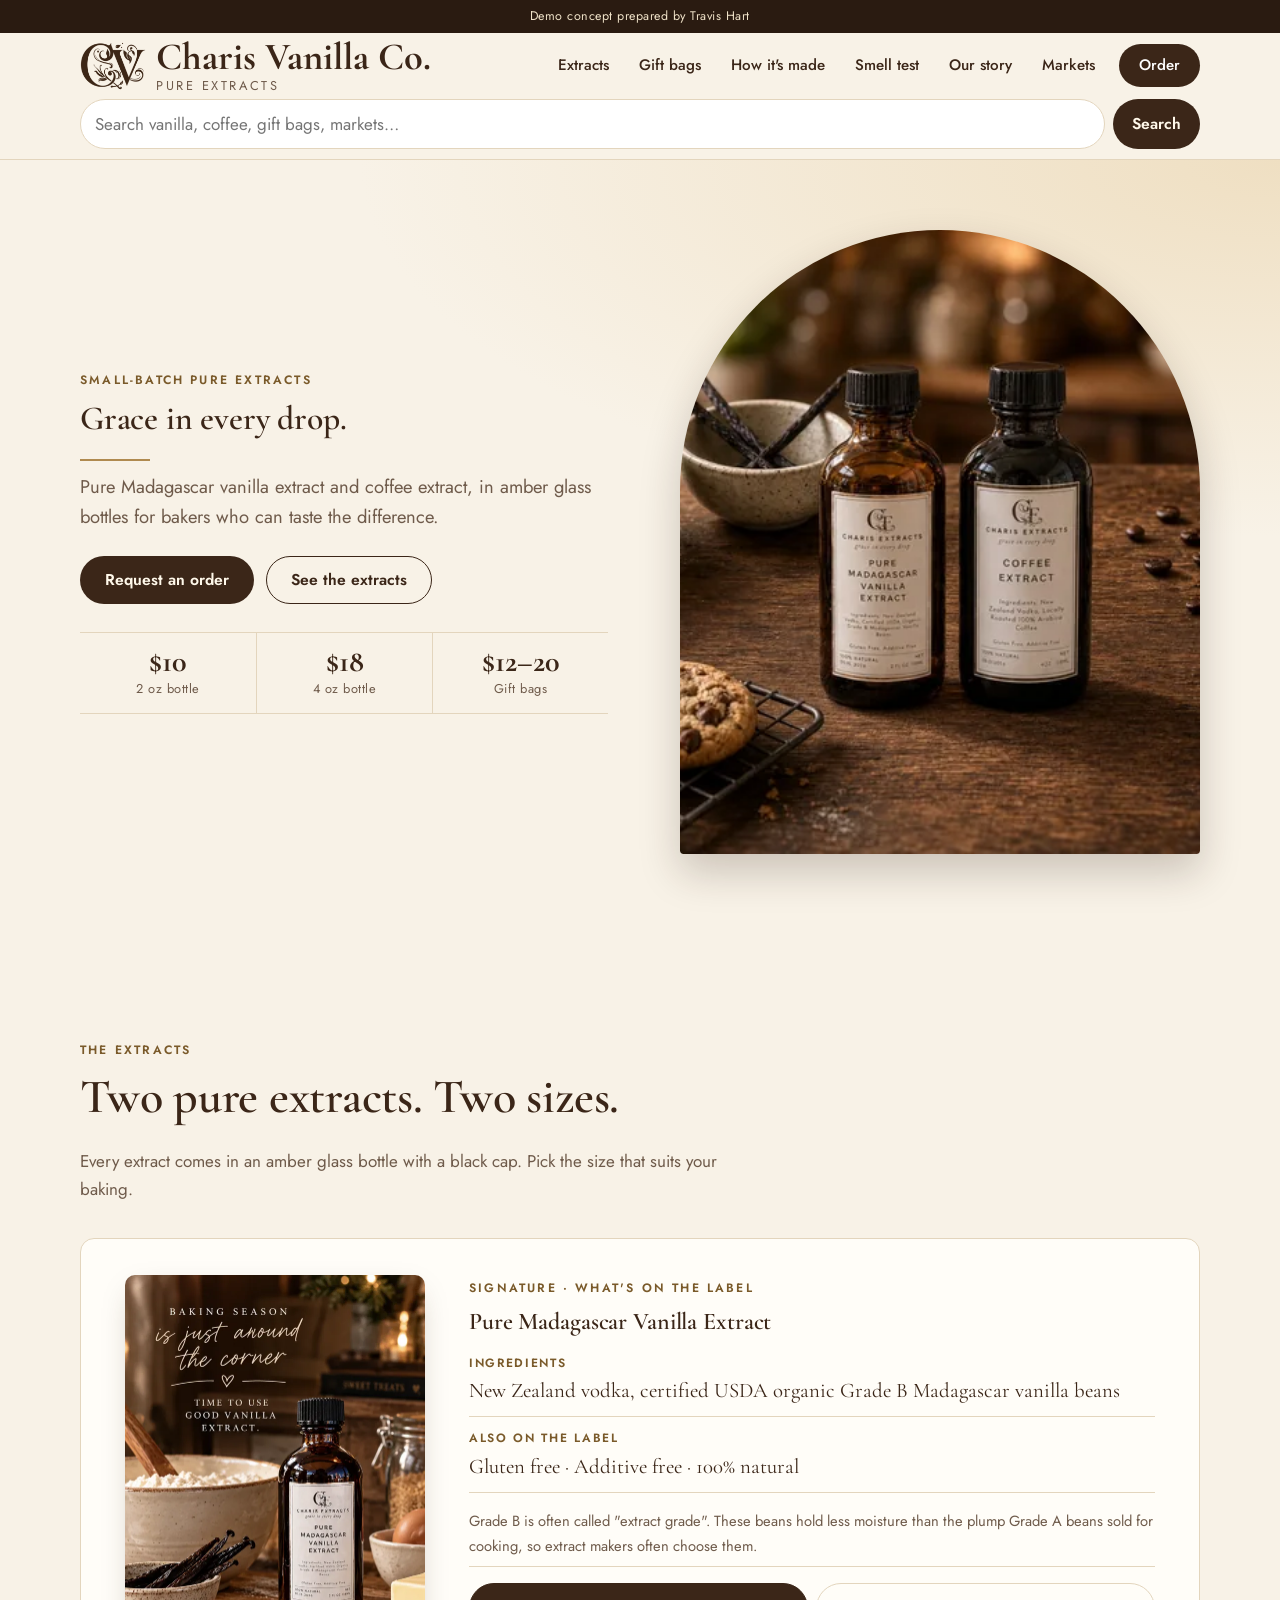
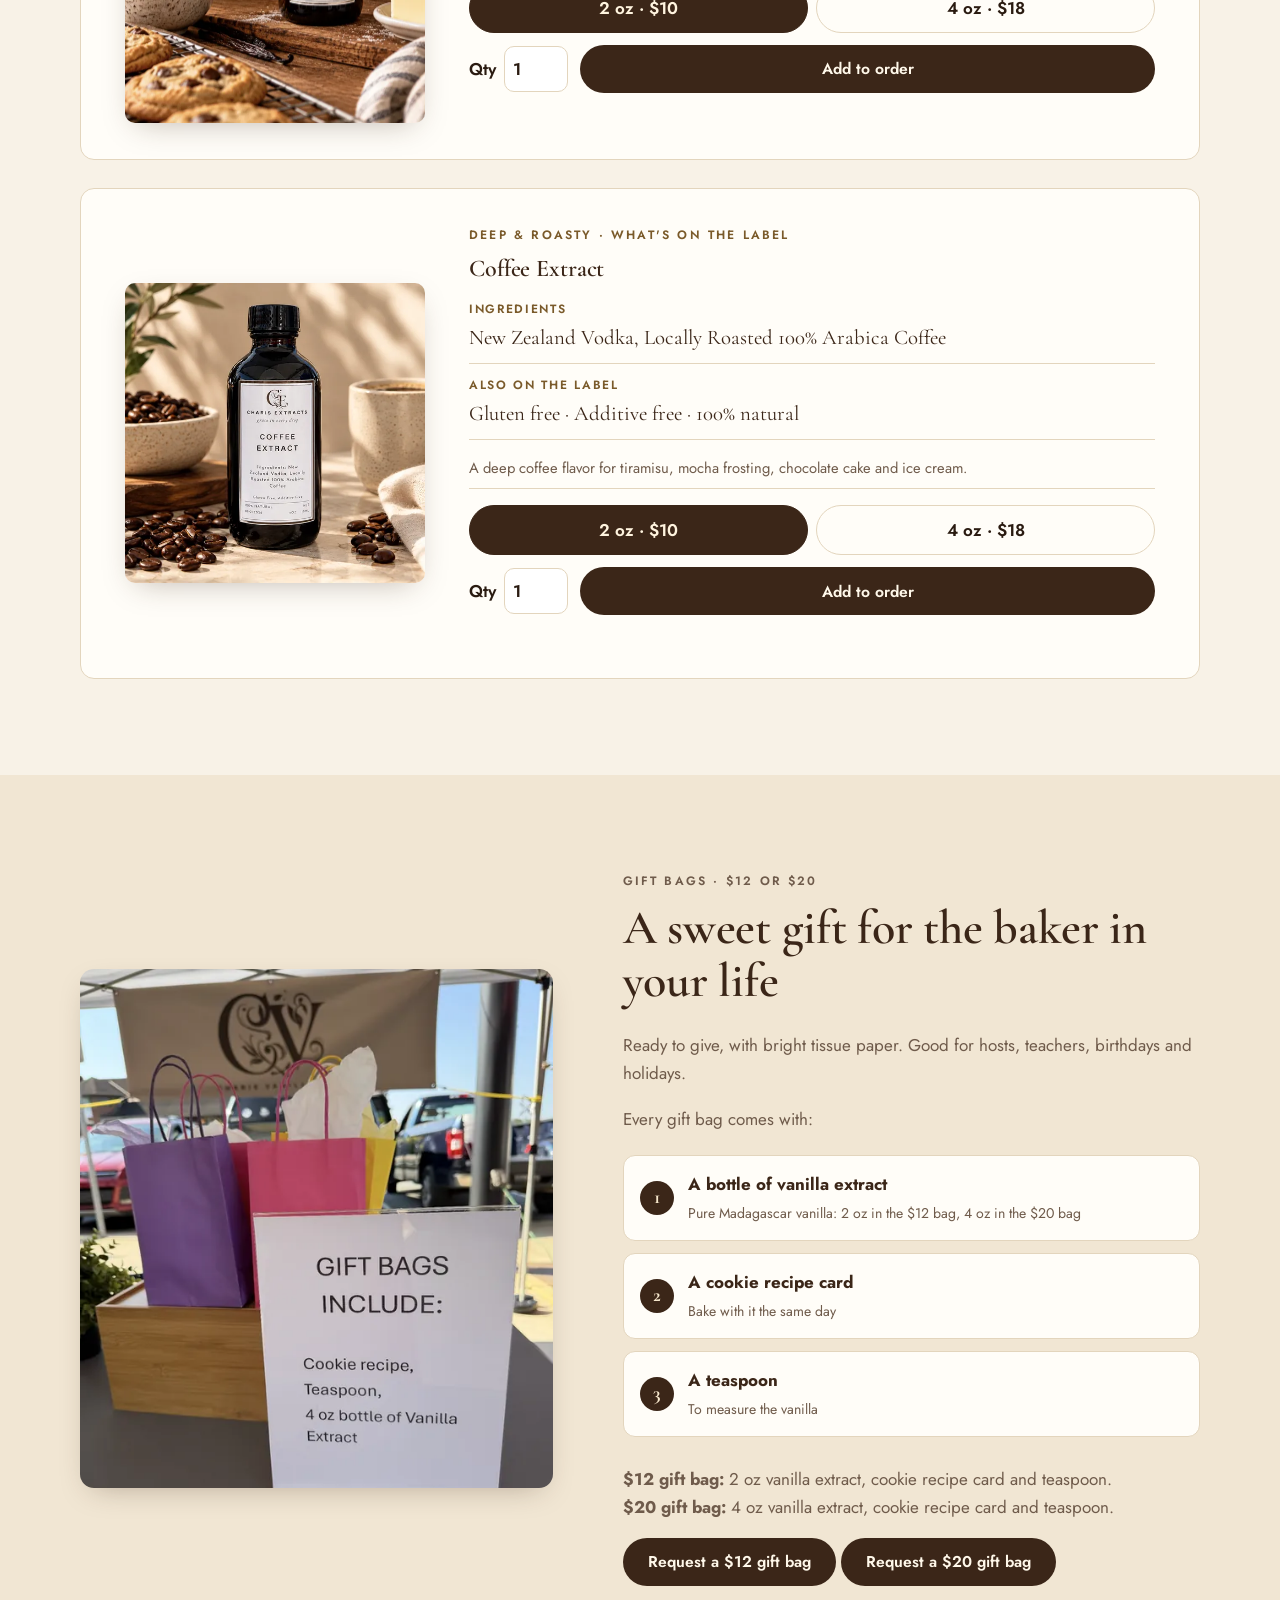
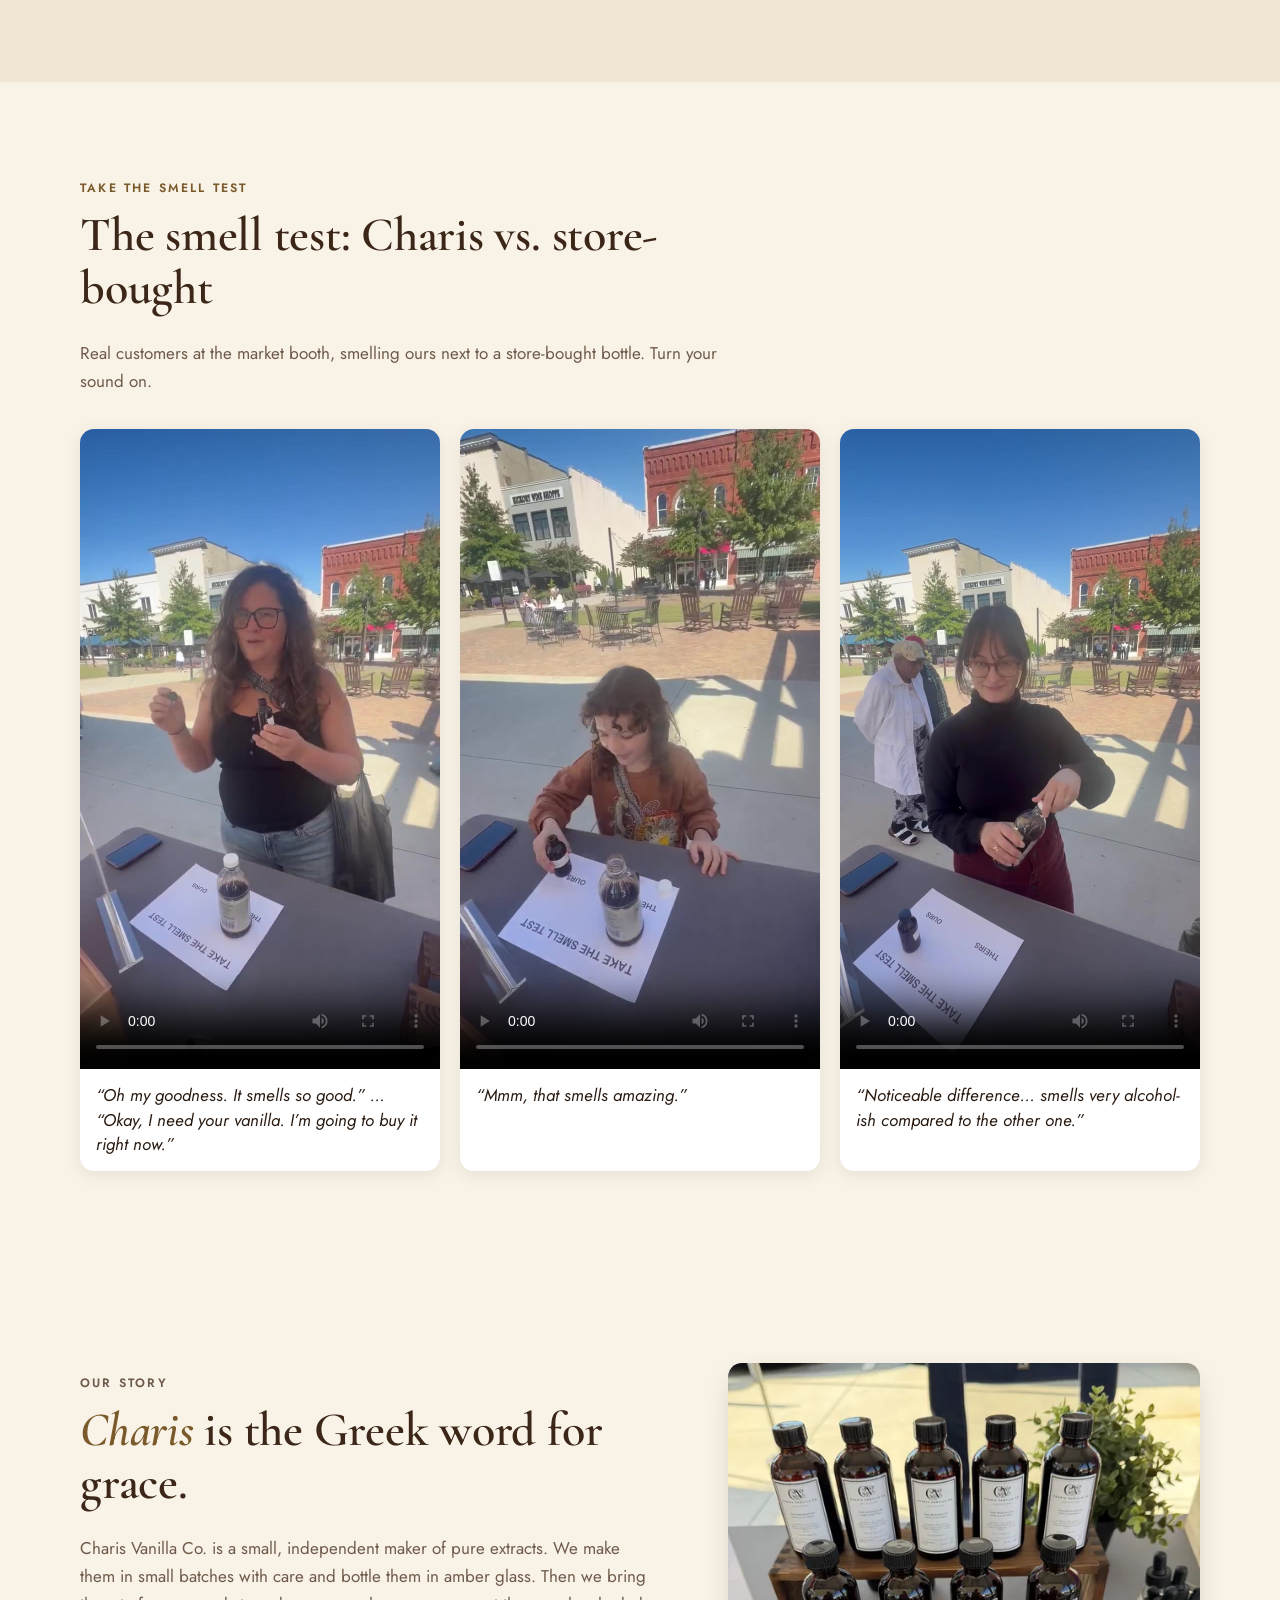
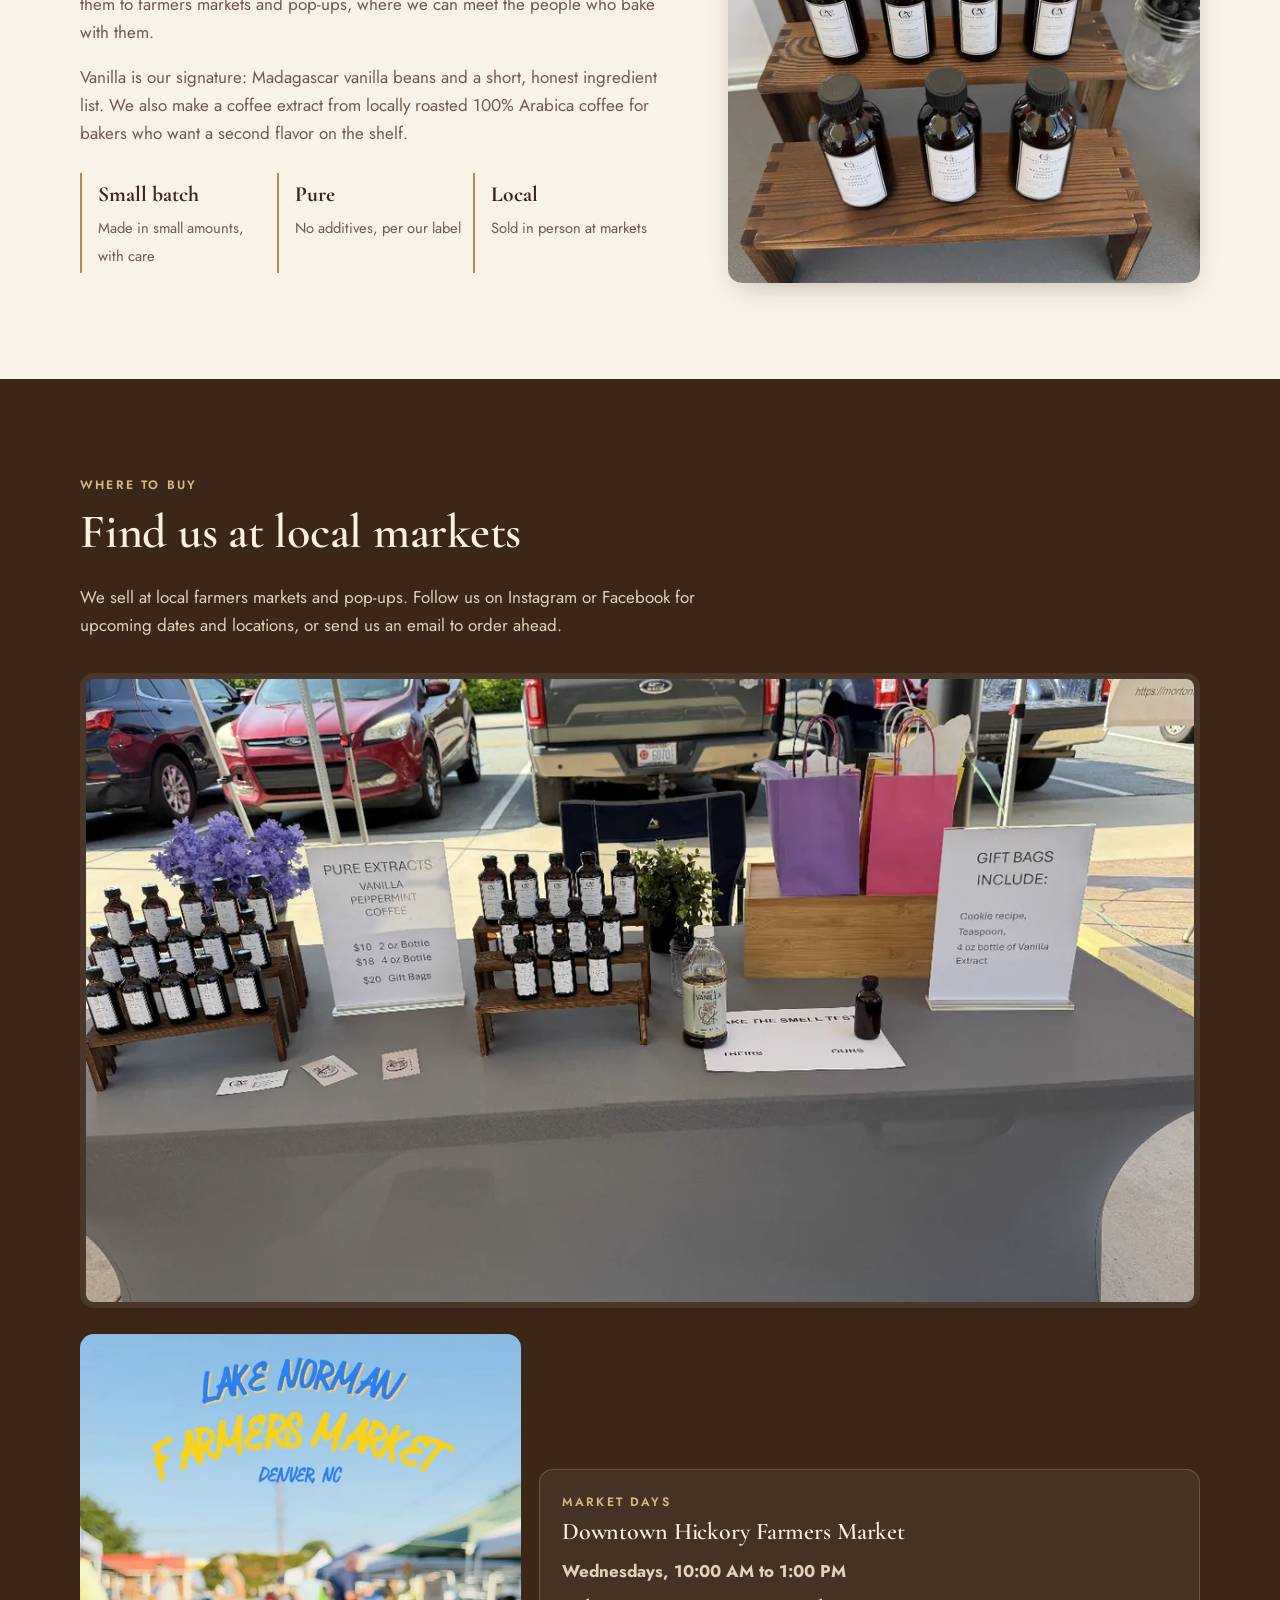
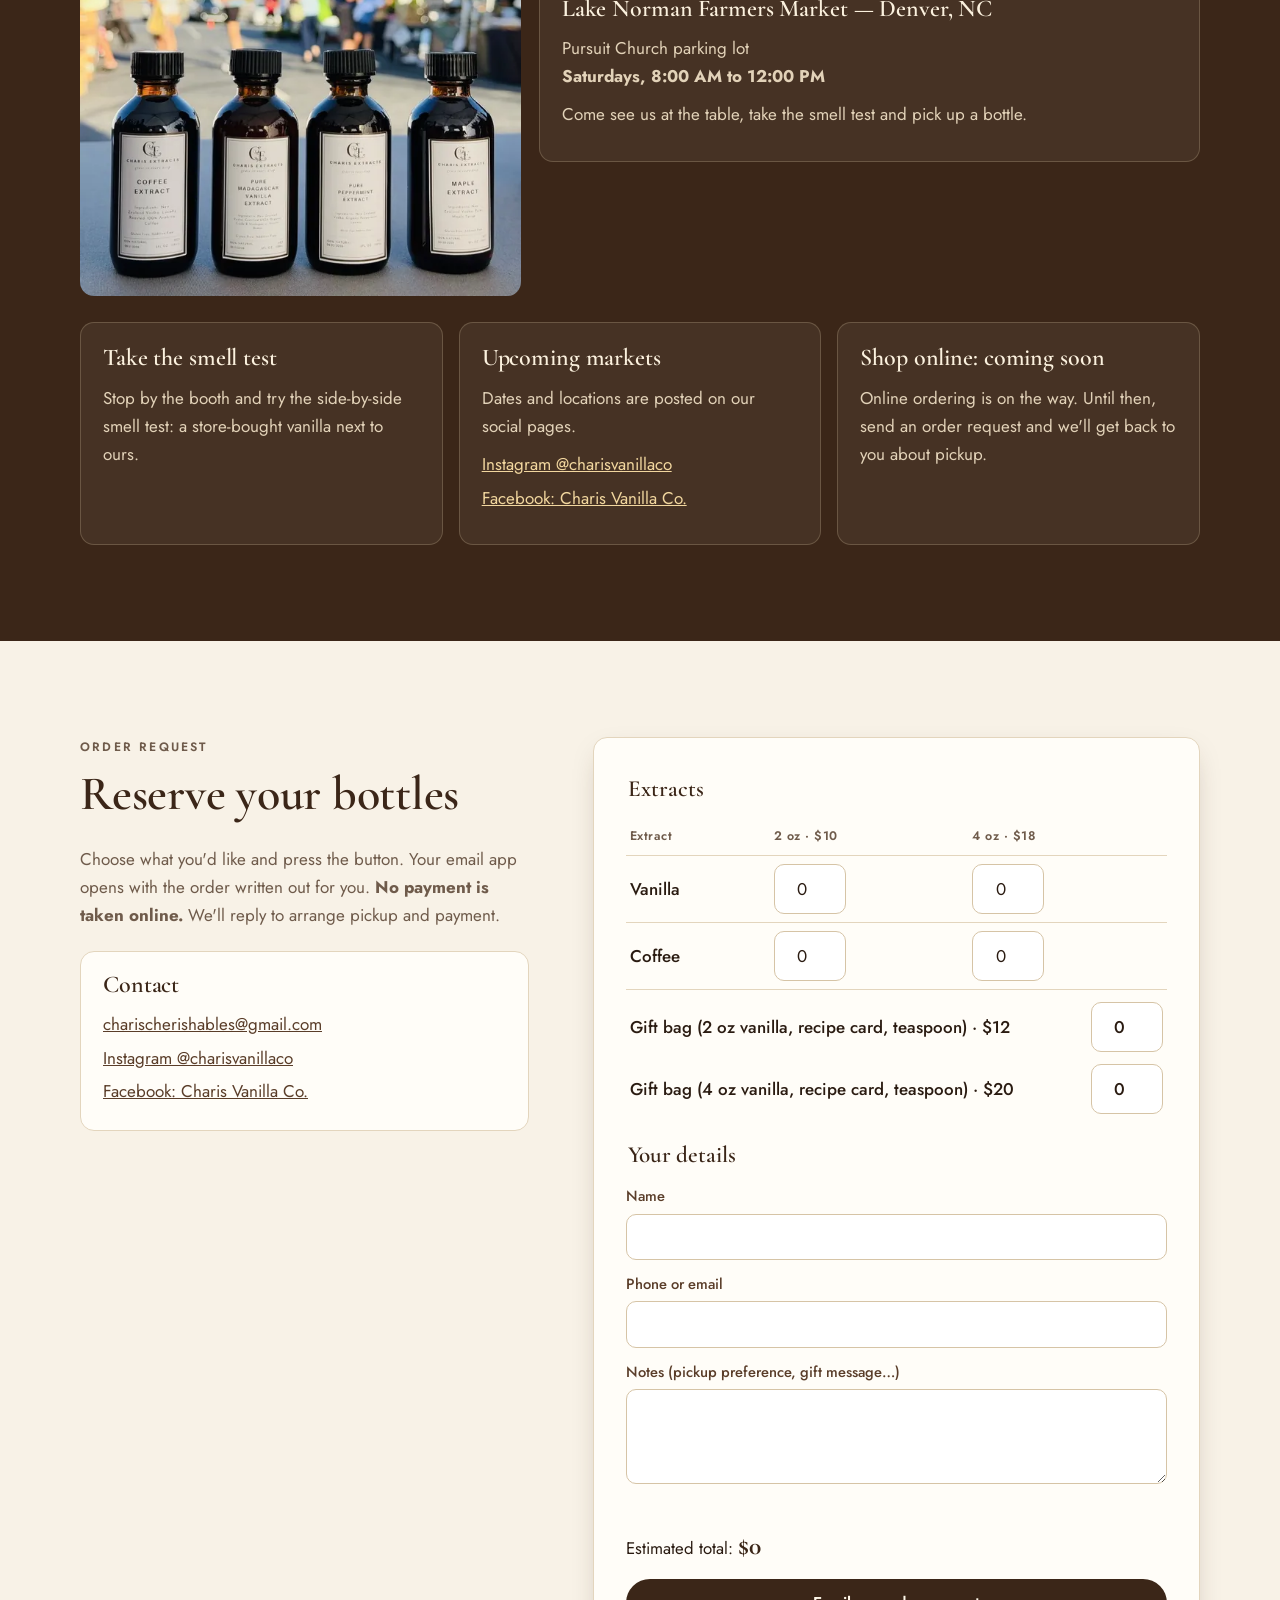
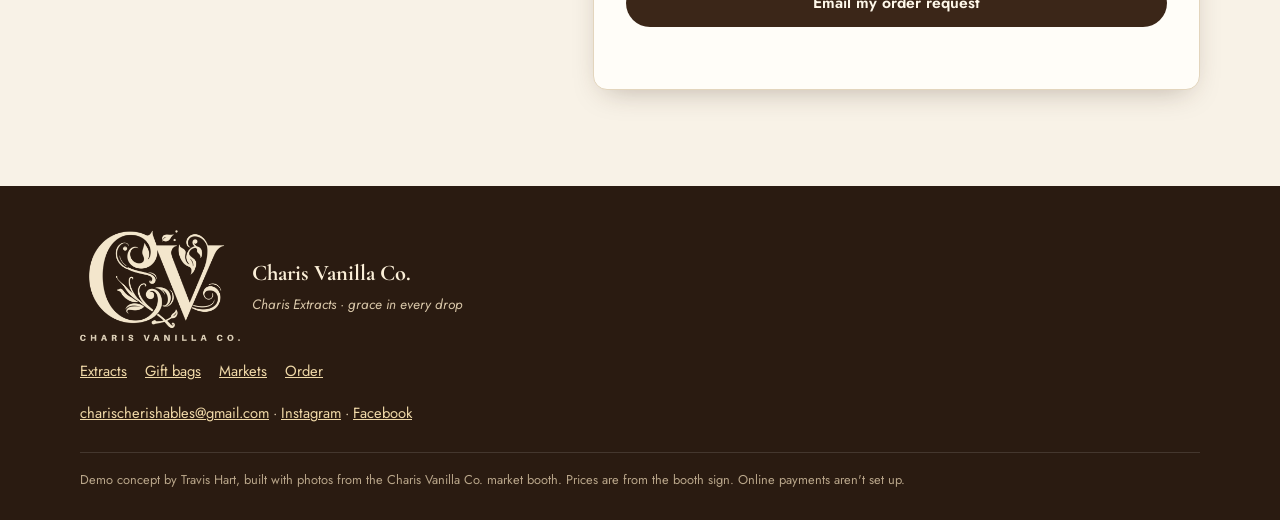
==== charis-vanilla-co/index.html @ f96407a3 "Publish charis-vanilla-co" ====
<!doctype html>
<html lang="en">
<head>
<meta charset="utf-8">
<meta name="viewport" content="width=device-width, initial-scale=1">
<title>Charis Vanilla Co. | Pure Madagascar Vanilla &amp; Coffee Extracts</title>
<meta name="description" content="Small-batch pure extracts from Charis Vanilla Co.: Madagascar vanilla and coffee. 2 oz and 4 oz amber bottles and $12 and $20 gift bags, sold at local farmers markets and pop-ups.">
<meta name="robots" content="noindex, nofollow"><!-- demo concept: keep out of search engines -->
<meta name="theme-color" content="#3b2618">
<link rel="icon" href="favicon.png" type="image/png">
<link rel="apple-touch-icon" href="apple-touch-icon.png">
<meta property="og:type" content="website">
<meta property="og:title" content="Charis Vanilla Co. | Pure Vanilla &amp; Coffee Extracts">
<meta property="og:description" content="Small-batch pure Madagascar vanilla and coffee extracts. Grace in every drop.">
<meta property="og:image" content="https://travizhart.github.io/site-previews/charis-vanilla-co/img/og-v4.jpg">
<meta property="og:image:width" content="1200"><meta property="og:image:height" content="675">
<meta name="twitter:card" content="summary_large_image">
<link rel="preconnect" href="https://fonts.googleapis.com">
<link rel="preconnect" href="https://fonts.gstatic.com" crossorigin>
<link href="https://fonts.googleapis.com/css2?family=Cormorant+Garamond:ital,wght@0,500;0,600;0,700;1,500&family=Jost:wght@400;500;600&display=swap" rel="stylesheet">
<link rel="preload" as="image" href="img/hero-sm-v5.webp" imagesrcset="img/hero-sm-v5.webp 800w, img/hero-v5.webp 1600w" imagesizes="(min-width: 900px) 50vw, 100vw">
<link rel="stylesheet" href="styles.css?v=9">
<script type="application/ld+json">
{"@context":"https://schema.org","@type":"Store","name":"Charis Vanilla Co.","slogan":"Grace in every drop","email":"charischerishables@gmail.com",
 "sameAs":["https://www.instagram.com/charisvanillaco/"],
 "makesOffer":[
  {"@type":"Offer","name":"Pure extract, 2 oz bottle","price":"10.00","priceCurrency":"USD"},
  {"@type":"Offer","name":"Pure extract, 4 oz bottle","price":"18.00","priceCurrency":"USD"},
  {"@type":"Offer","name":"Gift bag","price":"20.00","priceCurrency":"USD"}]}
</script>
</head>
<body>
<a class="skip" href="#main">Skip to content</a>
<aside class="demo-banner" aria-label="Demo notice">Demo concept prepared by Travis Hart</aside>

<header class="site-header" id="top">
  <div class="wrap header-inner">
    <a class="brand" href="#top" aria-label="Charis Vanilla Co., home">
      <img class="brand-mark" src="img/monogram.png" alt="" width="44" height="44">
      <span class="brand-text"><strong>Charis Vanilla Co.</strong><small>Pure extracts</small></span>
    </a>
    <nav class="nav" aria-label="Main">
      <button class="nav-toggle" aria-expanded="false" aria-controls="nav-list"><span class="sr-only">Menu</span><span class="bars" aria-hidden="true"></span></button>
      <ul id="nav-list">
        <li><a href="#extracts">Extracts</a></li>
        <li><a href="#gifts">Gift bags</a></li>
        <li><a href="how-its-made/">How it's made</a></li>
        <li><a href="#smell-test">Smell test</a></li>
        <li><a href="#story">Our story</a></li>
        <li><a href="#markets">Markets</a></li>
        <li><a class="nav-cta" href="#order">Order</a></li>
      </ul>
    </nav>
  </div>
  <div class="wrap site-search">
    <form role="search" id="site-search" autocomplete="off">
      <label for="q" class="sr-only">Search the site</label>
      <input id="q" type="search" placeholder="Search vanilla, coffee, gift bags, markets…" enterkeyhint="search">
      <button type="submit" class="btn btn-primary">Search</button>
    </form>
    <p id="search-msg" class="search-msg" role="status" aria-live="polite"></p>
  </div>
</header>

<main id="main">
<section class="hero">
  <div class="wrap hero-grid">
    <div class="hero-copy">
      <p class="eyebrow">Small-batch pure extracts</p>
      <h1>Grace in every&nbsp;drop.</h1>
      <p class="lead">Pure Madagascar vanilla extract and coffee extract, in amber glass bottles for bakers who can taste the difference.</p>
      <div class="hero-ctas">
        <a class="btn btn-primary" href="#order">Request an order</a>
        <a class="btn btn-ghost" href="#extracts">See the extracts</a>
      </div>
      <ul class="hero-points" aria-label="At a glance">
        <li><strong>$10</strong><span>2 oz bottle</span></li>
        <li><strong>$18</strong><span>4 oz bottle</span></li>
        <li><strong>$12–20</strong><span>Gift bags</span></li>
      </ul>
    </div>
    <figure class="hero-media">
      <img src="img/hero-sm-v5.webp" srcset="img/hero-sm-v5.webp 800w, img/hero-v5.webp 1600w" sizes="(min-width: 900px) 50vw, 100vw" width="1600" height="900" fetchpriority="high" alt="Charis Extracts Pure Madagascar Vanilla Extract and Coffee Extract bottles side by side on a rustic baking table with flour, vanilla beans, cookies, coffee beans and a cup of coffee">
    </figure>
  </div>
</section>

<section class="section" id="extracts">
  <div class="wrap">
    <header class="section-head">
      <p class="eyebrow">The extracts</p>
      <h2>Two pure extracts. Two sizes.</h2>
      <p>Every extract comes in an amber glass bottle with a black cap. Pick the size that suits your baking.</p>
    </header>
    <div class="pcards">
    <article class="label-panel pcard" id="vanilla">
      <figure class="label-img"><img src="img/vanilla-baking-sm-v3.webp" srcset="img/vanilla-baking-sm-v3.webp 600w, img/vanilla-baking-v3.webp 1000w" sizes="(min-width:760px) 300px, 100vw" width="1000" height="1494" loading="lazy" alt="Charis Extracts Pure Madagascar Vanilla Extract bottle in a baking scene with vanilla beans, flour and cookies"></figure>
      <div class="label-copy">
        <p class="eyebrow">Signature · what's on the label</p>
        <h3>Pure Madagascar Vanilla Extract</h3>
        <dl class="label-facts">
          <div><dt>Ingredients</dt><dd>New Zealand vodka, certified USDA organic Grade&nbsp;B Madagascar vanilla beans</dd></div>
          <div><dt>Also on the label</dt><dd>Gluten free · Additive free · 100% natural</dd></div>
        </dl>
        <p class="fine">Grade B is often called "extract grade". These beans hold less moisture than the plump Grade A beans sold for cooking, so extract makers often choose them.</p>
        <div class="buy" data-product="vanilla">
          <div class="size-pick" role="radiogroup" aria-label="Pure Madagascar Vanilla Extract size">
            <label><input type="radio" name="size-vanilla" value="2" checked><span>2 oz · $10</span></label>
            <label><input type="radio" name="size-vanilla" value="4"><span>4 oz · $18</span></label>
          </div>
          <label class="qty">Qty <input type="number" min="1" max="50" value="1" inputmode="numeric" aria-label="Pure Madagascar Vanilla Extract quantity"></label>
          <button type="button" class="btn btn-primary add-order">Add to order</button>
          <p class="buy-msg" role="status"></p>
        </div>
      </div>
    </article>
    <article class="label-panel pcard" id="coffee">
      <figure class="label-img"><img src="img/coffee-beans-sm-v3.webp" srcset="img/coffee-beans-sm-v3.webp 560w, img/coffee-beans-v3.webp 900w" sizes="(min-width:760px) 300px, 100vw" width="900" height="900" loading="lazy" alt="Charis Extracts Coffee Extract bottle surrounded by roasted coffee beans"></figure>
      <div class="label-copy">
        <p class="eyebrow">Deep &amp; roasty · what's on the label</p>
        <h3>Coffee Extract</h3>
        <dl class="label-facts">
          <div><dt>Ingredients</dt><dd>New Zealand Vodka, Locally Roasted 100% Arabica Coffee</dd></div>
          <div><dt>Also on the label</dt><dd>Gluten free · Additive free · 100% natural</dd></div>
        </dl>
        <p class="fine">A deep coffee flavor for tiramisu, mocha frosting, chocolate cake and ice cream.</p>
        <div class="buy" data-product="coffee">
          <div class="size-pick" role="radiogroup" aria-label="Coffee Extract size">
            <label><input type="radio" name="size-coffee" value="2" checked><span>2 oz · $10</span></label>
            <label><input type="radio" name="size-coffee" value="4"><span>4 oz · $18</span></label>
          </div>
          <label class="qty">Qty <input type="number" min="1" max="50" value="1" inputmode="numeric" aria-label="Coffee Extract quantity"></label>
          <button type="button" class="btn btn-primary add-order">Add to order</button>
          <p class="buy-msg" role="status"></p>
        </div>
      </div>
    </article>
    </div>
  </div>
</section>

<section class="section section-alt" id="gifts">
  <div class="wrap gift-grid">
    <figure class="gift-media">
      <img src="img/gift-sm.webp" srcset="img/gift-sm.webp 560w, img/gift.webp 900w" sizes="(min-width: 900px) 40vw, 100vw" width="900" height="1095" loading="lazy" alt="Purple, pink and yellow gift bags with tissue paper next to a sign listing what each gift bag includes">
    </figure>
    <div class="gift-copy">
      <p class="eyebrow">Gift bags · $12 or $20</p>
      <h2>A sweet gift for the baker in your life</h2>
      <p>Ready to give, with bright tissue paper. Good for hosts, teachers, birthdays and holidays.</p>
      <p>Every gift bag comes with:</p>
      <ul class="gift-list">
        <li><span class="num">1</span><div><strong>A bottle of vanilla extract</strong><small>Pure Madagascar vanilla: 2 oz in the $12 bag, 4 oz in the $20 bag</small></div></li>
        <li><span class="num">2</span><div><strong>A cookie recipe card</strong><small>Bake with it the same day</small></div></li>
        <li><span class="num">3</span><div><strong>A teaspoon</strong><small>To measure the vanilla</small></div></li>
      </ul>
      <p><strong>$12 gift bag:</strong> 2 oz vanilla extract, cookie recipe card and teaspoon.<br><strong>$20 gift bag:</strong> 4 oz vanilla extract, cookie recipe card and teaspoon.</p>
      <a class="btn btn-primary" href="#order" data-preset="gift12">Request a $12 gift bag</a> <a class="btn btn-primary" href="#order" data-preset="gift">Request a $20 gift bag</a>
    </div>
  </div>
</section>



<section class="section" id="smell-test">
  <div class="wrap">
    <header class="section-head">
    <p class="eyebrow">Take the smell test</p>
    <h2>The smell test: Charis vs. store-bought</h2>
    <p>Real customers at the market booth, smelling ours next to a store-bought bottle. Turn your sound on.</p>
    </header>
    <div class="vid-grid">
      <figure class="vid-card"><video controls playsinline preload="metadata" poster="video/smell-test-1.jpg" width="720" height="1280"><source src="video/smell-test-1-v7.mp4" type="video/mp4"></video>
        <figcaption>&ldquo;Oh my goodness. It smells so good.&rdquo; &hellip; &ldquo;Okay, I need your vanilla. I&rsquo;m going to buy it right now.&rdquo;</figcaption></figure>
      <figure class="vid-card"><video controls playsinline preload="metadata" poster="video/smell-test-2.jpg" width="720" height="1280"><source src="video/smell-test-2-v7.mp4" type="video/mp4"></video>
        <figcaption>&ldquo;Mmm, that smells amazing.&rdquo;</figcaption></figure>
      <figure class="vid-card"><video controls playsinline preload="metadata" poster="video/smell-test-3-v8.jpg" width="720" height="1280"><source src="video/smell-test-3-v8.mp4" type="video/mp4"></video>
        <figcaption>&ldquo;Noticeable difference&hellip; smells very alcohol-ish compared to the other one.&rdquo;</figcaption></figure>
    </div>
  </div>
</section>

<section class="section" id="story">
  <div class="wrap story-grid">
    <div class="story-copy">
      <p class="eyebrow">Our story</p>
      <h2><em>Charis</em> is the Greek word for grace.</h2>
      <p>Charis Vanilla Co. is a small, independent maker of pure extracts. We make them in small batches with care and bottle them in amber glass. Then we bring them to farmers markets and pop-ups, where we can meet the people who bake with them.</p>
      <p>Vanilla is our signature: Madagascar vanilla beans and a short, honest ingredient list. We also make a coffee extract from locally roasted 100% Arabica coffee for bakers who want a second flavor on the shelf.</p>
      <ul class="values">
        <li><strong>Small batch</strong><span>Made in small amounts, with care</span></li>
        <li><strong>Pure</strong><span>No additives, per our label</span></li>
        <li><strong>Local</strong><span>Sold in person at markets</span></li>
      </ul>
    </div>
    <figure class="story-media">
      <img src="img/tier-sm.webp" srcset="img/tier-sm.webp 560w, img/tier.webp 900w" sizes="(min-width: 900px) 40vw, 100vw" width="900" height="1199" loading="lazy" alt="Three wooden tiers of amber Charis extract bottles with black caps beside a small green plant">
    </figure>
  </div>
</section>

<section class="section section-dark" id="markets">
  <div class="wrap">
    <header class="section-head">
      <p class="eyebrow">Where to buy</p>
      <h2>Find us at local markets</h2>
      <p>We sell at local farmers markets and pop-ups. Follow us on Instagram or Facebook for upcoming dates and locations, or send us an email to order ahead.</p>
    </header>
    <figure class="booth">
      <img src="img/booth-sm.webp" srcset="img/booth-sm.webp 800w, img/booth.webp 1200w" sizes="(min-width: 1100px) 1040px, 100vw" width="1200" height="900" loading="lazy" alt="The Charis Vanilla Co. market booth: tiered extract bottles, a price sign, colorful gift bags and the CV banner">
    </figure>
    <div class="market-feature">
      <figure><img src="img/lake-norman-sm.webp" srcset="img/lake-norman-sm.webp 600w, img/lake-norman.webp 1000w" sizes="(min-width:760px) 40vw, 100vw" width="1000" height="1274" loading="lazy" alt="Four Charis Extracts bottles on a table at the Lake Norman Farmers Market in Denver, NC"></figure>
      <div class="mcard"><p class="eyebrow">Market days</p>
        <h3>Downtown Hickory Farmers Market</h3>
        <p><strong>Wednesdays, 10:00 AM to 1:00 PM</strong></p>
        <h3>Lake Norman Farmers Market &mdash; Denver, NC</h3>
        <p>Pursuit Church parking lot<br><strong>Saturdays, 8:00 AM to 12:00 PM</strong></p>
        <p>Come see us at the table, take the smell test and pick up a bottle.</p></div>
    </div>
    <div class="market-cards">
      <div class="mcard"><h3>Take the smell test</h3><p>Stop by the booth and try the side-by-side smell test: a store-bought vanilla next to ours.</p></div>
      <div class="mcard"><h3>Upcoming markets</h3><p>Dates and locations are posted on our social pages.</p>
        <p class="socials"><a href="https://www.instagram.com/charisvanillaco/" target="_blank" rel="noopener">Instagram @charisvanillaco</a><a href="https://www.facebook.com/search/top?q=Charis%20Vanilla%20Co." target="_blank" rel="noopener">Facebook: Charis Vanilla Co.</a></p></div>
      <div class="mcard"><h3>Shop online: coming soon</h3><p>Online ordering is on the way. Until then, send an order request and we'll get back to you about pickup.</p></div>
    </div>
  </div>
</section>

<section class="section" id="order">
  <div class="wrap order-grid">
    <div class="order-copy">
      <p class="eyebrow">Order request</p>
      <h2>Reserve your bottles</h2>
      <p>Choose what you'd like and press the button. Your email app opens with the order written out for you. <strong>No payment is taken online.</strong> We'll reply to arrange pickup and payment.</p>
      <div class="contact-card">
        <h3>Contact</h3>
        <p><a href="mailto:charischerishables@gmail.com">charischerishables@gmail.com</a></p>
        <p><a href="https://www.instagram.com/charisvanillaco/" target="_blank" rel="noopener">Instagram @charisvanillaco</a></p>
        <p><a href="https://www.facebook.com/search/top?q=Charis%20Vanilla%20Co." target="_blank" rel="noopener">Facebook: Charis Vanilla Co.</a></p>
      </div>
    </div>
    <form class="order-form" id="order-form" novalidate>
      <fieldset>
        <legend>Extracts</legend>
        <table class="qty-table">
          <thead><tr><th scope="col">Extract</th><th scope="col">2 oz · $10</th><th scope="col">4 oz · $18</th></tr></thead>
          <tbody>
            <tr><th scope="row">Vanilla</th><td><input type="number" min="0" max="50" value="0" inputmode="numeric" data-price="10" data-item="Vanilla extract, 2 oz" data-key="vanilla-2" aria-label="Vanilla 2 oz quantity"></td><td><input type="number" min="0" max="50" value="0" inputmode="numeric" data-price="18" data-item="Vanilla extract, 4 oz" data-key="vanilla-4" aria-label="Vanilla 4 oz quantity"></td></tr>
            <tr><th scope="row">Coffee</th><td><input type="number" min="0" max="50" value="0" inputmode="numeric" data-price="10" data-item="Coffee extract, 2 oz" data-key="coffee-2" aria-label="Coffee 2 oz quantity"></td><td><input type="number" min="0" max="50" value="0" inputmode="numeric" data-price="18" data-item="Coffee extract, 4 oz" data-key="coffee-4" aria-label="Coffee 4 oz quantity"></td></tr>
          </tbody>
        </table>
        <label class="gift-row">Gift bag (2 oz vanilla, recipe card, teaspoon) · $12 <input id="gift12-qty" type="number" min="0" max="50" value="0" inputmode="numeric" data-price="12" data-item="Gift bag (2 oz vanilla, cookie recipe card, teaspoon)"></label>
        <label class="gift-row">Gift bag (4 oz vanilla, recipe card, teaspoon) · $20 <input id="gift-qty" type="number" min="0" max="50" value="0" inputmode="numeric" data-price="20" data-item="Gift bag (4 oz vanilla, cookie recipe card, teaspoon)"></label>
      </fieldset>
      <fieldset class="you">
        <legend>Your details</legend>
        <label>Name<input name="name" autocomplete="name" required></label>
        <label>Phone or email<input name="reach" autocomplete="email" required></label>
        <label>Notes (pickup preference, gift message…)<textarea name="notes" rows="3"></textarea></label>
      </fieldset>
      <div class="order-foot">
        <p class="total" aria-live="polite">Estimated total: <strong id="total">$0</strong></p>
        <button class="btn btn-primary" type="submit">Email my order request</button>
        <p class="form-msg" id="form-msg" role="status"></p>
      </div>
    </form>
  </div>
</section>
</main>

<footer class="site-footer">
  <div class="wrap footer-inner">
    <div class="foot-brand"><img src="img/logo-light.png" alt="Charis Vanilla Co. logo" width="160" height="111" style="width:160px;height:auto"><div><strong>Charis Vanilla Co.</strong><span>Charis Extracts · grace in every drop</span></div></div>
    <nav aria-label="Footer"><a href="#extracts">Extracts</a><a href="#gifts">Gift bags</a><a href="#markets">Markets</a><a href="#order">Order</a></nav>
    <p class="foot-contact"><a href="mailto:charischerishables@gmail.com">charischerishables@gmail.com</a> · <a href="https://www.instagram.com/charisvanillaco/" target="_blank" rel="noopener">Instagram</a> · <a href="https://www.facebook.com/search/top?q=Charis%20Vanilla%20Co." target="_blank" rel="noopener">Facebook</a></p>
    <p class="demo-note">Demo concept by Travis Hart, built with photos from the Charis Vanilla Co. market booth. Prices are from the booth sign. Online payments aren't set up.</p>
  </div>
</footer>
<script src="app.js?v=6" defer></script>
</body>
</html>
---- charis-vanilla-co/styles.css ----
:root{
 --cream:#f8f2e7;--cream-2:#f1e6d3;--paper:#fffdf8;--vanilla:#e8d6b3;--gold:#b08a4f;--gold-2:#7a5a2a;
 --brown:#3b2618;--brown-2:#5a3d29;--ink:#2a1b11;--muted:#6f5b4b;--line:#e3d5bd;
 --serif:"Cormorant Garamond",Georgia,"Times New Roman",serif;--sans:"Jost",system-ui,-apple-system,"Segoe UI",sans-serif;
 --r:14px;--shadow:0 10px 30px -12px rgba(59,38,24,.35)
}
*{box-sizing:border-box}
html{scroll-behavior:smooth;scroll-padding-top:72px}
body{margin:0;background:var(--cream);color:var(--ink);font:400 1.0625rem/1.65 var(--sans);-webkit-font-smoothing:antialiased}
img{max-width:100%;height:auto;display:block}
a{color:var(--brown-2)}
h1,h2,h3{font-family:var(--serif);font-weight:600;color:var(--brown);line-height:1.1;margin:0 0 .5em;letter-spacing:-.005em}
h1{font-size:clamp(2.7rem,9vw,4.6rem)}
h2{font-size:clamp(2rem,6vw,3rem)}
h3{font-size:1.5rem}
p{margin:0 0 1em}
.wrap{width:min(1120px,100% - 40px);margin-inline:auto}
.sr-only{position:absolute;width:1px;height:1px;overflow:hidden;clip:rect(0 0 0 0);white-space:nowrap}
.skip{position:absolute;left:-999px;top:8px;background:var(--brown);color:#fff;padding:8px 14px;z-index:100;border-radius:8px}
.skip:focus{left:8px}
.demo-banner{background:var(--ink);color:#efe2c8;text-align:center;font-size:.78rem;padding:6px 12px;letter-spacing:.04em}
.eyebrow{font-family:var(--sans);text-transform:uppercase;letter-spacing:.18em;font-size:.76rem;font-weight:600;color:var(--gold-2);margin:0 0 .9em}

/* header */
.site-header{position:sticky;top:0;z-index:50;background:rgba(248,242,231,.94);backdrop-filter:blur(8px);border-bottom:1px solid var(--line)}
.header-inner{display:flex;align-items:center;min-height:66px;gap:12px}
.brand{display:flex;align-items:center;gap:10px;text-decoration:none;margin-right:auto}
.brand-mark{width:40px;height:40px}
.brand-text{display:flex;flex-direction:column;line-height:1}
.brand-text strong{font-family:var(--serif);font-size:1.4rem;color:var(--brown);font-weight:700}
.brand-text small{font-size:.68rem;letter-spacing:.2em;text-transform:uppercase;color:var(--muted);margin-top:3px}
.nav-toggle{width:44px;height:44px;border:1px solid var(--line);background:var(--paper);border-radius:10px;display:grid;place-items:center;cursor:pointer}
.bars,.bars::before,.bars::after{display:block;width:20px;height:2px;background:var(--brown);border-radius:2px;position:relative;transition:.2s}
.bars::before,.bars::after{content:"";position:absolute;left:0}
.bars::before{top:-6px}.bars::after{top:6px}
.nav-toggle[aria-expanded="true"] .bars{background:transparent}
.nav-toggle[aria-expanded="true"] .bars::before{top:0;transform:rotate(45deg)}
.nav-toggle[aria-expanded="true"] .bars::after{top:0;transform:rotate(-45deg)}
#nav-list{list-style:none;margin:0;padding:10px 20px 20px;position:absolute;left:0;right:0;top:100%;background:var(--cream);border-bottom:1px solid var(--line);display:none;box-shadow:0 16px 24px -16px rgba(0,0,0,.25)}
#nav-list.open{display:block}
#nav-list a{display:block;padding:12px 4px;text-decoration:none;color:var(--brown);font-weight:500;border-bottom:1px solid var(--line)}
#nav-list li:last-child a{border:0}
.nav-cta{margin-top:8px;text-align:center;background:var(--brown);color:#fff!important;border-radius:999px}
@media (min-width:860px){
 .nav-toggle{display:none}
 #nav-list{display:flex!important;position:static;padding:0;gap:6px;background:none;border:0;box-shadow:none;align-items:center}
 #nav-list a{border:0;padding:8px 12px;font-size:.95rem}
 .nav-cta{margin:0 0 0 6px;padding:9px 20px!important}
}

/* buttons */
.btn{display:inline-flex;align-items:center;justify-content:center;min-height:48px;padding:12px 24px;border-radius:999px;font:600 .98rem/1 var(--sans);text-decoration:none;cursor:pointer;border:1.5px solid transparent;transition:transform .15s,background .15s}
.btn:hover{transform:translateY(-1px)}
.btn-primary{background:var(--brown);color:#fff8ea}
.btn-primary:hover{background:var(--brown-2)}
.btn-ghost{border-color:var(--brown);color:var(--brown);background:transparent}
:focus-visible{outline:3px solid var(--gold);outline-offset:2px}

/* hero */
.hero{padding:34px 0 56px;background:radial-gradient(120% 80% at 100% 0%,#efdfc2 0%,transparent 60%),var(--cream)}
.hero-grid{display:grid;gap:30px}
.hero h1{margin-bottom:.3em}
.hero h1::after{content:"";display:block;width:70px;height:2px;background:var(--gold);margin-top:22px}
.lead{font-size:1.15rem;color:var(--muted);max-width:34em}
.hero-ctas{display:flex;flex-wrap:wrap;gap:12px;margin:24px 0 28px}
.hero-ctas .btn{flex:1 1 180px}
.hero-points{list-style:none;padding:0;margin:0;display:grid;grid-template-columns:repeat(3,1fr);border-top:1px solid var(--line);border-bottom:1px solid var(--line)}
.hero-points li{padding:14px 6px;text-align:center;display:flex;flex-direction:column}
.hero-points li+li{border-left:1px solid var(--line)}
.hero-points strong{font-family:var(--serif);font-size:1.9rem;color:var(--brown);line-height:1}
.hero-points span{font-size:.8rem;color:var(--muted);letter-spacing:.04em}
.hero-media{margin:0;border-radius:200px 200px var(--r) var(--r);overflow:hidden;box-shadow:var(--shadow);aspect-ratio:4/4.6;border:6px solid var(--paper)}
.hero-media img{width:100%;height:100%;object-fit:cover;object-position:50% 60%}
@media (min-width:900px){
 .hero{padding:70px 0 90px}
 .hero-grid{grid-template-columns:1.05fr .95fr;align-items:center;gap:64px}
 .hero-ctas .btn{flex:0 0 auto}
}

/* sections */
.section{padding:64px 0}
.section-alt{background:var(--cream-2)}
.section-dark{background:var(--brown);color:#f3e7d2}
.section-dark h2,.section-dark h3{color:#fbf1de}
.section-dark .eyebrow{color:#d8b77e}
.section-head{max-width:640px;margin-bottom:34px}
.section-head p:last-child{color:var(--muted)}
.section-dark .section-head p:last-child{color:#e2d2b8}
@media (min-width:900px){.section{padding:96px 0}}

/* products */
.products{display:grid;gap:18px}
.product{background:var(--paper);border:1px solid var(--line);border-radius:var(--r);padding:26px 24px 22px;display:flex;flex-direction:column}
.product p{color:var(--muted);flex:1}
.product-feature{background:linear-gradient(160deg,#4a301e,#2e1d12);color:#ead9bd;border:0;box-shadow:var(--shadow)}
.product-feature h3{color:#fff4df}.product-feature p{color:#dcc8a8}
.tag{display:inline-block;font-size:.7rem;letter-spacing:.16em;text-transform:uppercase;font-weight:600;padding:5px 10px;border-radius:999px;background:var(--vanilla);color:var(--brown);margin-bottom:12px}
.tag-mint{background:#dde8dc;color:#2f4a36}.tag-coffee{background:#e6d3c2;color:#4b2e1d}
.sizes{list-style:none;padding:0;margin:8px 0 0;display:grid;grid-template-columns:1fr 1fr;gap:10px}
.sizes li{border:1px solid var(--line);border-radius:10px;padding:10px 12px;display:flex;justify-content:space-between;align-items:baseline}
.product-feature .sizes li{border-color:rgba(232,214,179,.3)}
.sizes span{font-size:.9rem}
.sizes strong{font-family:var(--serif);font-size:1.5rem;line-height:1}
@media (min-width:760px){.products{grid-template-columns:repeat(3,1fr)}}

.label-panel{margin-top:40px;display:grid;gap:24px;background:var(--paper);border:1px solid var(--line);border-radius:var(--r);padding:24px;align-items:center}
.label-img{margin:0 auto;max-width:220px;border-radius:10px;overflow:hidden;box-shadow:var(--shadow)}
.label-facts{margin:0 0 16px}
.label-facts div{padding:12px 0;border-bottom:1px solid var(--line)}
.label-facts dt{font-size:.75rem;text-transform:uppercase;letter-spacing:.14em;color:var(--gold-2);font-weight:600}
.label-facts dd{margin:4px 0 0;font-family:var(--serif);font-size:1.3rem;color:var(--brown);line-height:1.3}
.fine{font-size:.92rem;color:var(--muted);margin:0}
@media (min-width:760px){.label-panel{grid-template-columns:240px 1fr;gap:44px;padding:36px 44px}.label-img{max-width:none}}

/* gifts */
.gift-grid,.story-grid{display:grid;gap:34px;align-items:center}
.gift-media,.story-media{margin:0;border-radius:var(--r);overflow:hidden;box-shadow:var(--shadow);aspect-ratio:4/4.4}
.gift-media img,.story-media img{width:100%;height:100%;object-fit:cover}
.gift-media img{object-position:50% 30%}
.gift-copy p{color:var(--muted)}
.gift-list{list-style:none;padding:0;margin:22px 0 28px;display:grid;gap:12px}
.gift-list li{display:flex;gap:14px;align-items:center;background:var(--paper);border:1px solid var(--line);border-radius:12px;padding:14px 16px}
.gift-list .num{flex:none;width:34px;height:34px;border-radius:50%;display:grid;place-items:center;background:var(--brown);color:#f6e7cc;font-family:var(--serif);font-size:1.2rem;font-weight:700}
.gift-list strong{display:block;color:var(--brown)}
.gift-list small{color:var(--muted);font-size:.88rem}
@media (min-width:900px){.gift-grid{grid-template-columns:.9fr 1.1fr;gap:70px}.story-grid{grid-template-columns:1.1fr .9fr;gap:70px}}

/* story */
.story-copy h2 em{color:var(--gold-2)}
.story-copy p{color:var(--muted)}
.values{list-style:none;padding:0;margin:26px 0 0;display:grid;gap:12px}
.values li{border-left:2px solid var(--gold);padding:4px 0 4px 16px}
.values strong{display:block;font-family:var(--serif);font-size:1.35rem;color:var(--brown)}
.values span{font-size:.92rem;color:var(--muted)}
@media (min-width:600px){.values{grid-template-columns:repeat(3,1fr)}}

/* markets */
.booth{margin:0 0 26px;border-radius:var(--r);overflow:hidden;border:6px solid rgba(255,248,234,.08)}
.booth img{width:100%;aspect-ratio:4/3;object-fit:cover}
.market-cards{display:grid;gap:16px}
.mcard{background:rgba(255,248,234,.06);border:1px solid rgba(232,214,179,.22);border-radius:var(--r);padding:22px}
.mcard p{color:#e2d2b8;margin-bottom:.6em}
.socials{display:flex;flex-direction:column;gap:6px}
.socials a,.section-dark a{color:#f2d79f}
@media (min-width:760px){.market-cards{grid-template-columns:repeat(3,1fr)}.booth img{aspect-ratio:16/9}}

/* order */
.order-grid{display:grid;gap:34px}
.order-copy p{color:var(--muted)}
.contact-card{background:var(--paper);border:1px solid var(--line);border-radius:var(--r);padding:20px 22px;margin-top:22px}
.contact-card p{margin:.3em 0;word-break:break-word}
.order-form{background:var(--paper);border:1px solid var(--line);border-radius:var(--r);padding:22px;box-shadow:var(--shadow)}
fieldset{border:0;padding:0;margin:0 0 22px;min-width:0}
legend{font-family:var(--serif);font-size:1.45rem;font-weight:600;color:var(--brown);margin-bottom:10px}
.qty-table{width:100%;border-collapse:collapse}
.qty-table th,.qty-table td{padding:8px 4px;text-align:left;border-bottom:1px solid var(--line)}
.qty-table thead th{font-size:.78rem;font-weight:600;color:var(--muted);letter-spacing:.04em}
.qty-table tbody th{font-weight:500}
input,textarea{font:inherit;color:var(--ink);background:#fff;border:1px solid #d6c4a6;border-radius:10px;padding:10px 12px;width:100%}
.qty-table input,.gift-row input{width:72px;text-align:center}
.gift-row{display:flex;align-items:center;justify-content:space-between;gap:12px;padding:12px 4px 0;font-weight:500}
.you label{display:block;font-size:.92rem;font-weight:500;color:var(--brown-2);margin-bottom:12px}
.you input,.you textarea{margin-top:5px}
.order-foot .btn{width:100%}
.total{font-size:1.05rem;margin-bottom:12px}
.total strong{font-family:var(--serif);font-size:1.6rem;color:var(--brown)}
.form-msg{margin:12px 0 0;font-size:.92rem;color:var(--gold-2);min-height:1.2em}
.form-msg.err{color:#a3341f}
@media (min-width:900px){.order-grid{grid-template-columns:.85fr 1.15fr;gap:64px}.order-form{padding:32px}}

/* footer */
.site-footer{background:var(--ink);color:#d9c7a9;padding:44px 0 30px;font-size:.92rem}
.footer-inner{display:grid;gap:18px}
.foot-brand{display:flex;gap:12px;align-items:center}
.foot-brand strong{display:block;font-family:var(--serif);font-size:1.4rem;color:#fbefd8}
.foot-brand span{font-size:.85rem;font-style:italic}
.site-footer nav{display:flex;flex-wrap:wrap;gap:6px 18px}
.site-footer a{color:#f0d9a8}
.foot-contact{margin:0;word-break:break-word}
.demo-note{margin:8px 0 0;padding-top:16px;border-top:1px solid rgba(255,255,255,.12);font-size:.8rem;color:#b9a68a}
/* process */
.process{list-style:none;padding:0;margin:0;display:grid;gap:18px}
.process li{background:var(--paper);border:1px solid var(--line);border-radius:var(--r);overflow:hidden}
.process li>div{padding:16px 18px;display:grid;gap:4px}
.process li:first-child>div{display:flex;gap:12px;align-items:flex-start}
.process li:first-child>div>*:not(.num){display:block}
.process figure{margin:0}.process img{display:block;width:100%;height:auto;aspect-ratio:4/5;object-fit:cover}
.process .num{width:30px;height:30px;border-radius:50%;display:grid;place-items:center;background:var(--brown);color:#f6e7cc;font-weight:700;flex:none}
.process small{color:inherit;opacity:.8}
@media (min-width:760px){.process{grid-template-columns:repeat(3,1fr)}.process li:first-child{grid-column:1/-1}}
@media (min-width:760px){.products{grid-template-columns:repeat(2,1fr)}}

.vid-grid{display:grid;grid-template-columns:repeat(auto-fit,minmax(220px,1fr));gap:1.25rem;margin-top:1.5rem}
.vid-card{margin:0;background:#fff;border-radius:14px;overflow:hidden;box-shadow:0 4px 18px rgba(0,0,0,.08)}
.vid-card video{display:block;width:100%;height:auto;aspect-ratio:9/16;background:#000;object-fit:cover}
.vid-card figcaption{padding:.9rem 1rem;font-style:italic;line-height:1.45}

.product-img{width:calc(100% + 48px);margin:-26px -24px 18px;aspect-ratio:1/1;object-fit:cover;border-radius:var(--r) var(--r) 0 0;display:block;height:auto}
.product-feature .product-img{object-position:center 60%}
.market-feature{display:grid;gap:18px;margin:0 0 26px;align-items:center}
.market-feature figure{margin:0;border-radius:var(--r);overflow:hidden}
.market-feature img{width:100%;height:auto;display:block}
.hours-todo{background:#fff3b0;color:#3a2a00;padding:.5rem .75rem;border-radius:8px;border:2px dashed #c9a400}
@media (min-width:760px){.market-feature{grid-template-columns:2fr 3fr}}

.pcards{display:grid;gap:28px}
.pcards .label-panel{margin-top:0}
.pcard .label-img{max-width:none;width:100%}
.pcard .label-img img{width:100%;height:auto;display:block;aspect-ratio:1/1;object-fit:cover}
#vanilla .label-img img{object-position:center 62%}
.pcard h3{margin:.2rem 0 .4rem}
.buy{display:flex;flex-wrap:wrap;gap:12px;align-items:center;margin-top:8px;padding-top:16px;border-top:1px solid var(--line)}
.size-pick{display:flex;gap:8px;width:100%}
.size-pick label{flex:1}
.size-pick input{position:absolute;opacity:0}
.size-pick span{display:block;text-align:center;padding:10px 8px;border:1.5px solid var(--line);border-radius:999px;font-weight:600;cursor:pointer}
.size-pick input:checked+span{background:var(--brown);color:#fff4df;border-color:var(--brown)}
.size-pick input:focus-visible+span{outline:2px solid var(--gold-2);outline-offset:2px}
.qty{display:flex;align-items:center;gap:8px;font-weight:600}
.qty input{width:64px;padding:8px;border:1.5px solid var(--line);border-radius:10px;font:inherit}
.add-order{flex:1}
.buy-msg{width:100%;margin:0;font-size:.9rem;color:var(--gold-2);min-height:1em}
tr.flash{background:#fff3b0;transition:background .3s}
@media (min-width:760px){.pcards .label-panel{grid-template-columns:300px 1fr}}
.mcard p.hours-todo,.mcard p.hours-todo strong{color:#3a2a00;opacity:1}
/* v3: show full vanilla/coffee images, no cropping */
.pcard .label-img img{aspect-ratio:auto;height:auto;object-fit:contain;object-position:top}
#vanilla .label-img img{aspect-ratio:1000/1494}
#coffee .label-img img{aspect-ratio:1/1}

/* v4 hero: full 16:9 photo, no arch, no crop */
.hero-media{border-radius:var(--r);aspect-ratio:16/9;overflow:hidden}
.hero-media img{width:100%;height:100%;object-fit:contain}
@media (min-width:900px){.hero-grid{grid-template-columns:.9fr 1.1fr}}
/* v5 hero: tall arch, no border, cover centered on bottles */
.hero-media{border:0;box-shadow:0 18px 40px rgba(46,29,18,.22);border-radius:999px 999px var(--r) var(--r);aspect-ratio:4/4.8;overflow:hidden;margin:0 -8px}
.hero-media img{width:100%;height:100%;object-fit:cover;object-position:52.5% 50%}
@media (min-width:900px){.hero-media{margin:0;max-width:520px;justify-self:end;width:100%}.hero-grid{grid-template-columns:1fr 1fr}}

.site-search{padding-bottom:10px}
.site-search form{display:flex;gap:8px}
.site-search input{flex:1;min-width:0;padding:10px 14px;border:1.5px solid var(--line);border-radius:999px;font:inherit;background:#fff}
.site-search .btn{padding:10px 18px}
.search-msg{margin:6px 4px 0;font-size:.85rem;color:var(--gold-2);min-height:0}
.search-msg:empty{display:none}
.search-hit{outline:3px solid #e2b84a;outline-offset:4px;border-radius:var(--r);transition:outline-color .4s}
section[id],article[id]{scroll-margin-top:150px}
/* v9: bigger brand, smaller hero headline */
.brand-mark{width:56px;height:56px}
.brand-text strong{font-size:1.85rem}
.brand-text small{font-size:.74rem}
.hero h1{font-size:clamp(1.5rem,5.4vw,2.1rem)}
@media (min-width:760px){.brand-mark{width:66px;height:66px}.brand-text strong{font-size:2.4rem}.brand-text small{font-size:.8rem}}
@media (max-width:360px){.brand-mark{width:46px;height:46px}.brand-text strong{font-size:1.5rem}}
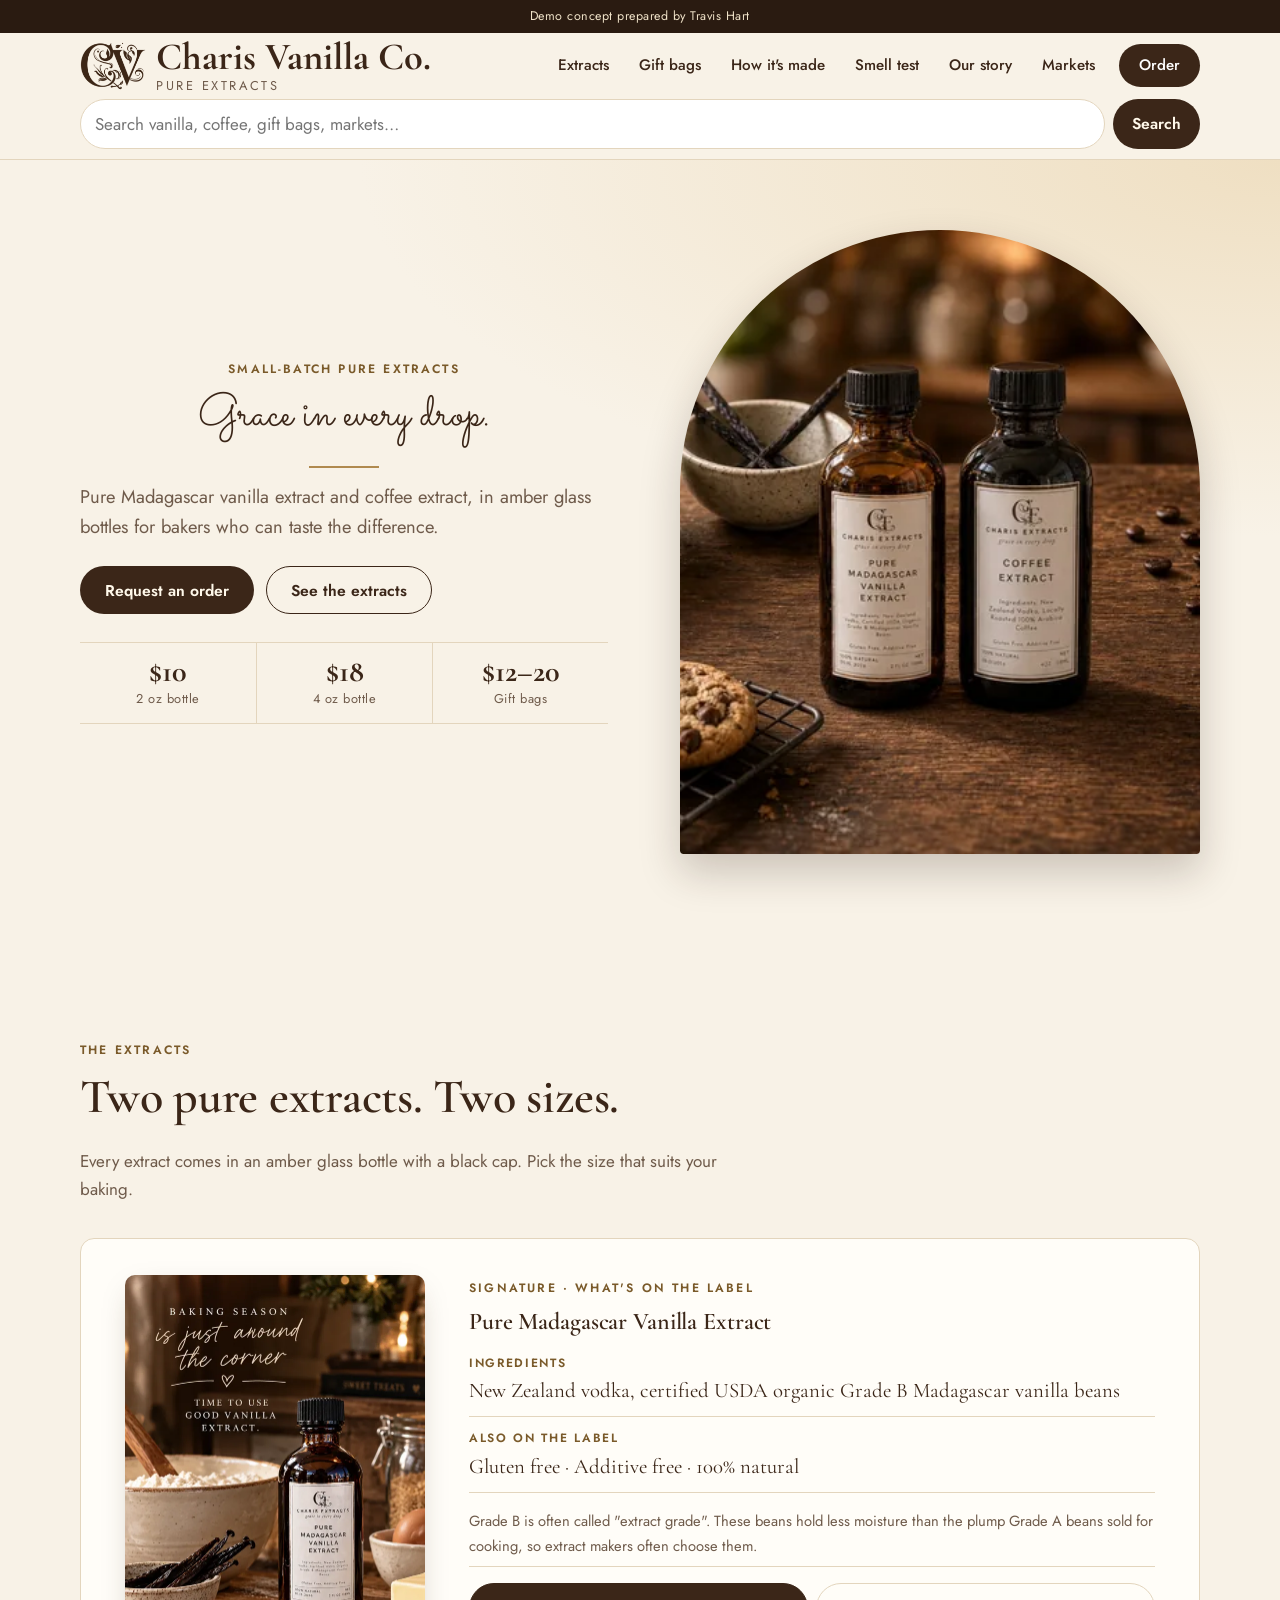
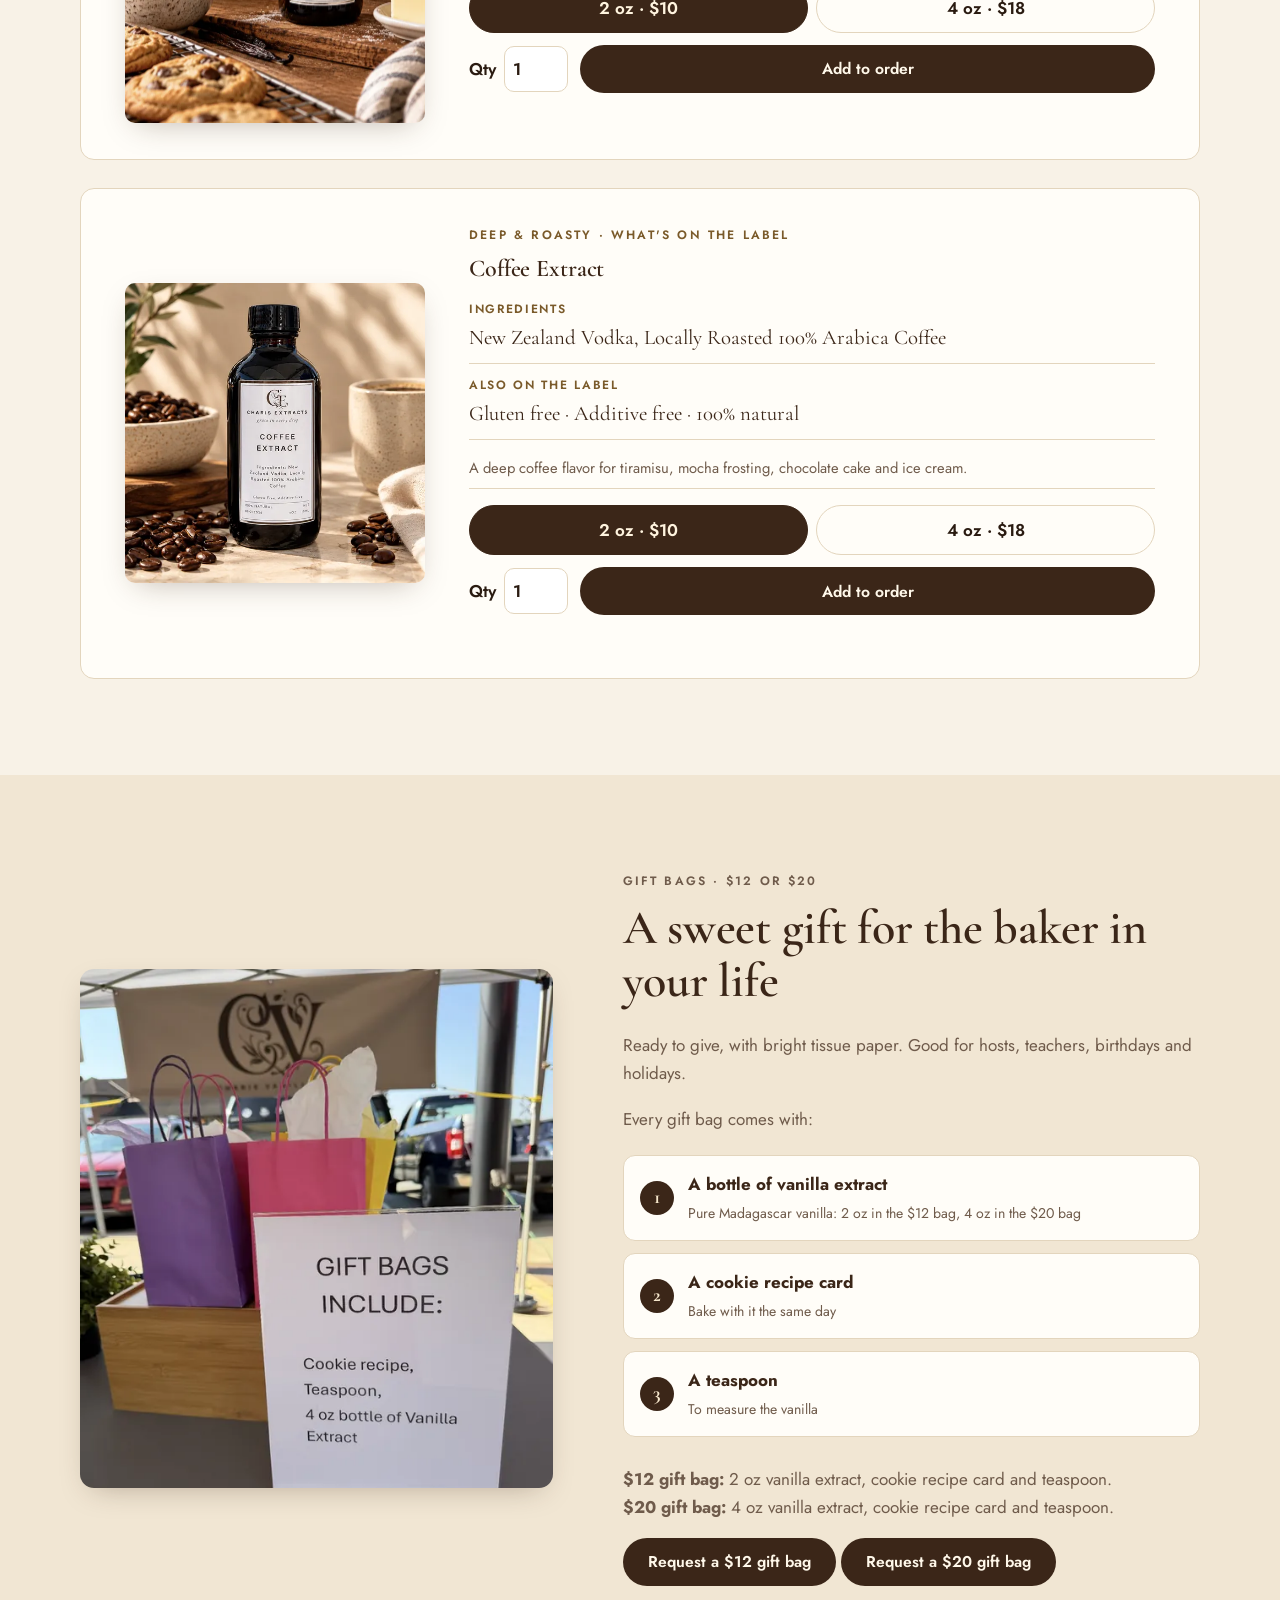
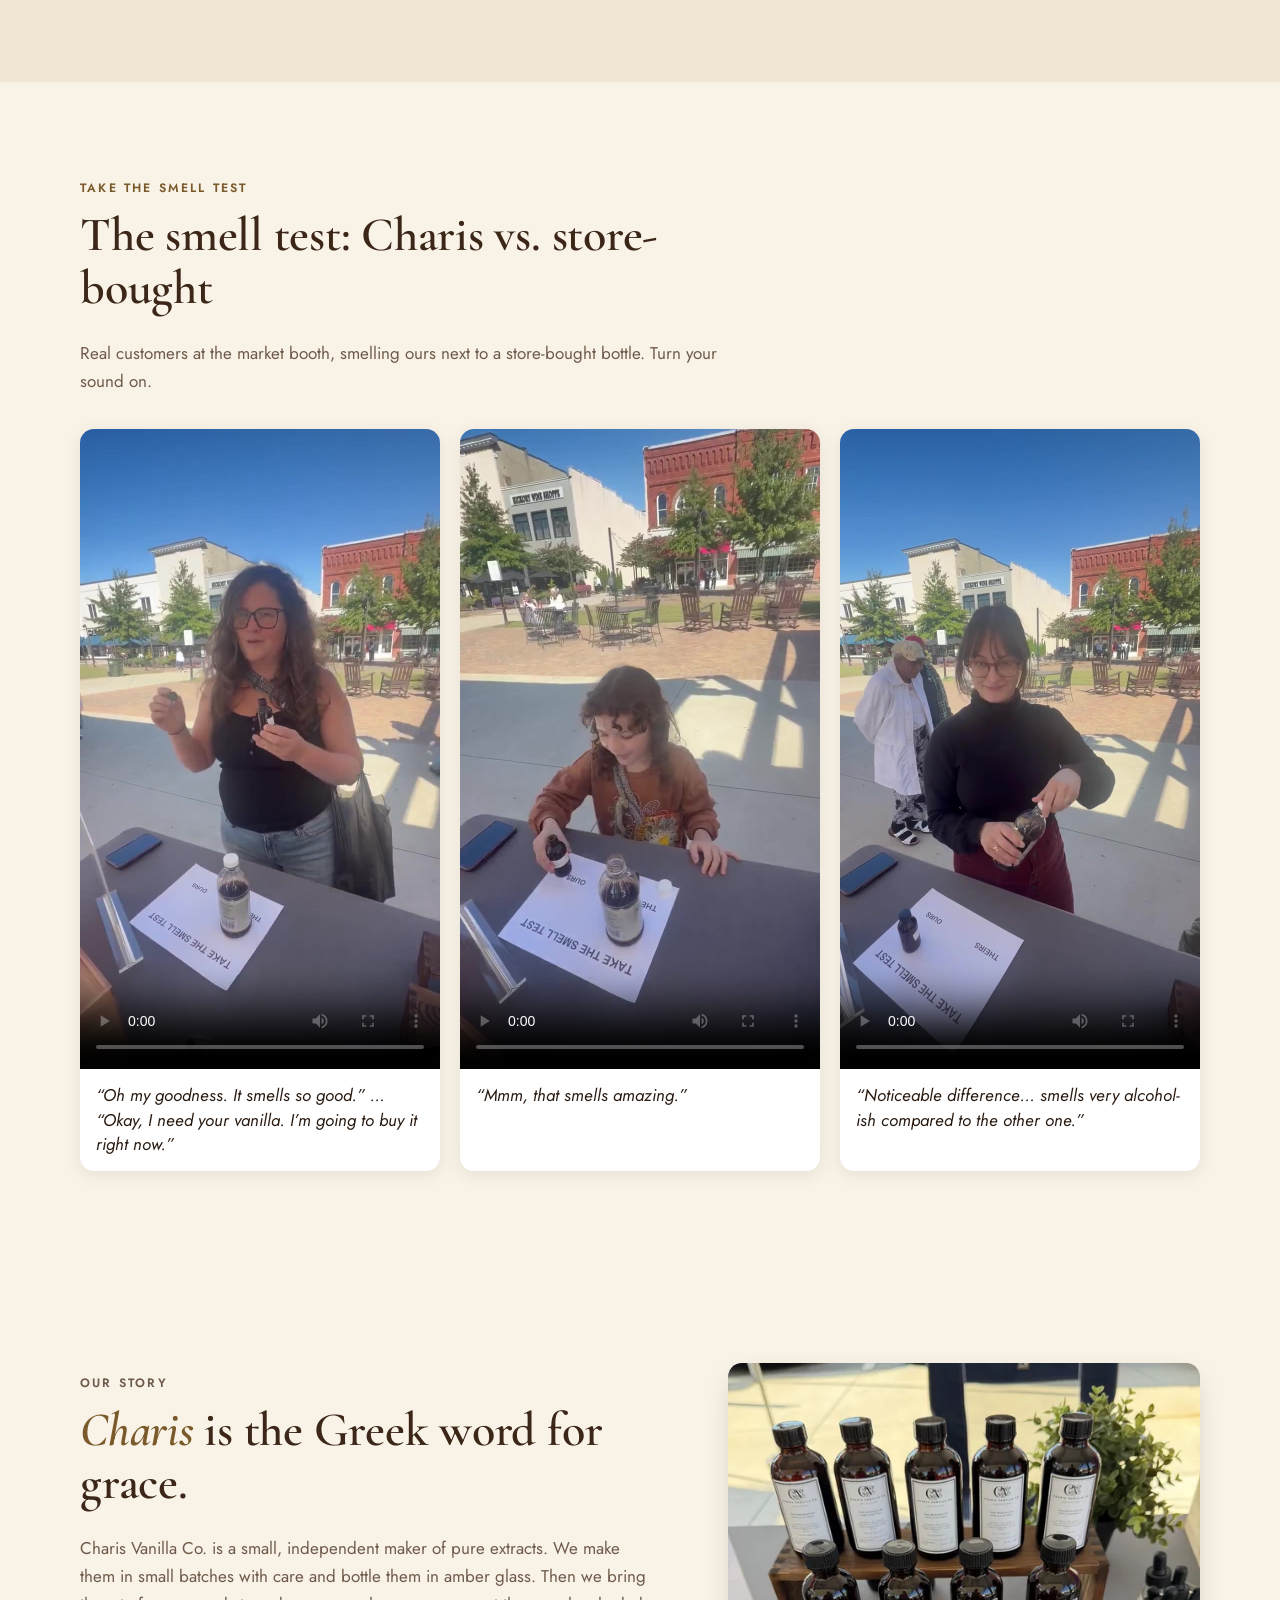
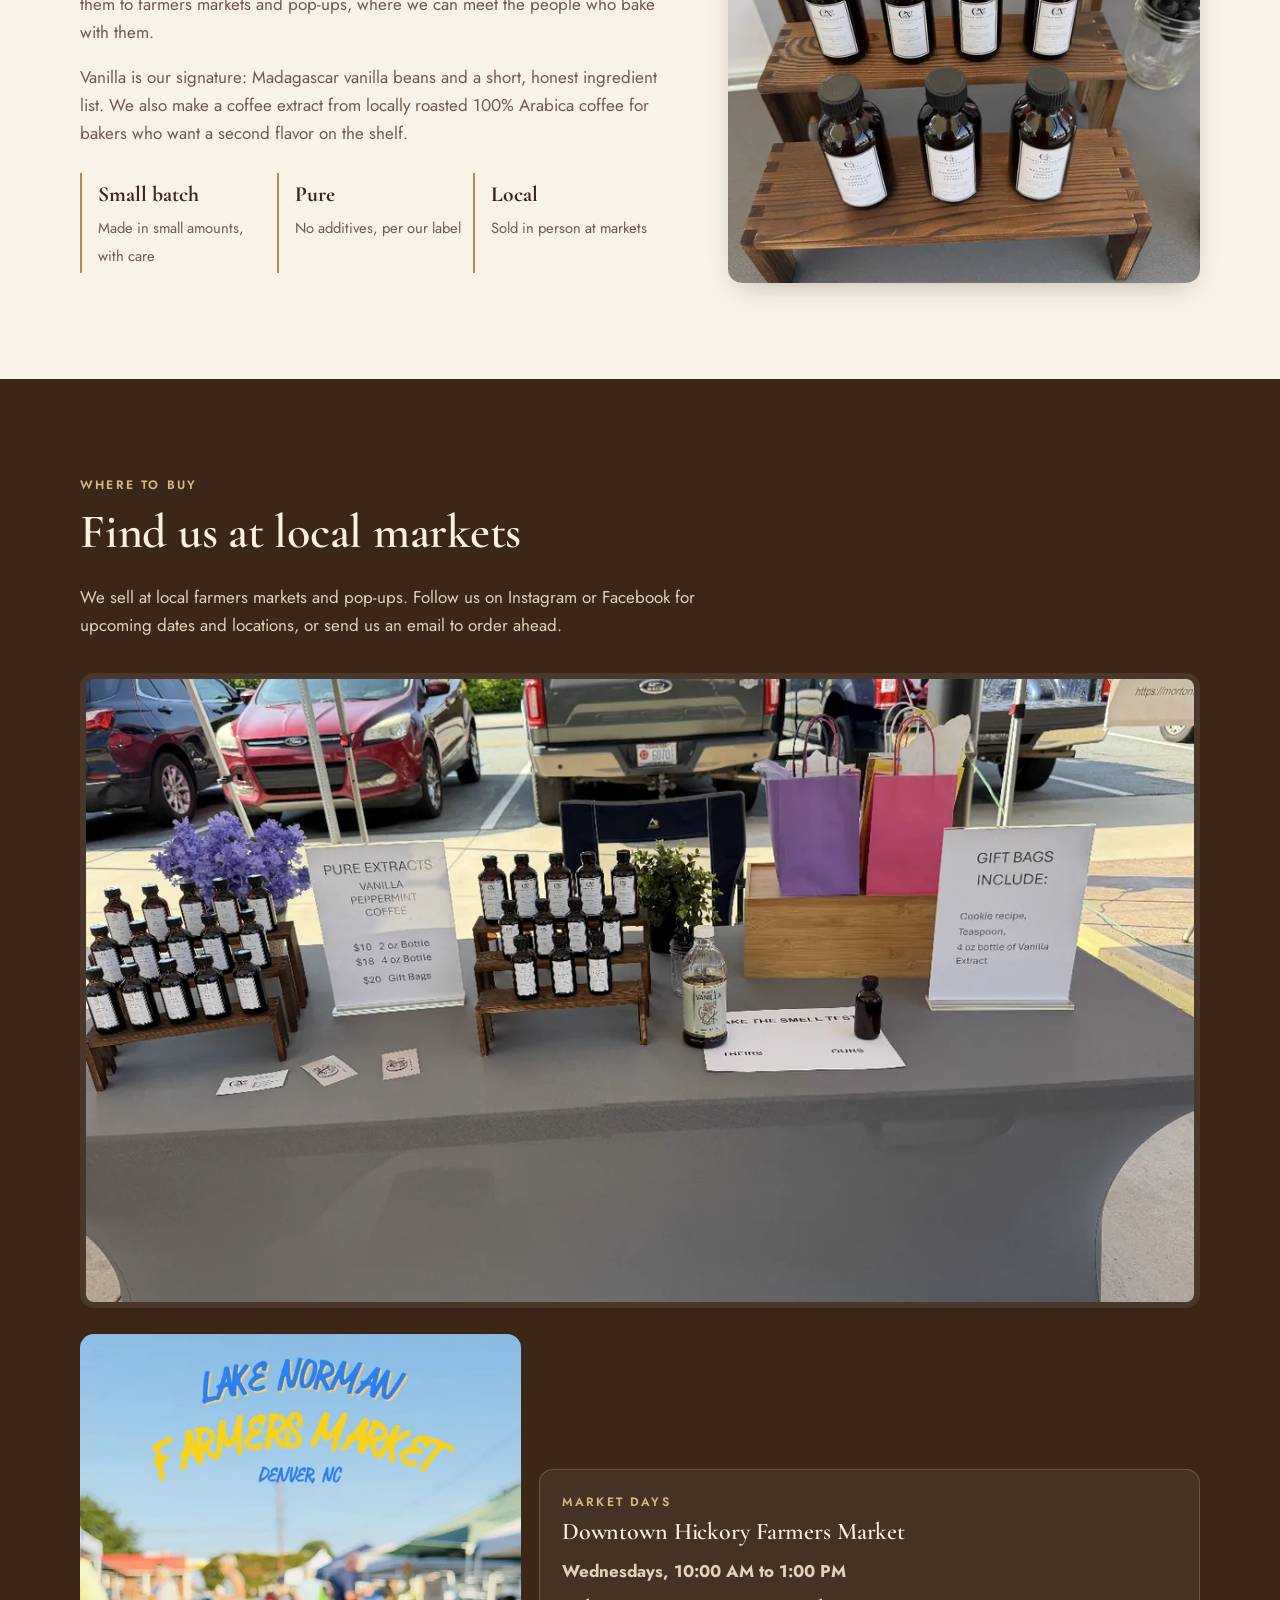
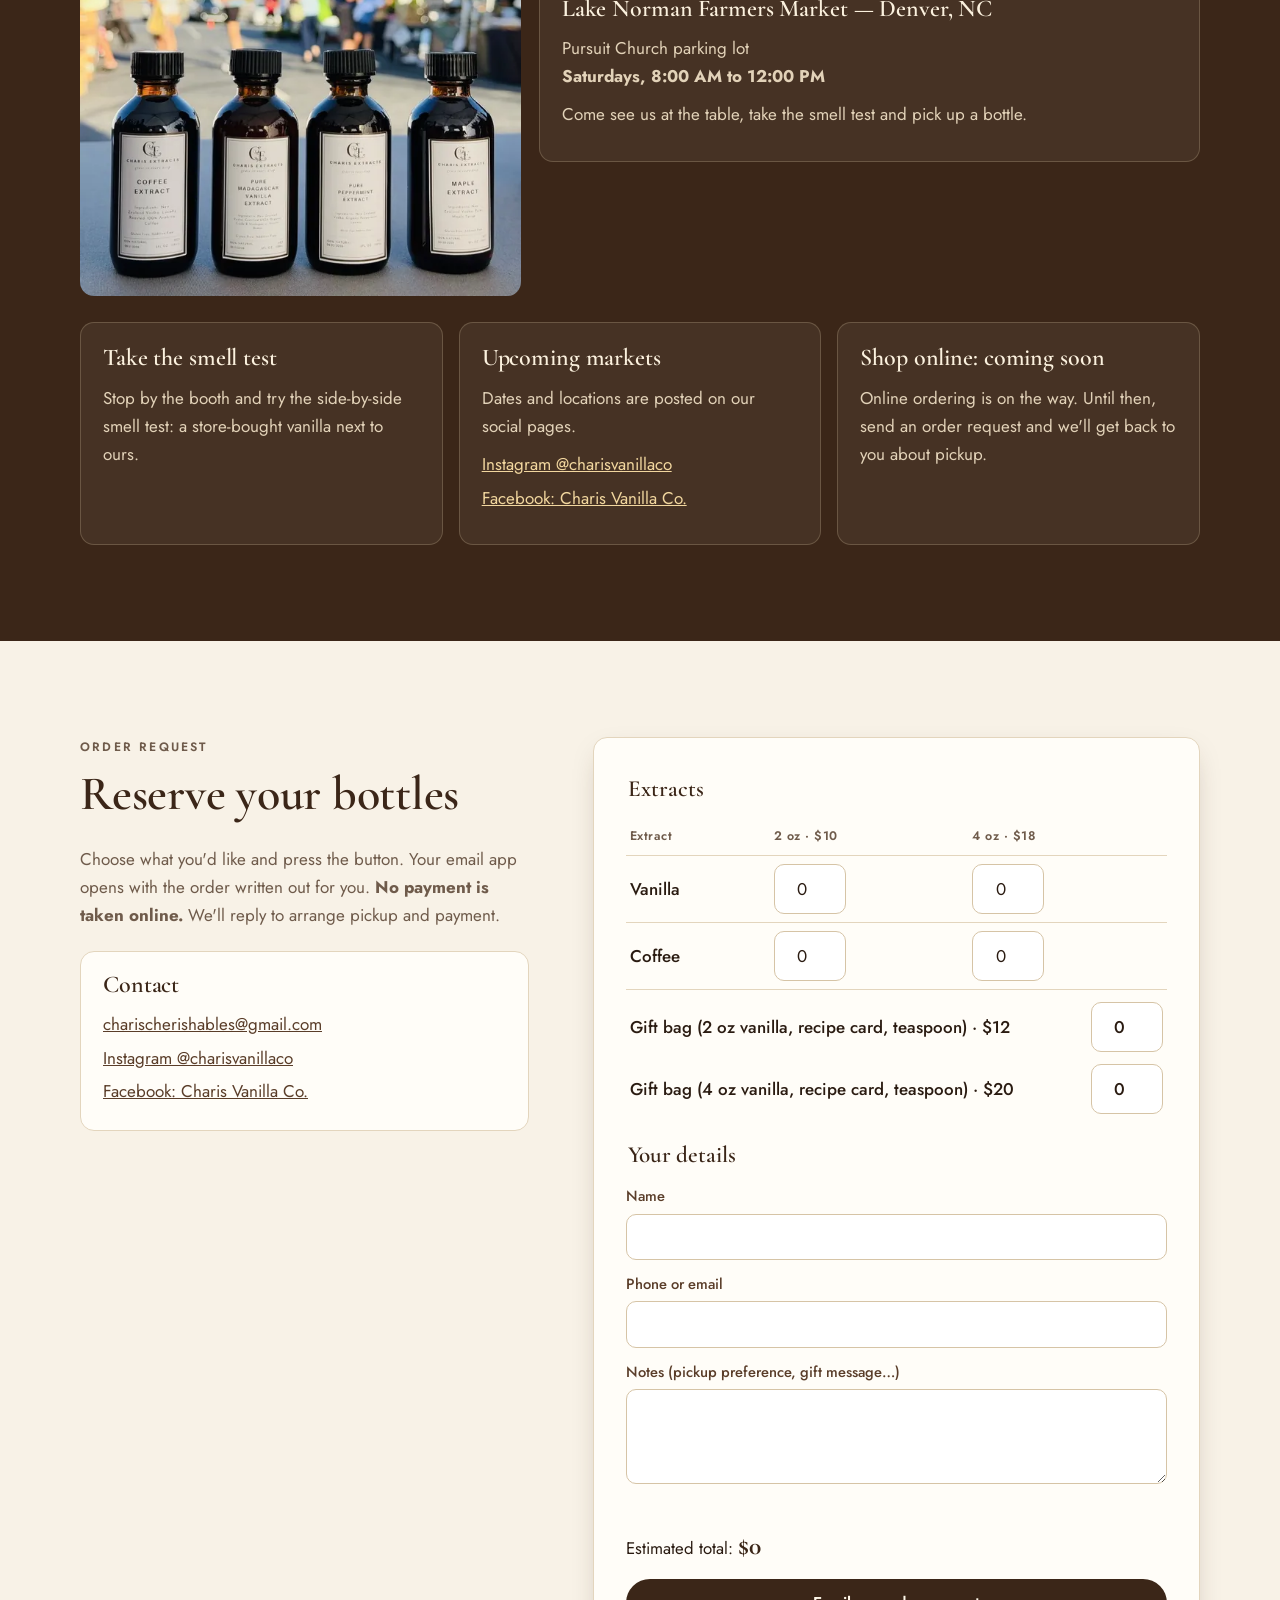
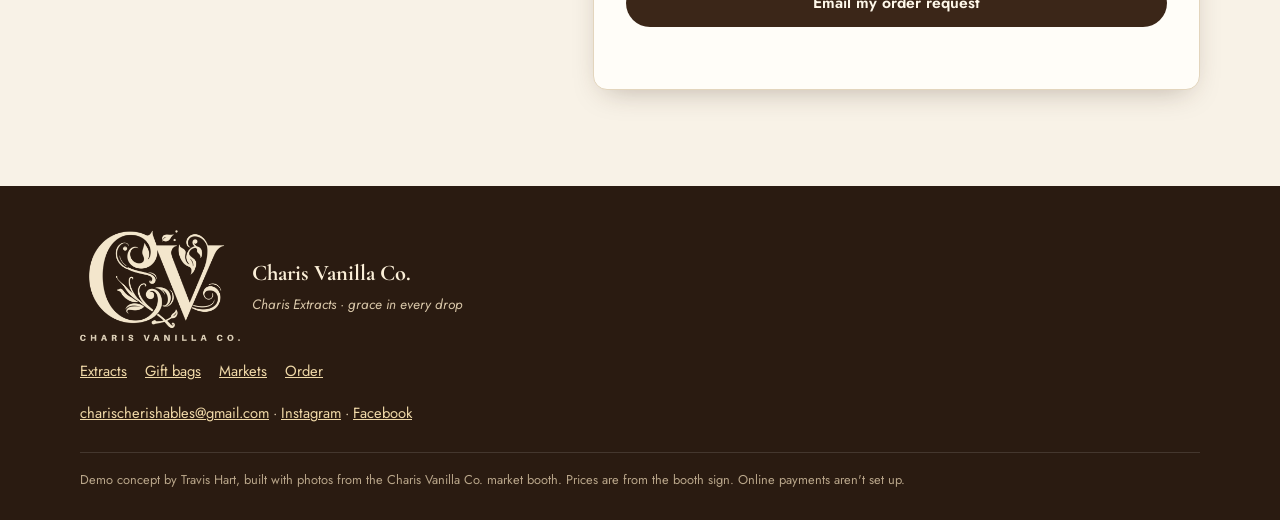
==== commit 1aa37d7d: "Publish charis-vanilla-co" ====
--- a/charis-vanilla-co/index.html
+++ b/charis-vanilla-co/index.html
@@ -17,9 +17,9 @@
 <meta name="twitter:card" content="summary_large_image">
 <link rel="preconnect" href="https://fonts.googleapis.com">
 <link rel="preconnect" href="https://fonts.gstatic.com" crossorigin>
-<link href="https://fonts.googleapis.com/css2?family=Cormorant+Garamond:ital,wght@0,500;0,600;0,700;1,500&family=Jost:wght@400;500;600&display=swap" rel="stylesheet">
+<link href="https://fonts.googleapis.com/css2?family=Cormorant+Garamond:ital,wght@0,500;0,600;0,700;1,500&family=Jost:wght@400;500;600&family=Sacramento&display=swap" rel="stylesheet">
 <link rel="preload" as="image" href="img/hero-sm-v5.webp" imagesrcset="img/hero-sm-v5.webp 800w, img/hero-v5.webp 1600w" imagesizes="(min-width: 900px) 50vw, 100vw">
-<link rel="stylesheet" href="styles.css?v=9">
+<link rel="stylesheet" href="styles.css?v=10">
 <script type="application/ld+json">
 {"@context":"https://schema.org","@type":"Store","name":"Charis Vanilla Co.","slogan":"Grace in every drop","email":"charischerishables@gmail.com",
  "sameAs":["https://www.instagram.com/charisvanillaco/"],
--- a/charis-vanilla-co/styles.css
+++ b/charis-vanilla-co/styles.css
@@ -252,3 +252,7 @@
 .hero h1{font-size:clamp(1.5rem,5.4vw,2.1rem)}
 @media (min-width:760px){.brand-mark{width:66px;height:66px}.brand-text strong{font-size:2.4rem}.brand-text small{font-size:.8rem}}
 @media (max-width:360px){.brand-mark{width:46px;height:46px}.brand-text strong{font-size:1.5rem}}
+/* v10: script hero headline, centered with eyebrow */
+.hero .eyebrow{text-align:center}
+.hero h1{font-family:'Sacramento',cursive;font-weight:400;font-size:clamp(2.3rem,9vw,2.9rem);line-height:1.15;text-align:center;letter-spacing:0}
+.hero h1::after{margin-left:auto;margin-right:auto}
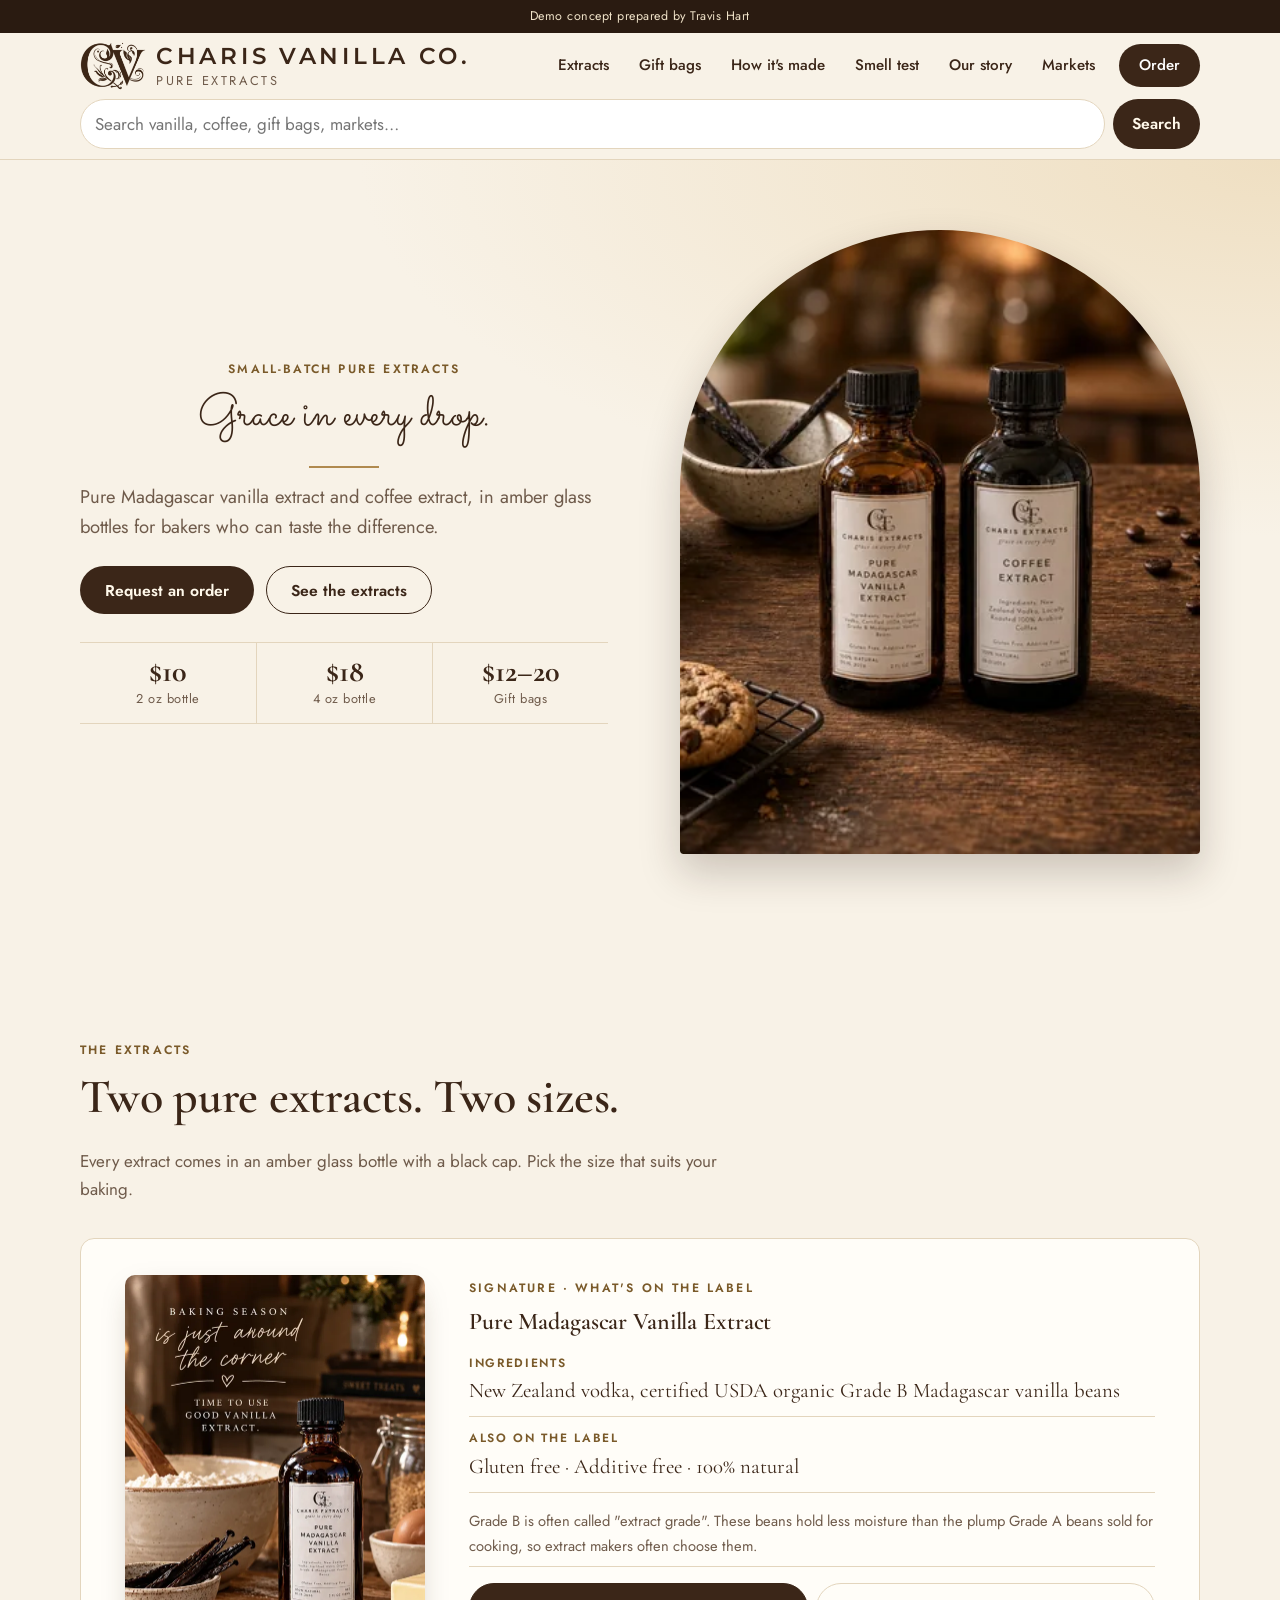
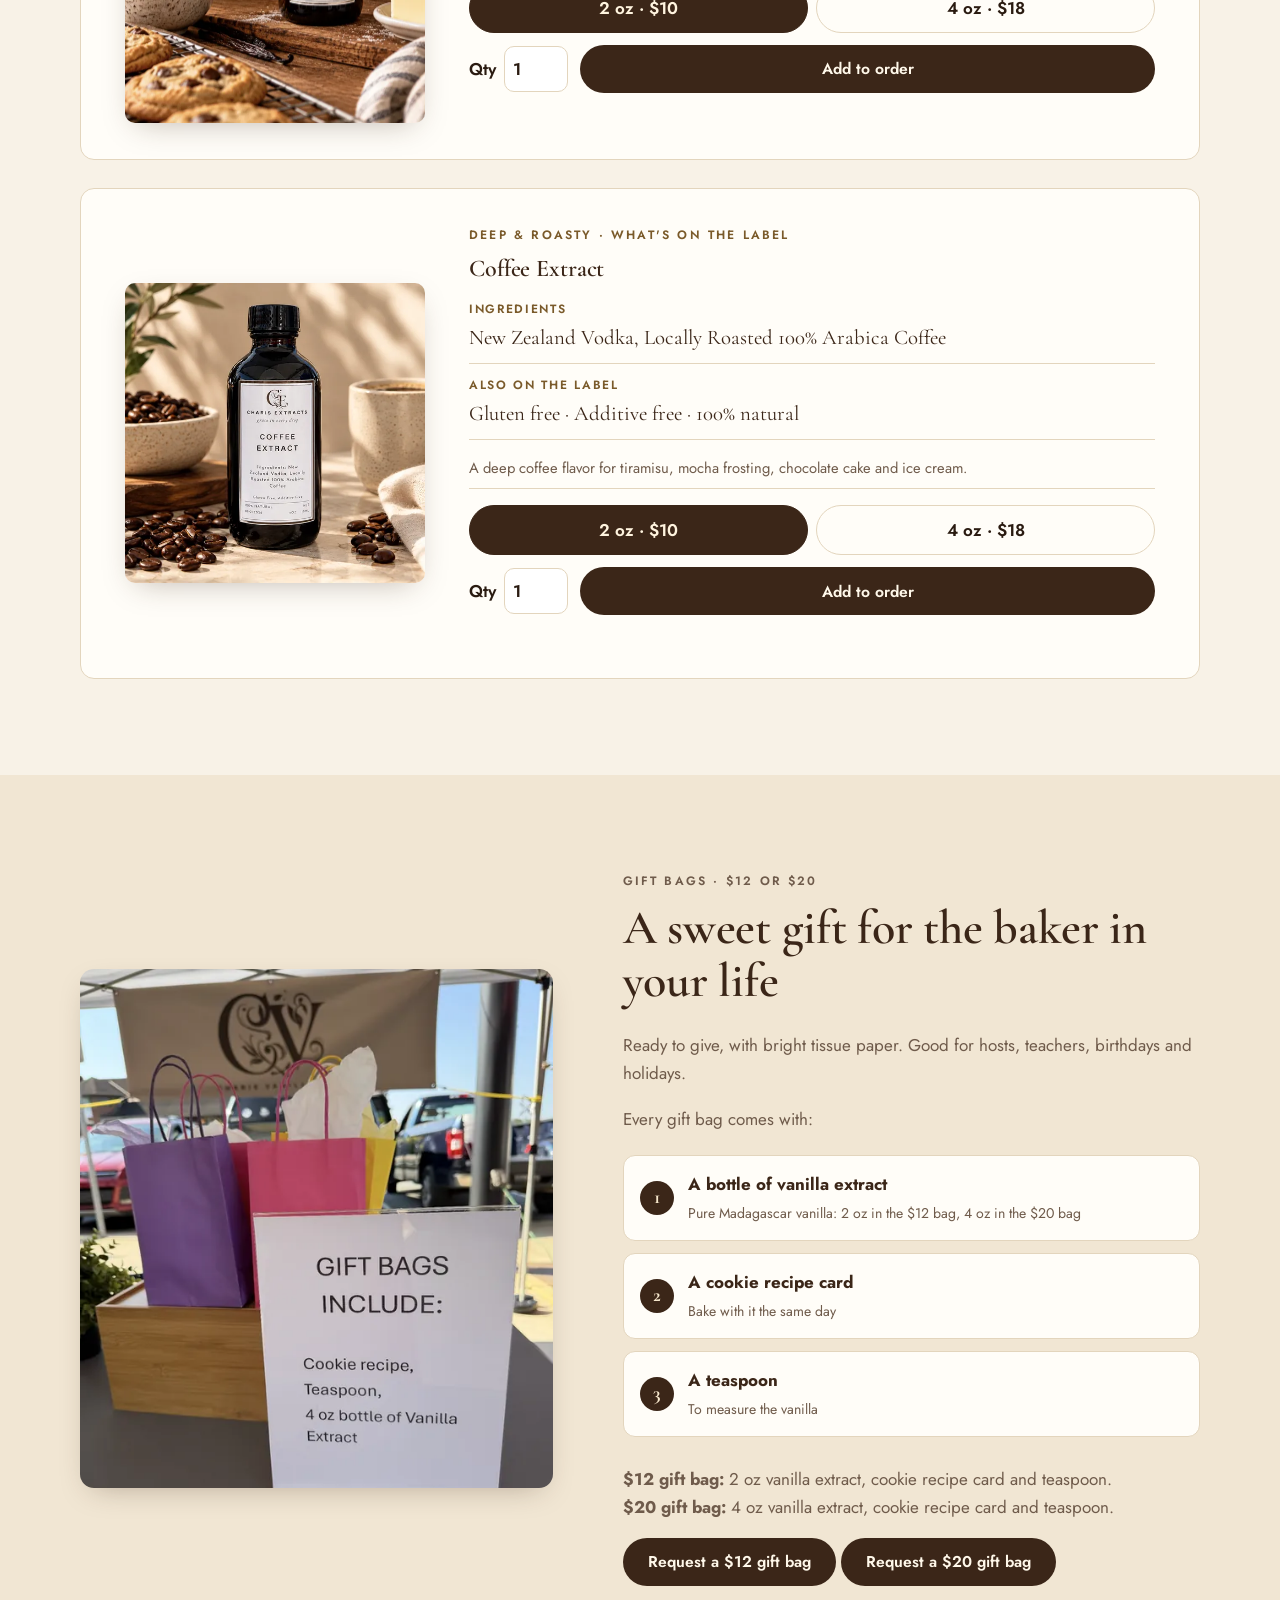
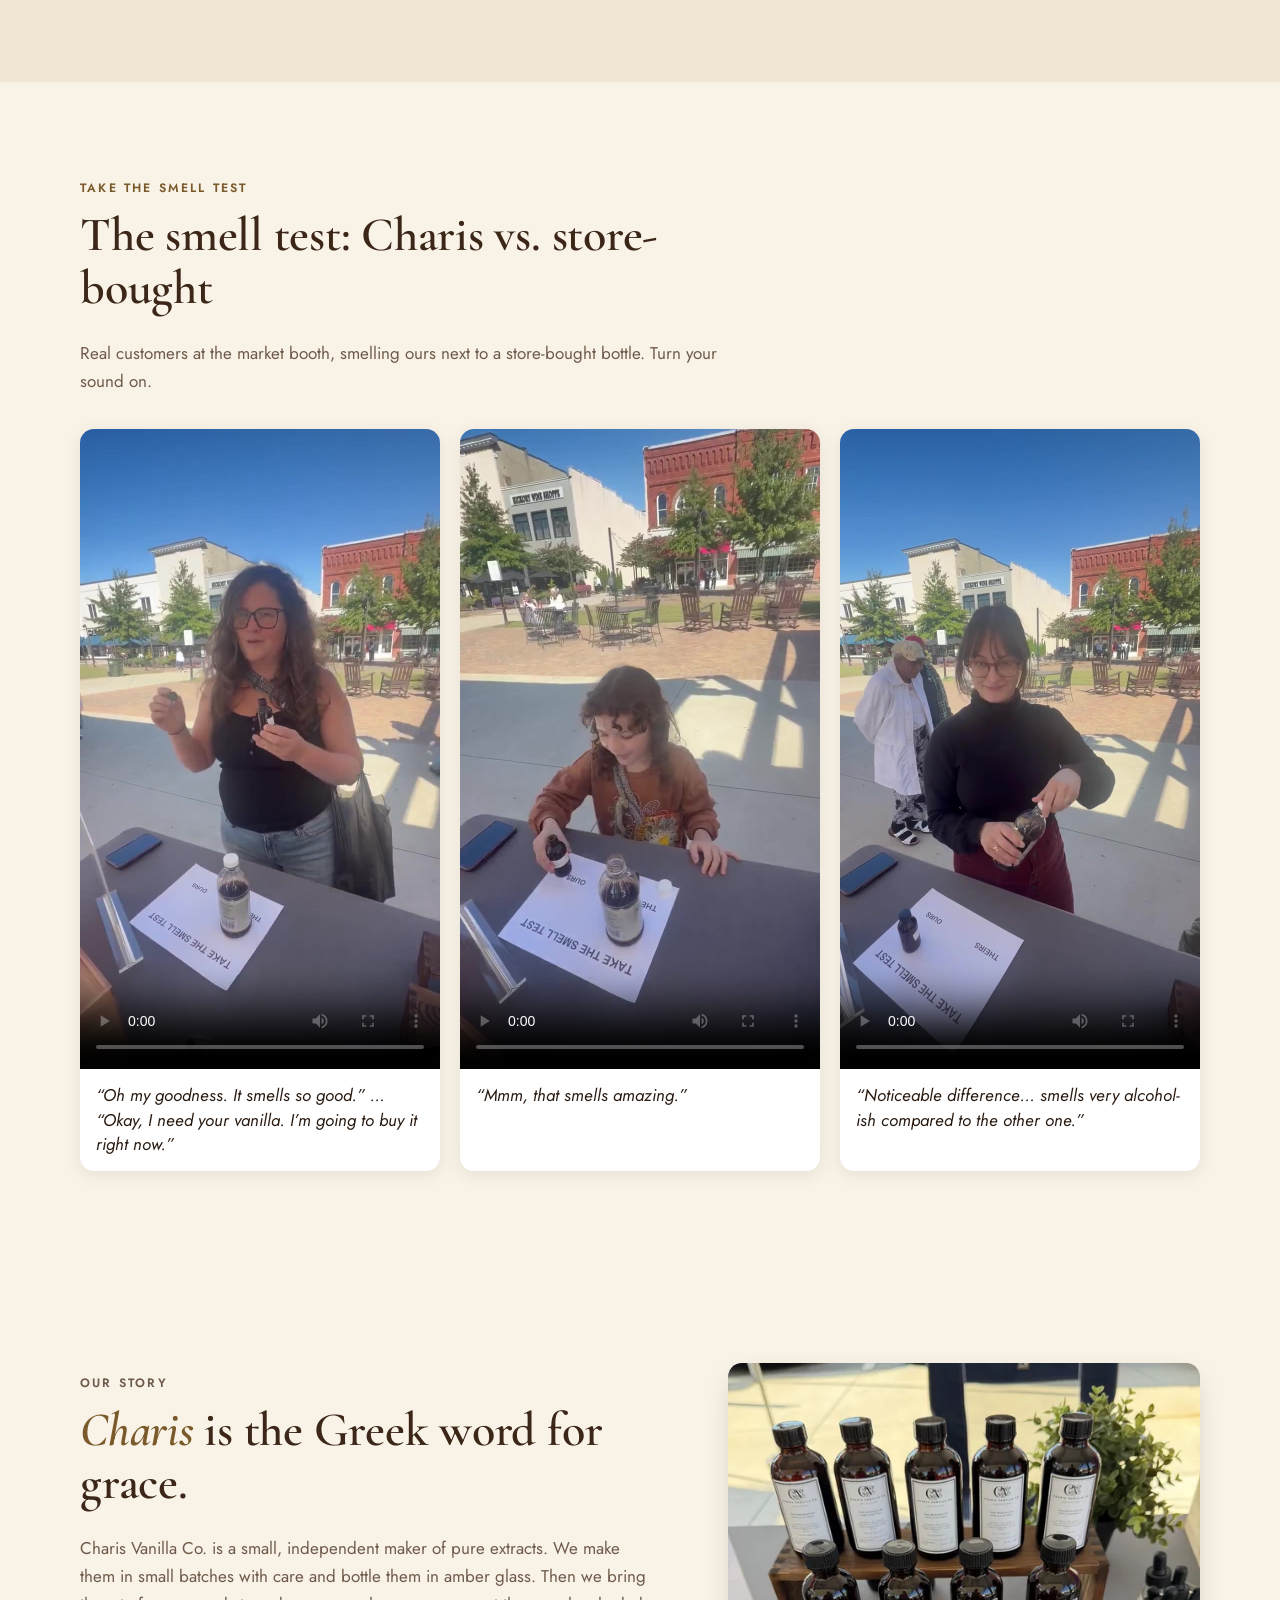
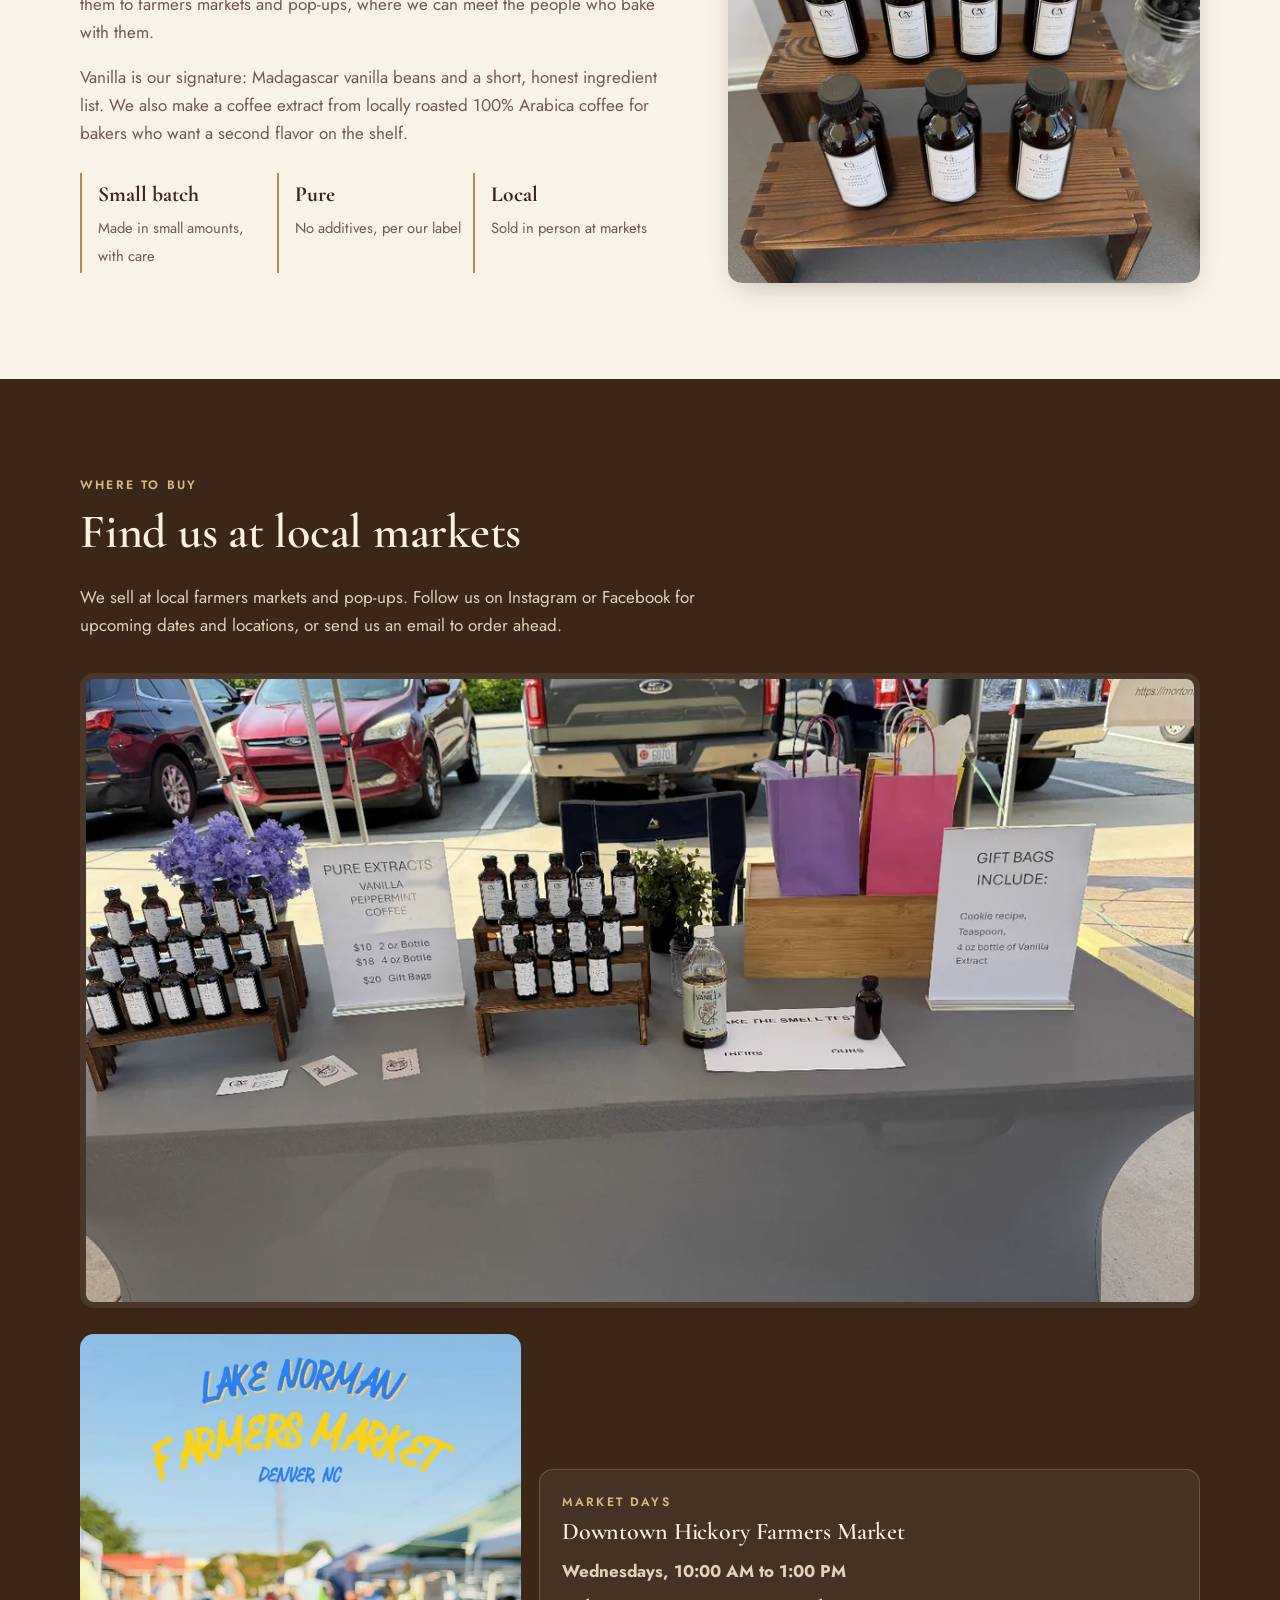
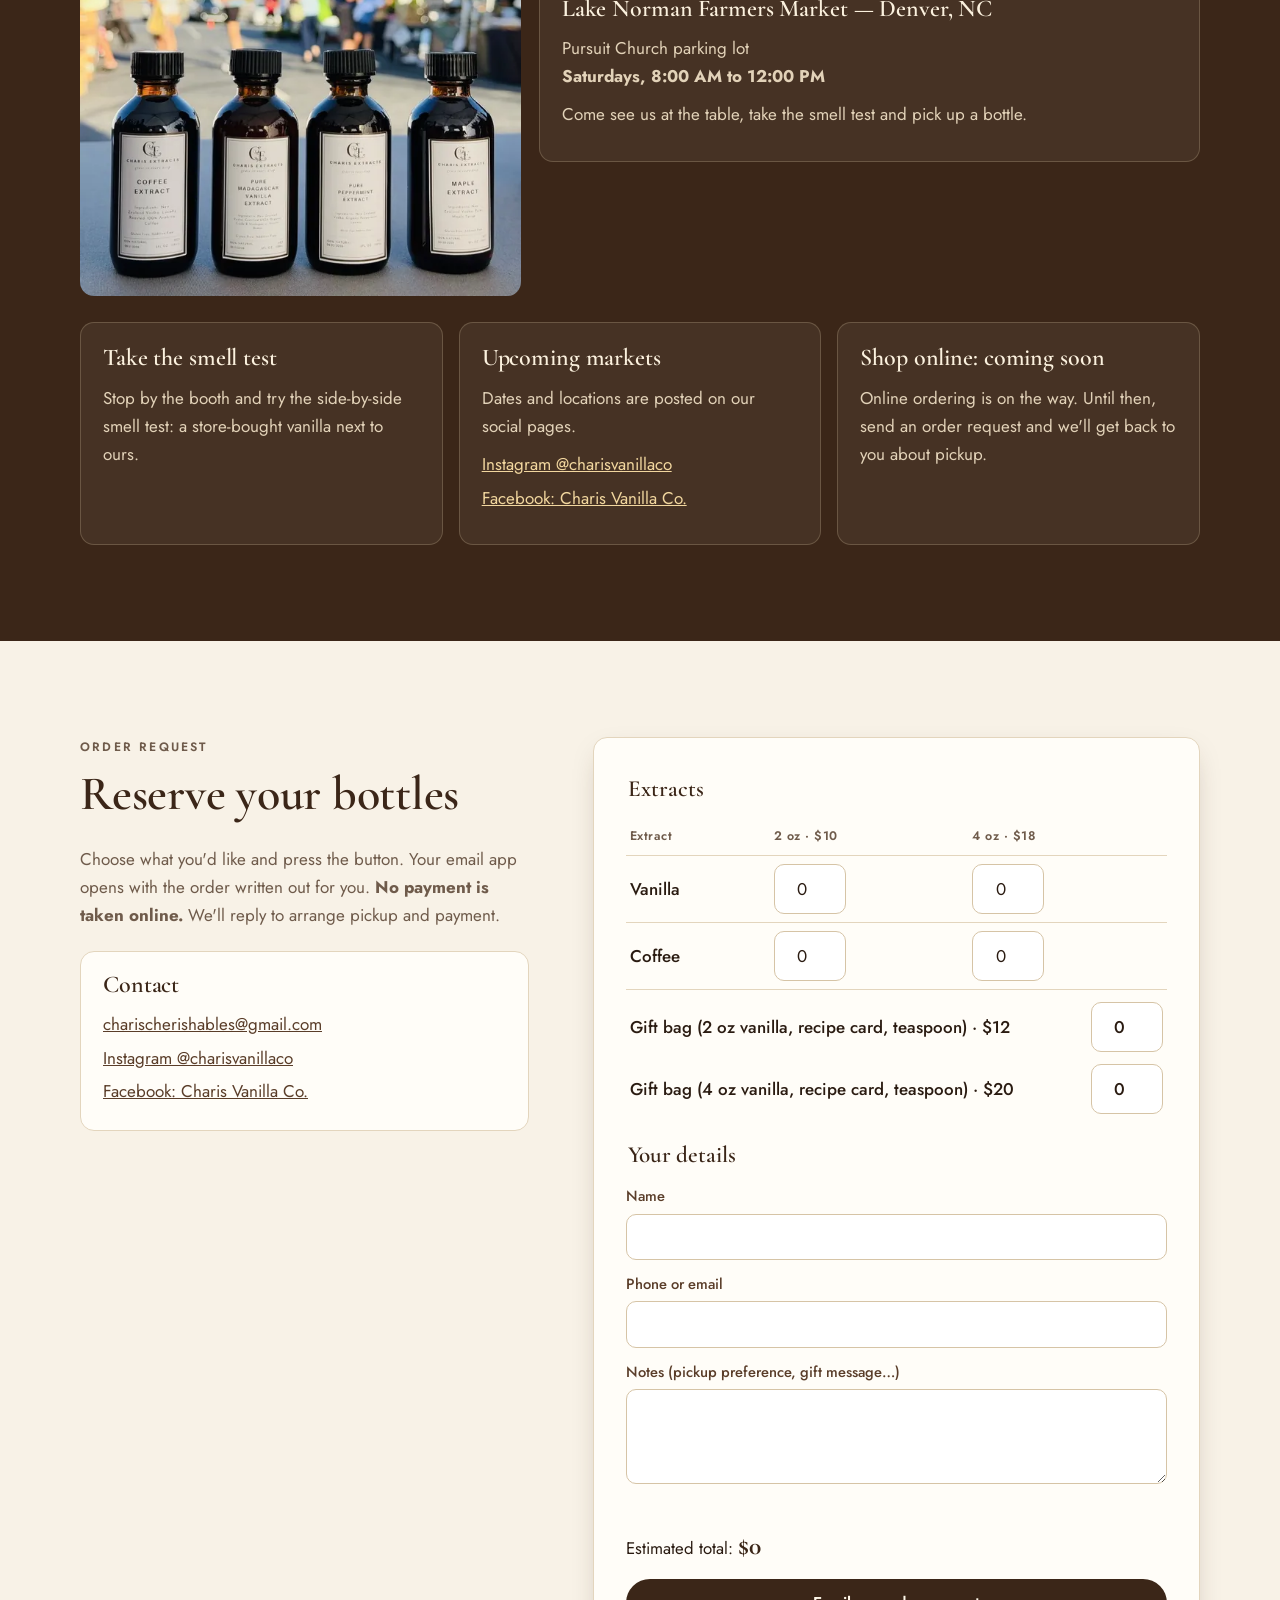
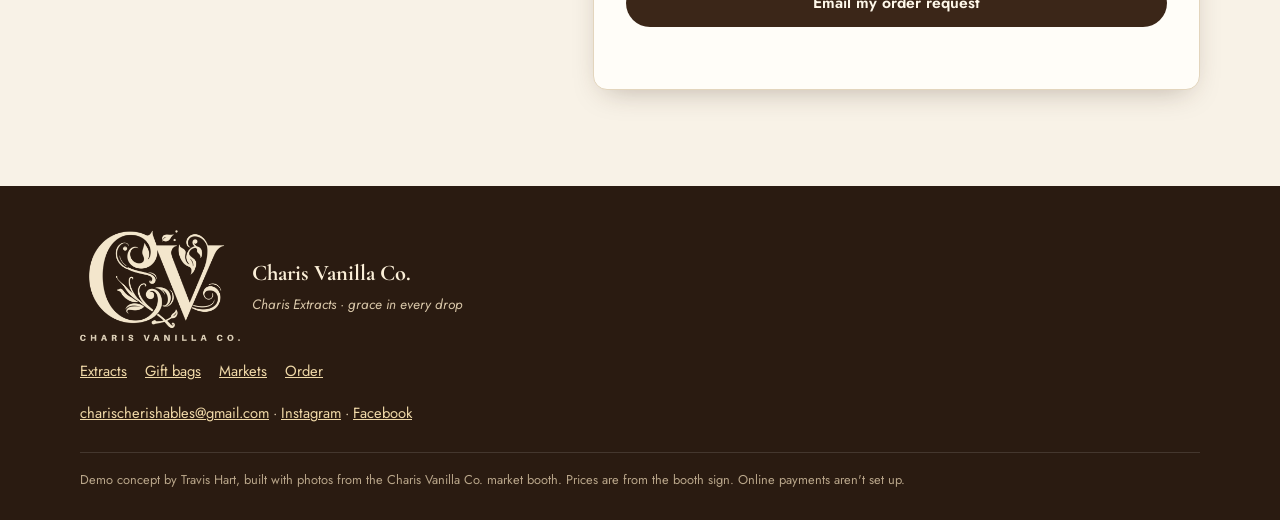
==== commit 7ff0d653: "Publish charis-vanilla-co" ====
--- a/charis-vanilla-co/index.html
+++ b/charis-vanilla-co/index.html
@@ -17,9 +17,9 @@
 <meta name="twitter:card" content="summary_large_image">
 <link rel="preconnect" href="https://fonts.googleapis.com">
 <link rel="preconnect" href="https://fonts.gstatic.com" crossorigin>
-<link href="https://fonts.googleapis.com/css2?family=Cormorant+Garamond:ital,wght@0,500;0,600;0,700;1,500&family=Jost:wght@400;500;600&family=Sacramento&display=swap" rel="stylesheet">
+<link href="https://fonts.googleapis.com/css2?family=Cormorant+Garamond:ital,wght@0,500;0,600;0,700;1,500&family=Jost:wght@400;500;600&family=Montserrat:wght@600&family=Sacramento&display=swap" rel="stylesheet">
 <link rel="preload" as="image" href="img/hero-sm-v5.webp" imagesrcset="img/hero-sm-v5.webp 800w, img/hero-v5.webp 1600w" imagesizes="(min-width: 900px) 50vw, 100vw">
-<link rel="stylesheet" href="styles.css?v=10">
+<link rel="stylesheet" href="styles.css?v=11">
 <script type="application/ld+json">
 {"@context":"https://schema.org","@type":"Store","name":"Charis Vanilla Co.","slogan":"Grace in every drop","email":"charischerishables@gmail.com",
  "sameAs":["https://www.instagram.com/charisvanillaco/"],
--- a/charis-vanilla-co/styles.css
+++ b/charis-vanilla-co/styles.css
@@ -256,3 +256,8 @@
 .hero .eyebrow{text-align:center}
 .hero h1{font-family:'Sacramento',cursive;font-weight:400;font-size:clamp(2.3rem,9vw,2.9rem);line-height:1.15;text-align:center;letter-spacing:0}
 .hero h1::after{margin-left:auto;margin-right:auto}
+/* v11: brand name matches logo wordmark */
+.brand-text strong{font-family:'Montserrat',sans-serif;font-weight:600;text-transform:uppercase;letter-spacing:.14em;font-size:1.02rem;line-height:1.15;white-space:nowrap}
+.brand-text small{margin-top:5px}
+@media (max-width:360px){.brand-text strong{font-size:.88rem;letter-spacing:.1em}}
+@media (min-width:760px){.brand-text strong{font-size:1.45rem;letter-spacing:.16em}}
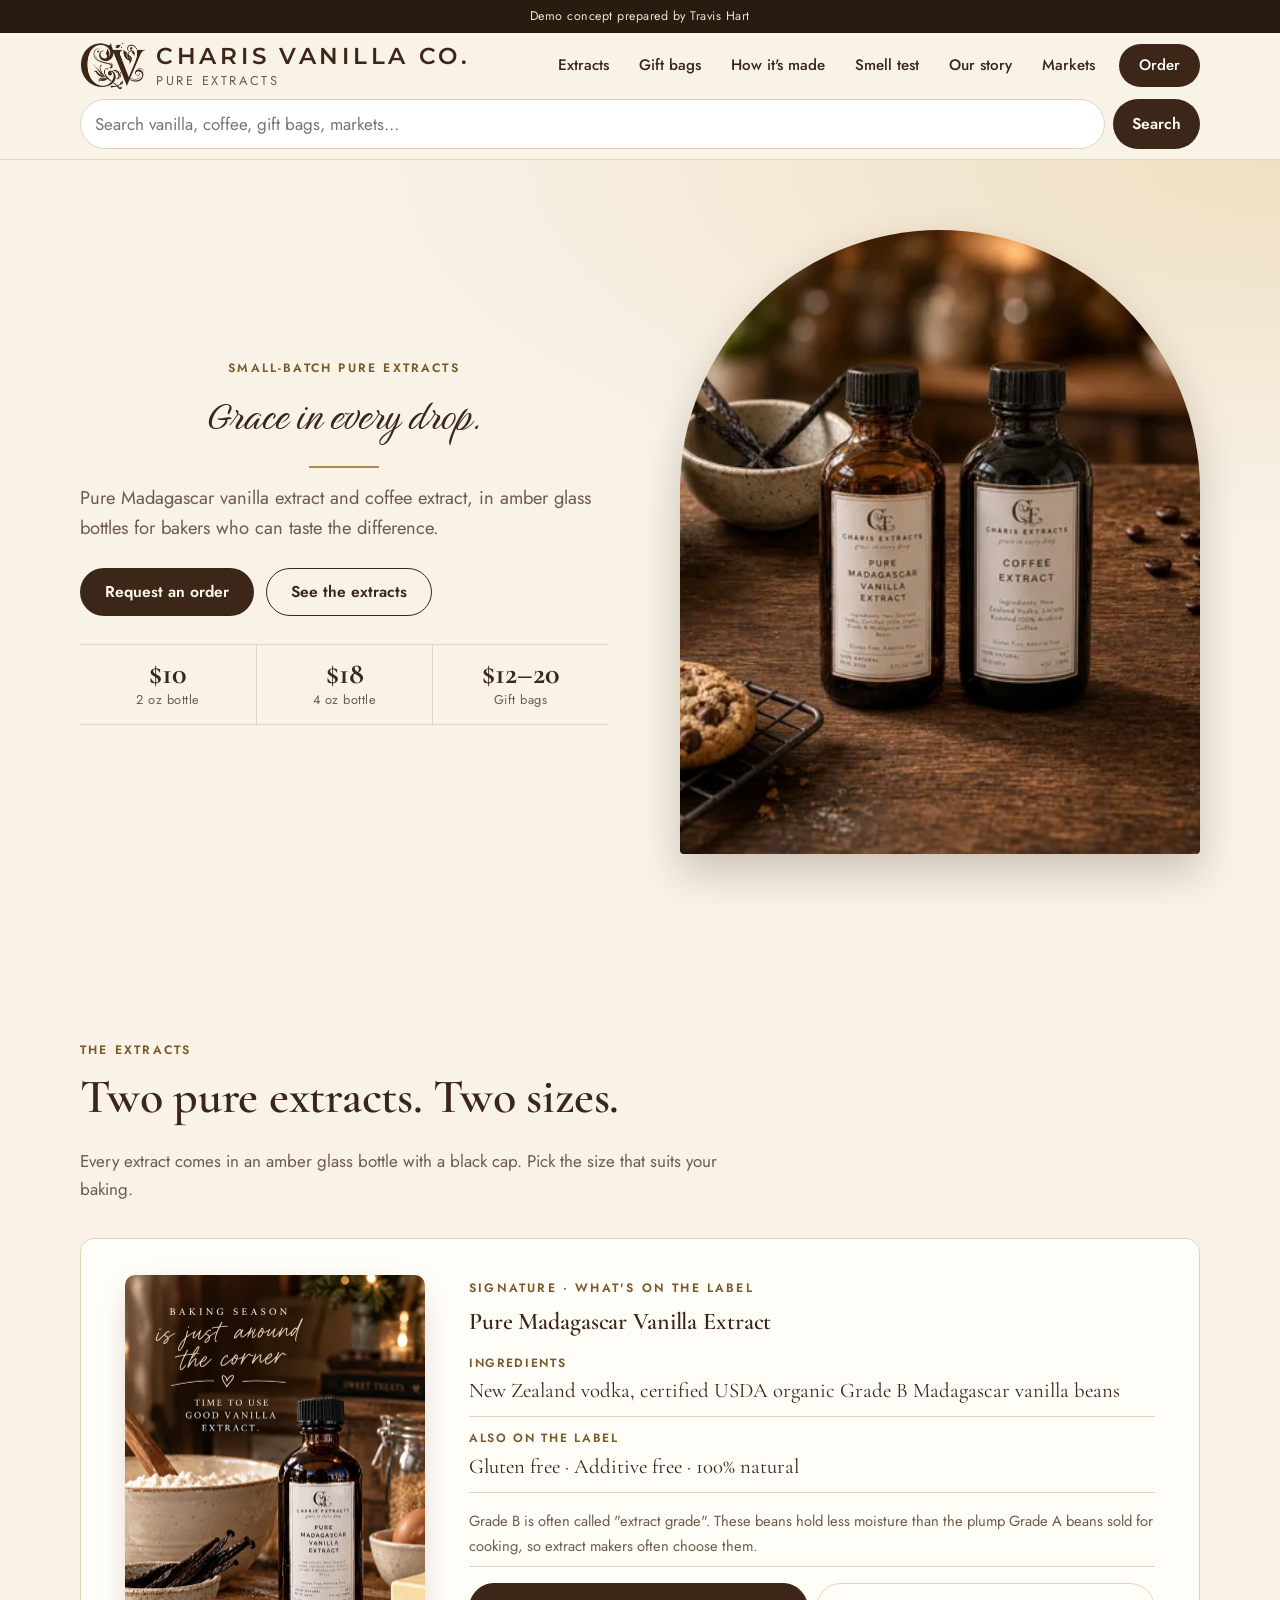
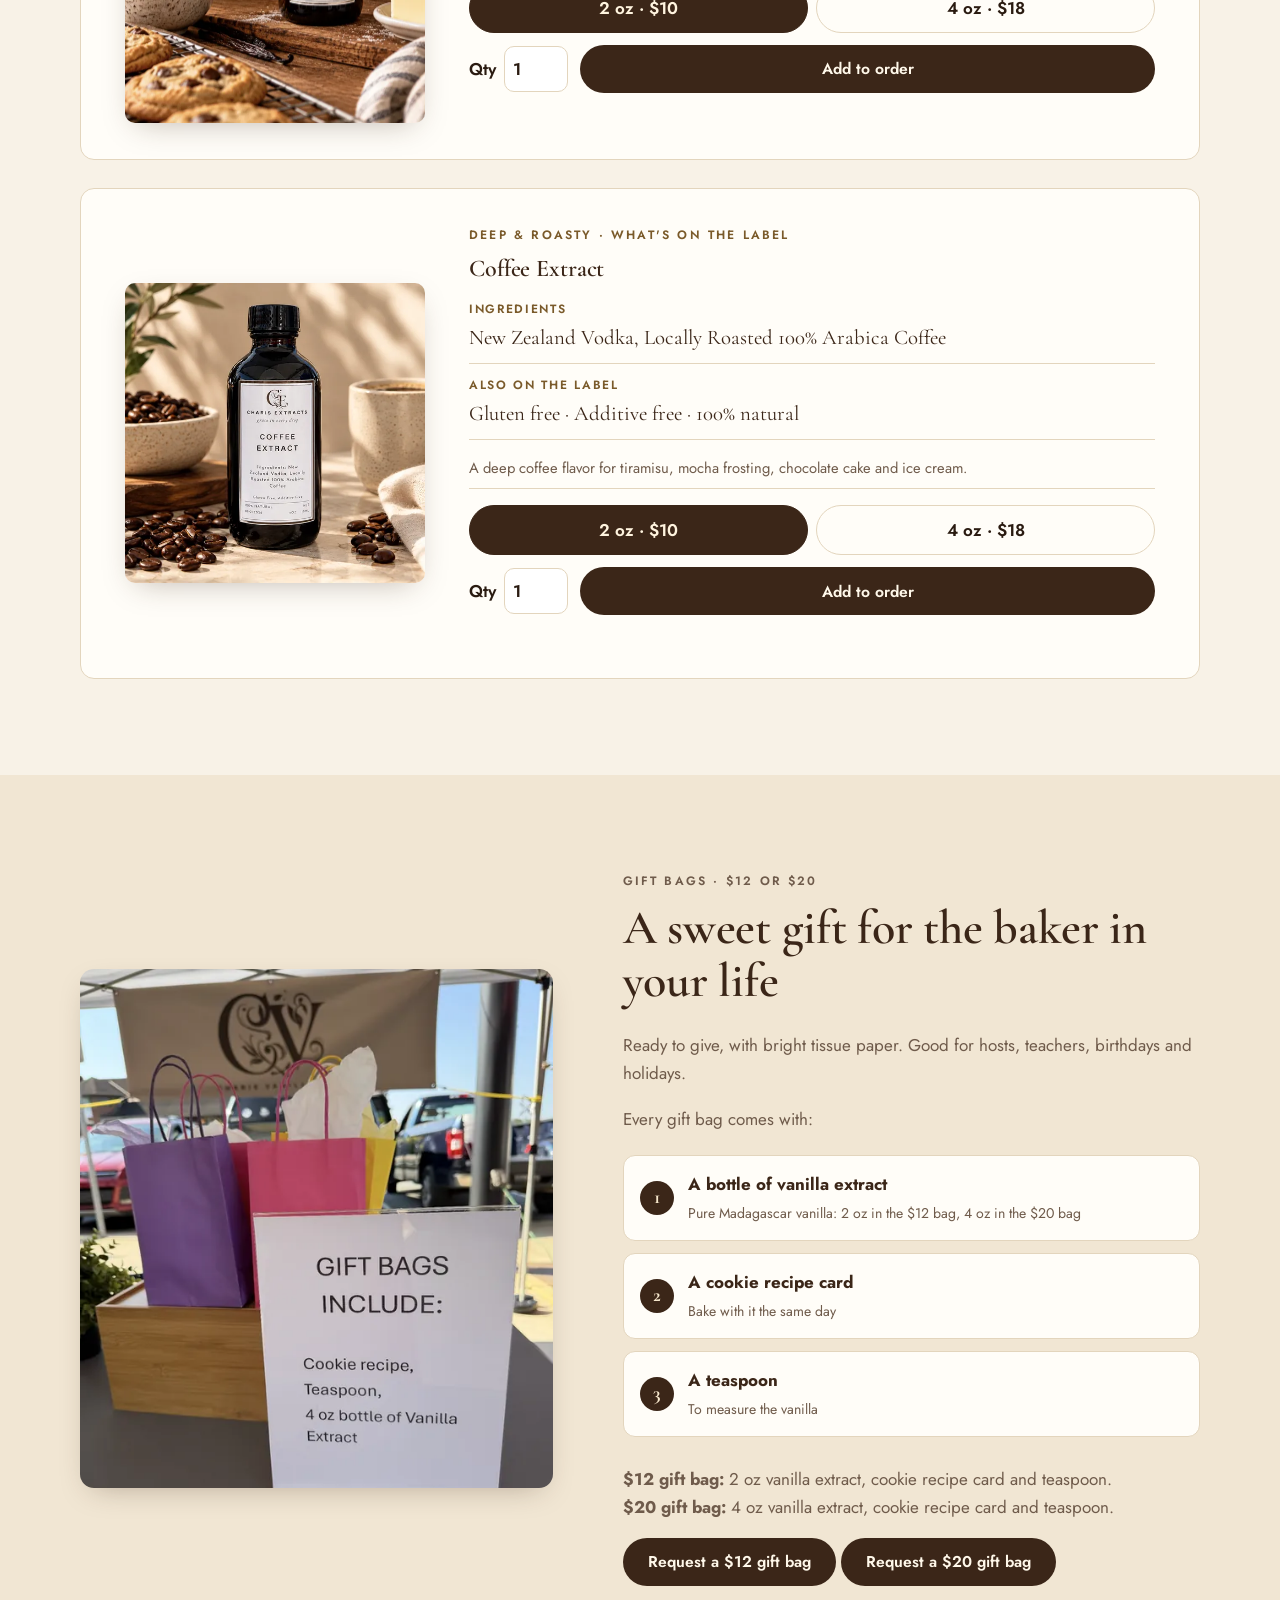
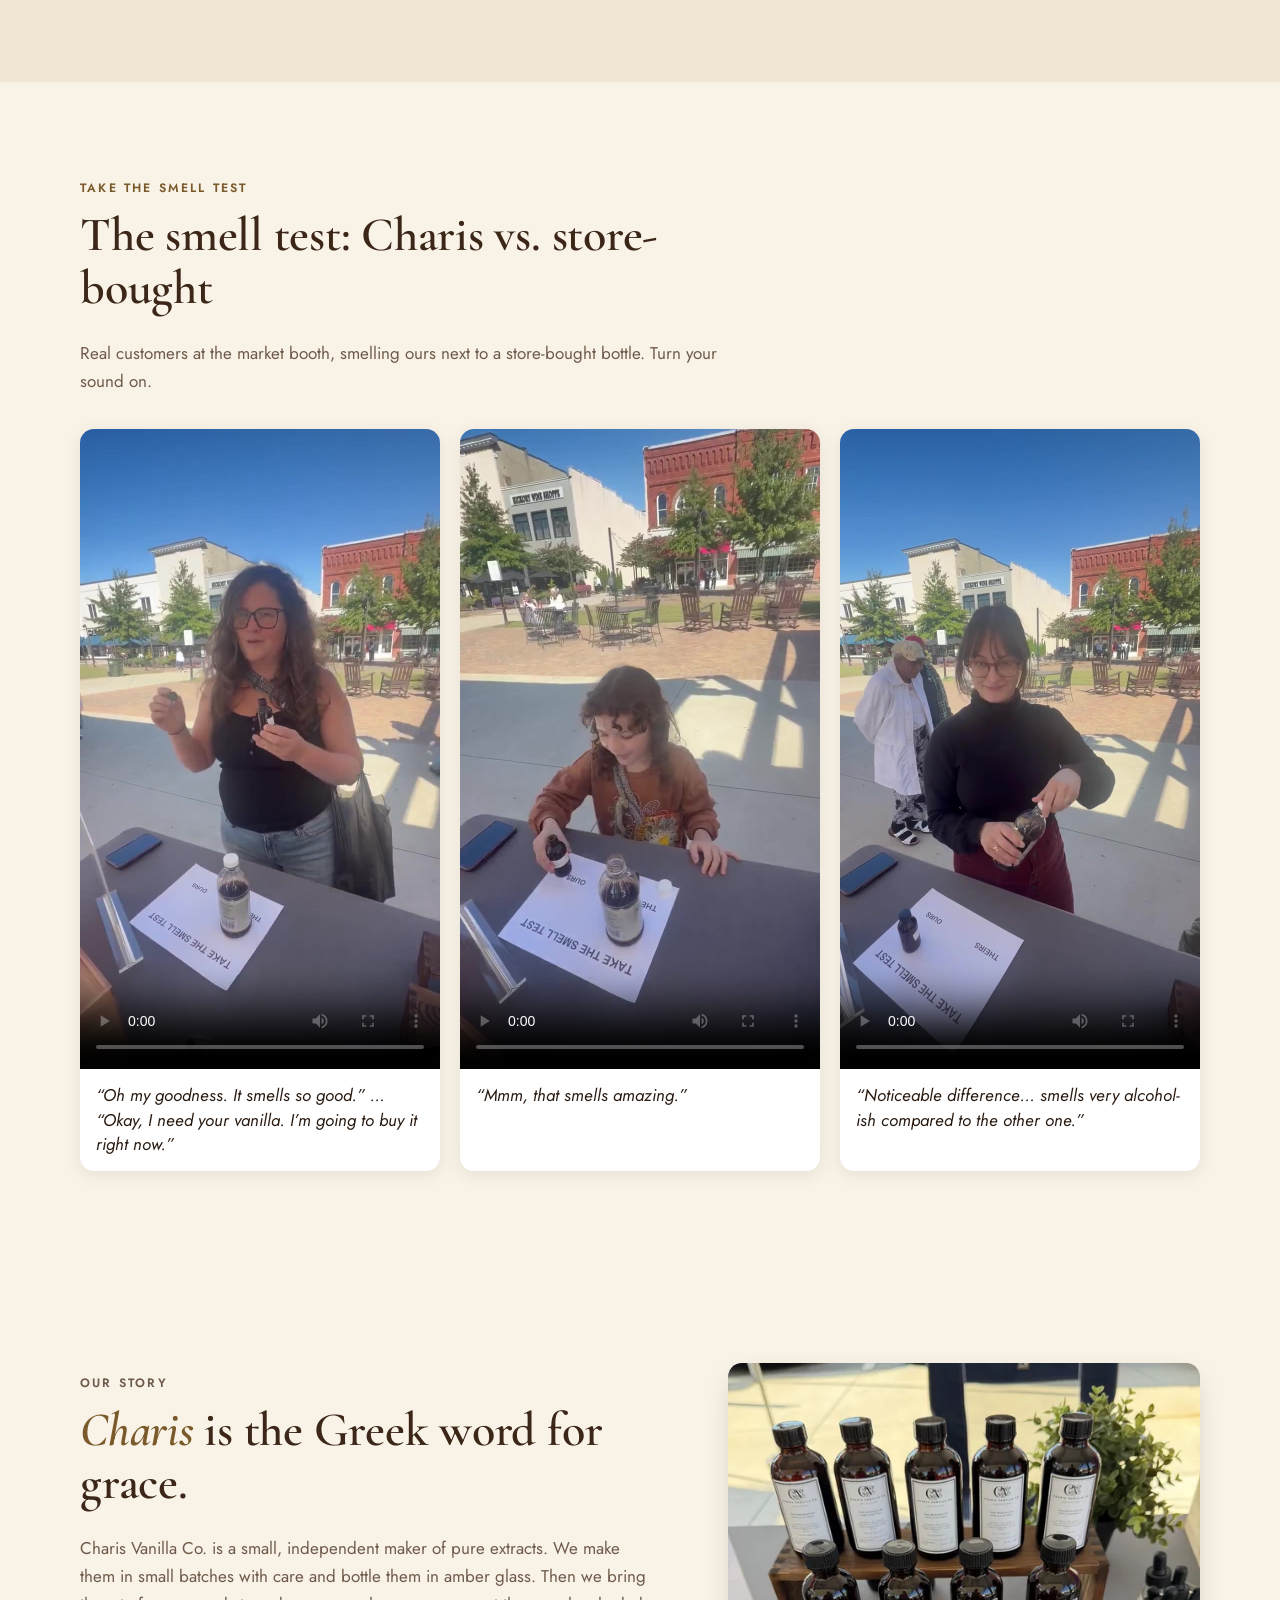
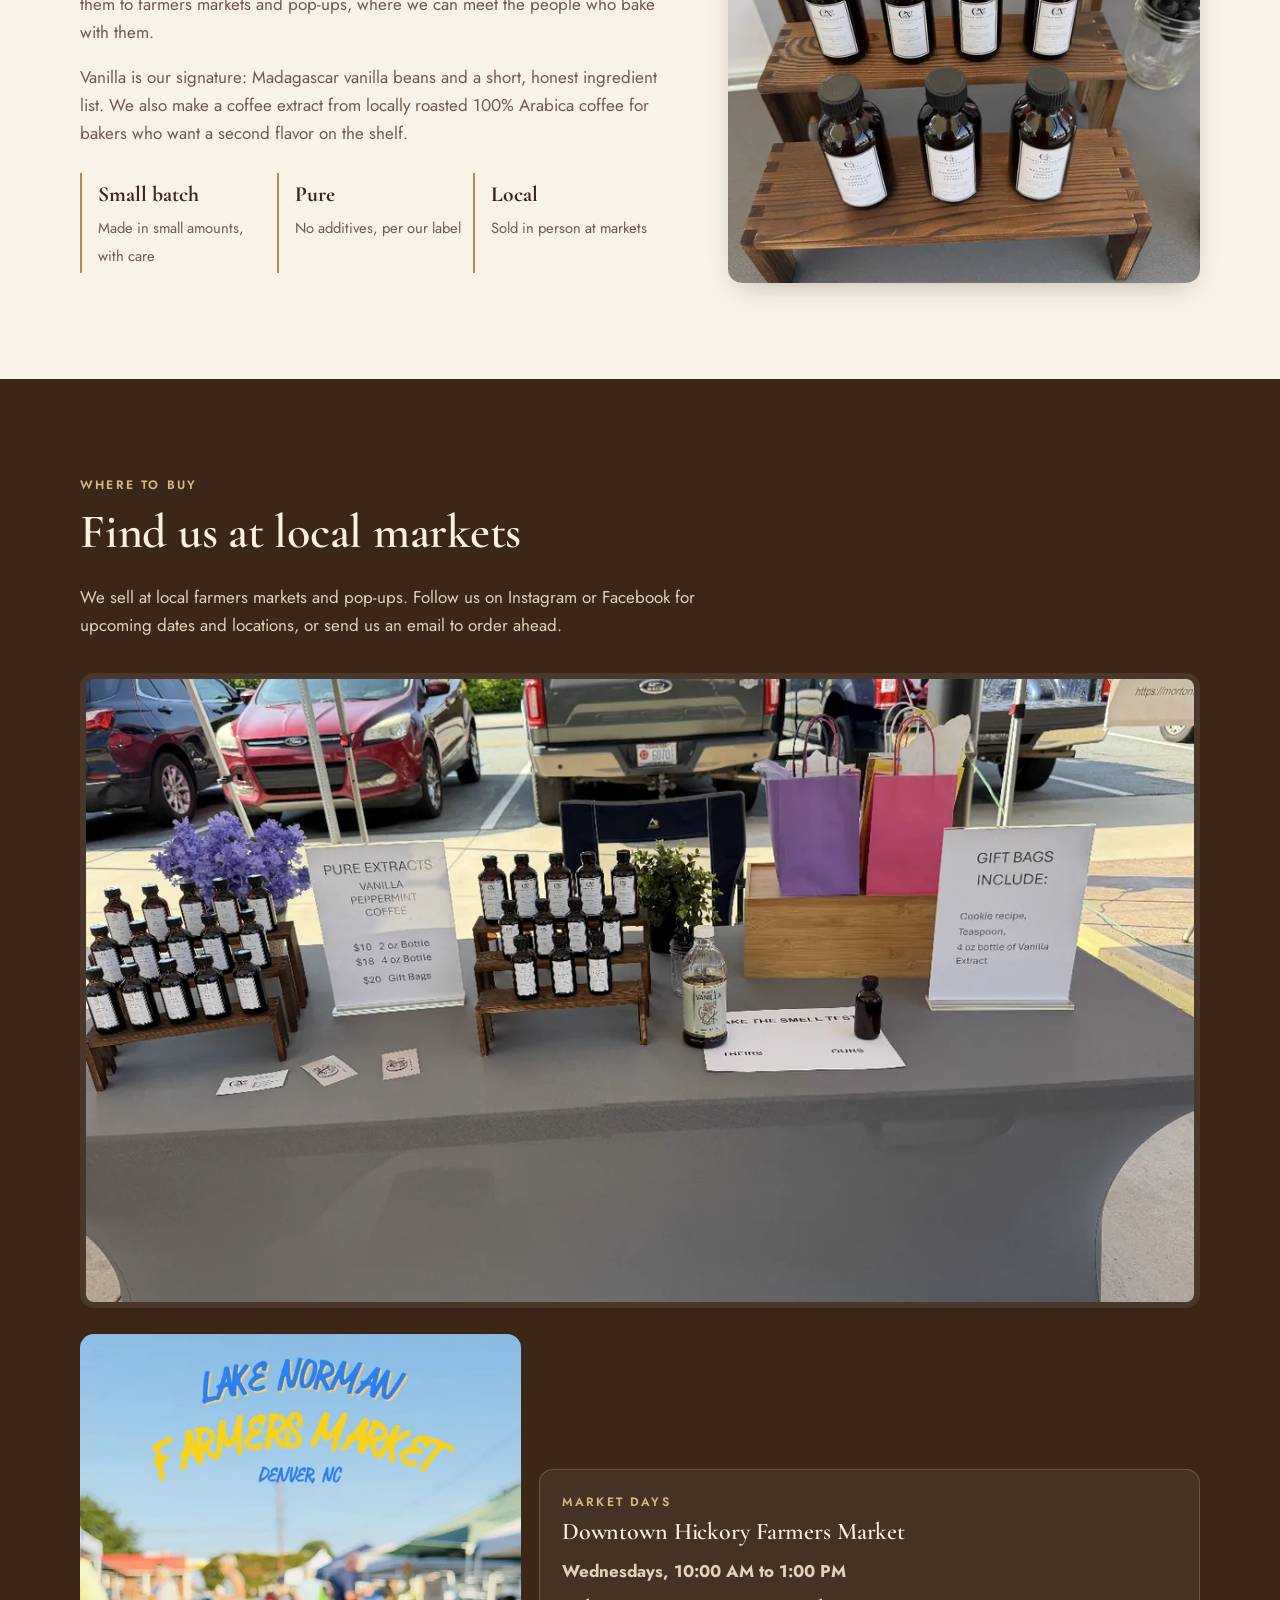
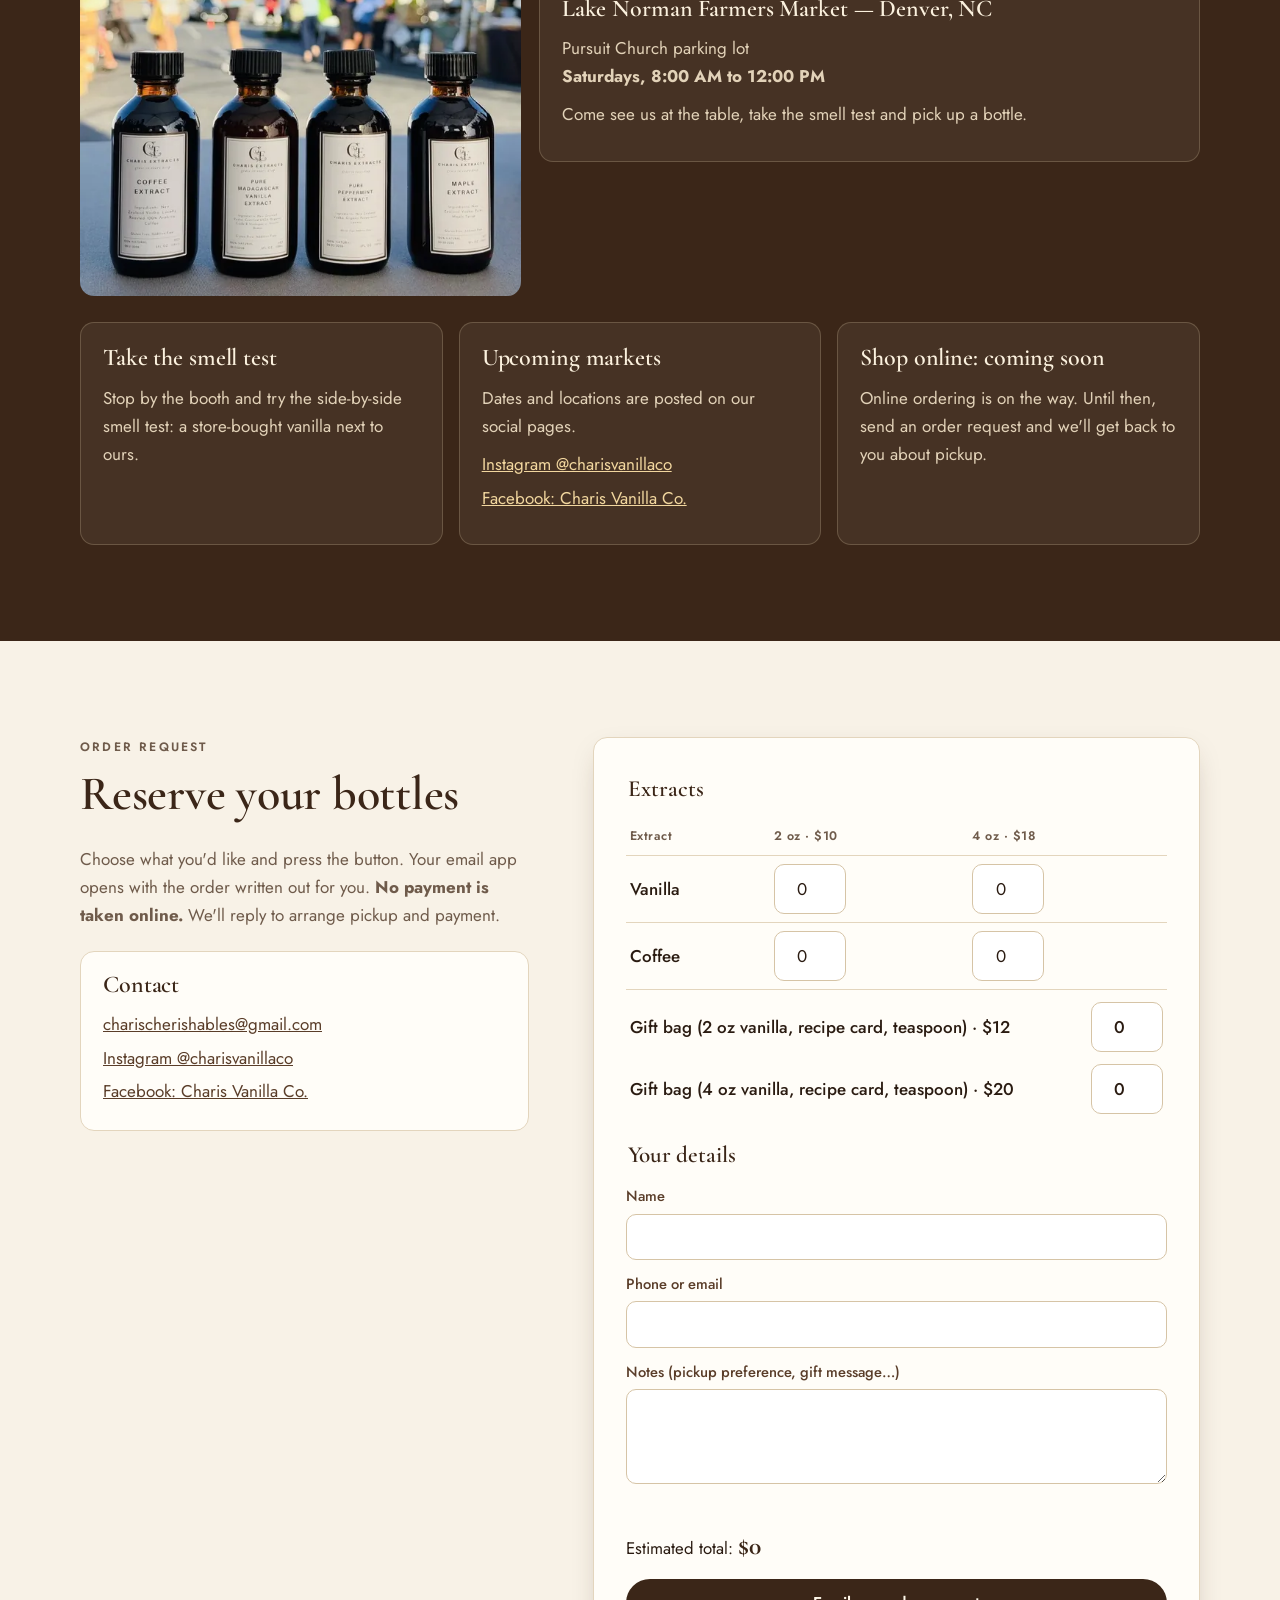
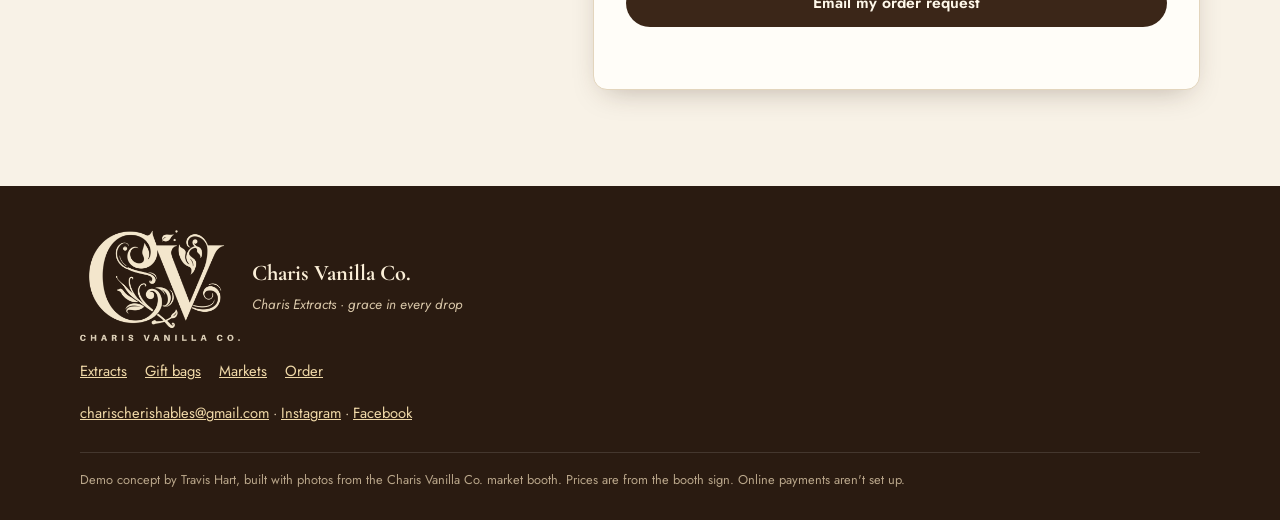
==== commit 2367287c: "Publish charis-vanilla-co" ====
--- a/charis-vanilla-co/index.html
+++ b/charis-vanilla-co/index.html
@@ -17,9 +17,9 @@
 <meta name="twitter:card" content="summary_large_image">
 <link rel="preconnect" href="https://fonts.googleapis.com">
 <link rel="preconnect" href="https://fonts.gstatic.com" crossorigin>
-<link href="https://fonts.googleapis.com/css2?family=Cormorant+Garamond:ital,wght@0,500;0,600;0,700;1,500&family=Jost:wght@400;500;600&family=Montserrat:wght@600&family=Sacramento&display=swap" rel="stylesheet">
+<link href="https://fonts.googleapis.com/css2?family=Cormorant+Garamond:ital,wght@0,500;0,600;0,700;1,500&family=Jost:wght@400;500;600&family=Montserrat:wght@600&family=Birthstone&display=swap" rel="stylesheet">
 <link rel="preload" as="image" href="img/hero-sm-v5.webp" imagesrcset="img/hero-sm-v5.webp 800w, img/hero-v5.webp 1600w" imagesizes="(min-width: 900px) 50vw, 100vw">
-<link rel="stylesheet" href="styles.css?v=11">
+<link rel="stylesheet" href="styles.css?v=12">
 <script type="application/ld+json">
 {"@context":"https://schema.org","@type":"Store","name":"Charis Vanilla Co.","slogan":"Grace in every drop","email":"charischerishables@gmail.com",
  "sameAs":["https://www.instagram.com/charisvanillaco/"],
@@ -277,6 +277,6 @@
     <p class="demo-note">Demo concept by Travis Hart, built with photos from the Charis Vanilla Co. market booth. Prices are from the booth sign. Online payments aren't set up.</p>
   </div>
 </footer>
-<script src="app.js?v=6" defer></script>
+<script src="app.js?v=7" defer></script>
 </body>
 </html>
--- a/charis-vanilla-co/styles.css
+++ b/charis-vanilla-co/styles.css
@@ -254,7 +254,7 @@
 @media (max-width:360px){.brand-mark{width:46px;height:46px}.brand-text strong{font-size:1.5rem}}
 /* v10: script hero headline, centered with eyebrow */
 .hero .eyebrow{text-align:center}
-.hero h1{font-family:'Sacramento',cursive;font-weight:400;font-size:clamp(2.3rem,9vw,2.9rem);line-height:1.15;text-align:center;letter-spacing:0}
+.hero h1{font-family:'Birthstone',cursive;font-weight:400;font-size:clamp(2.4rem,9vw,3rem);line-height:1.15;text-align:center;letter-spacing:0}
 .hero h1::after{margin-left:auto;margin-right:auto}
 /* v11: brand name matches logo wordmark */
 .brand-text strong{font-family:'Montserrat',sans-serif;font-weight:600;text-transform:uppercase;letter-spacing:.14em;font-size:1.02rem;line-height:1.15;white-space:nowrap}
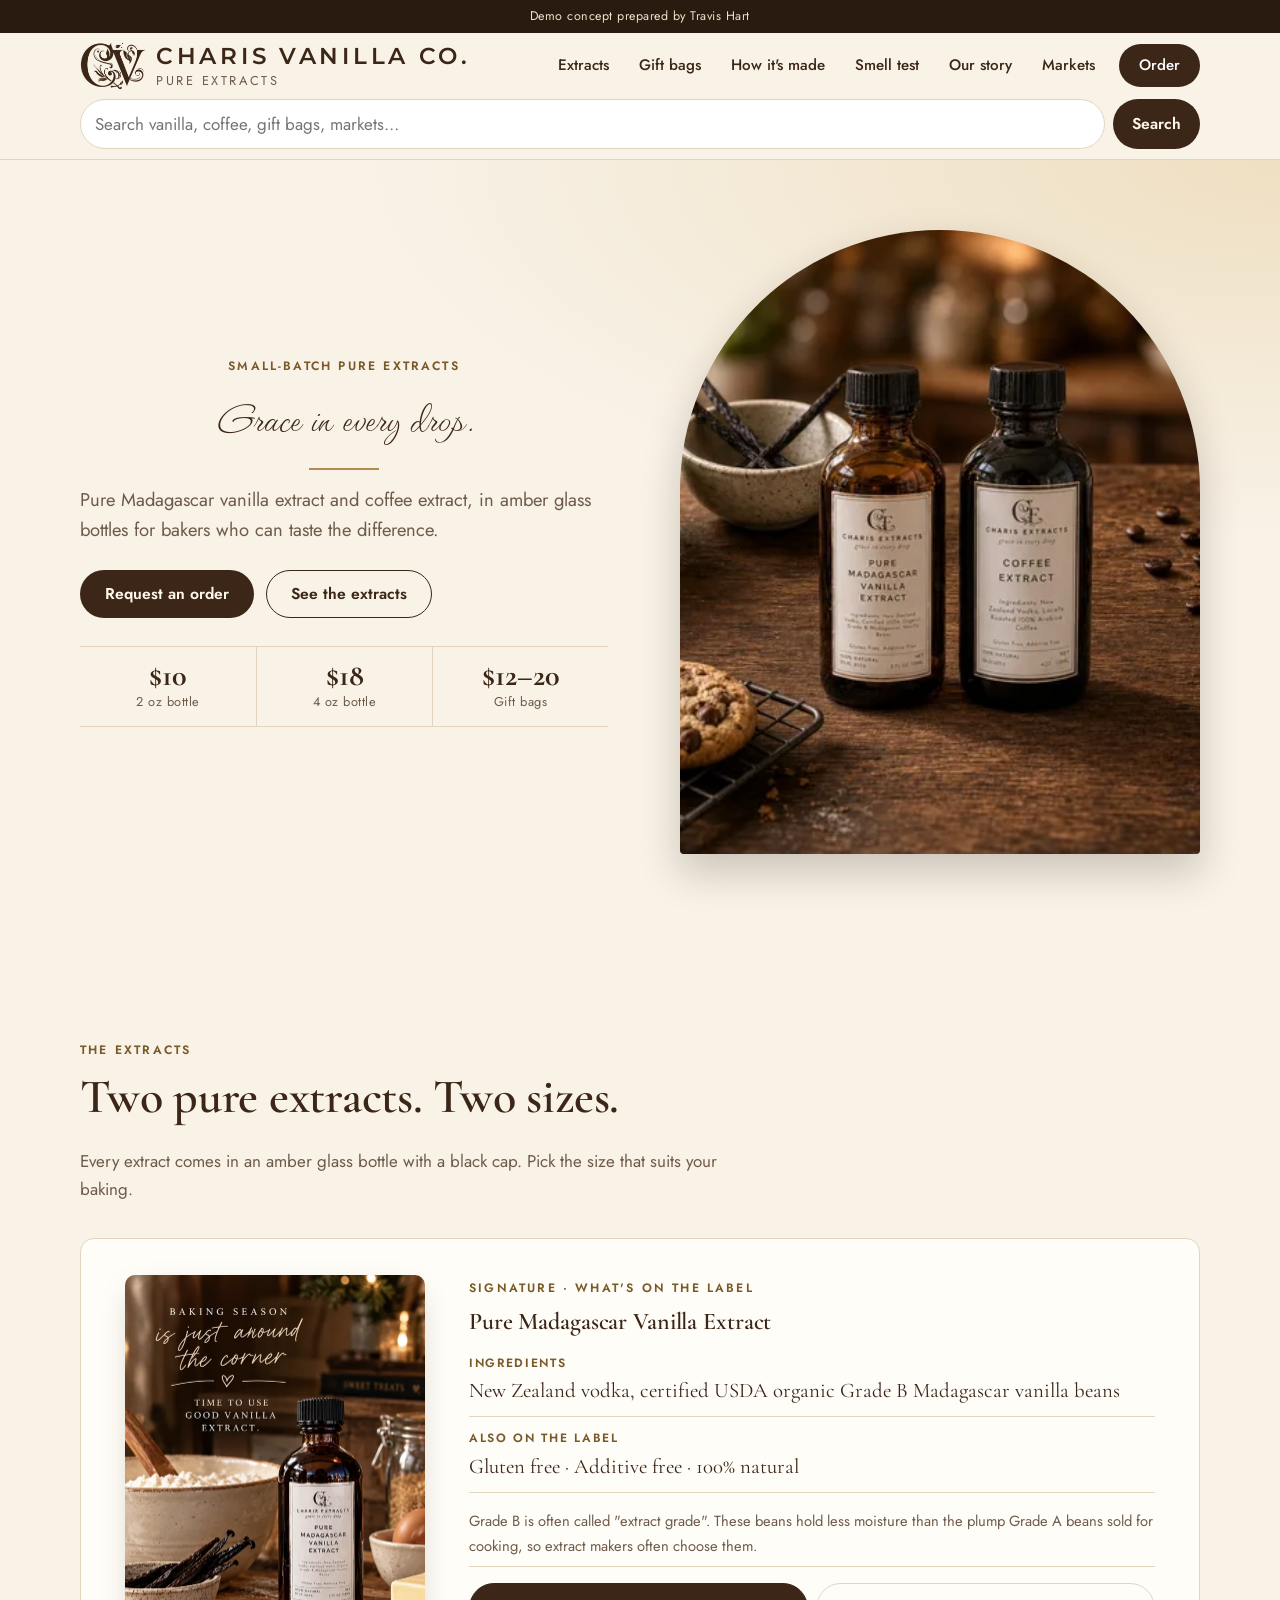
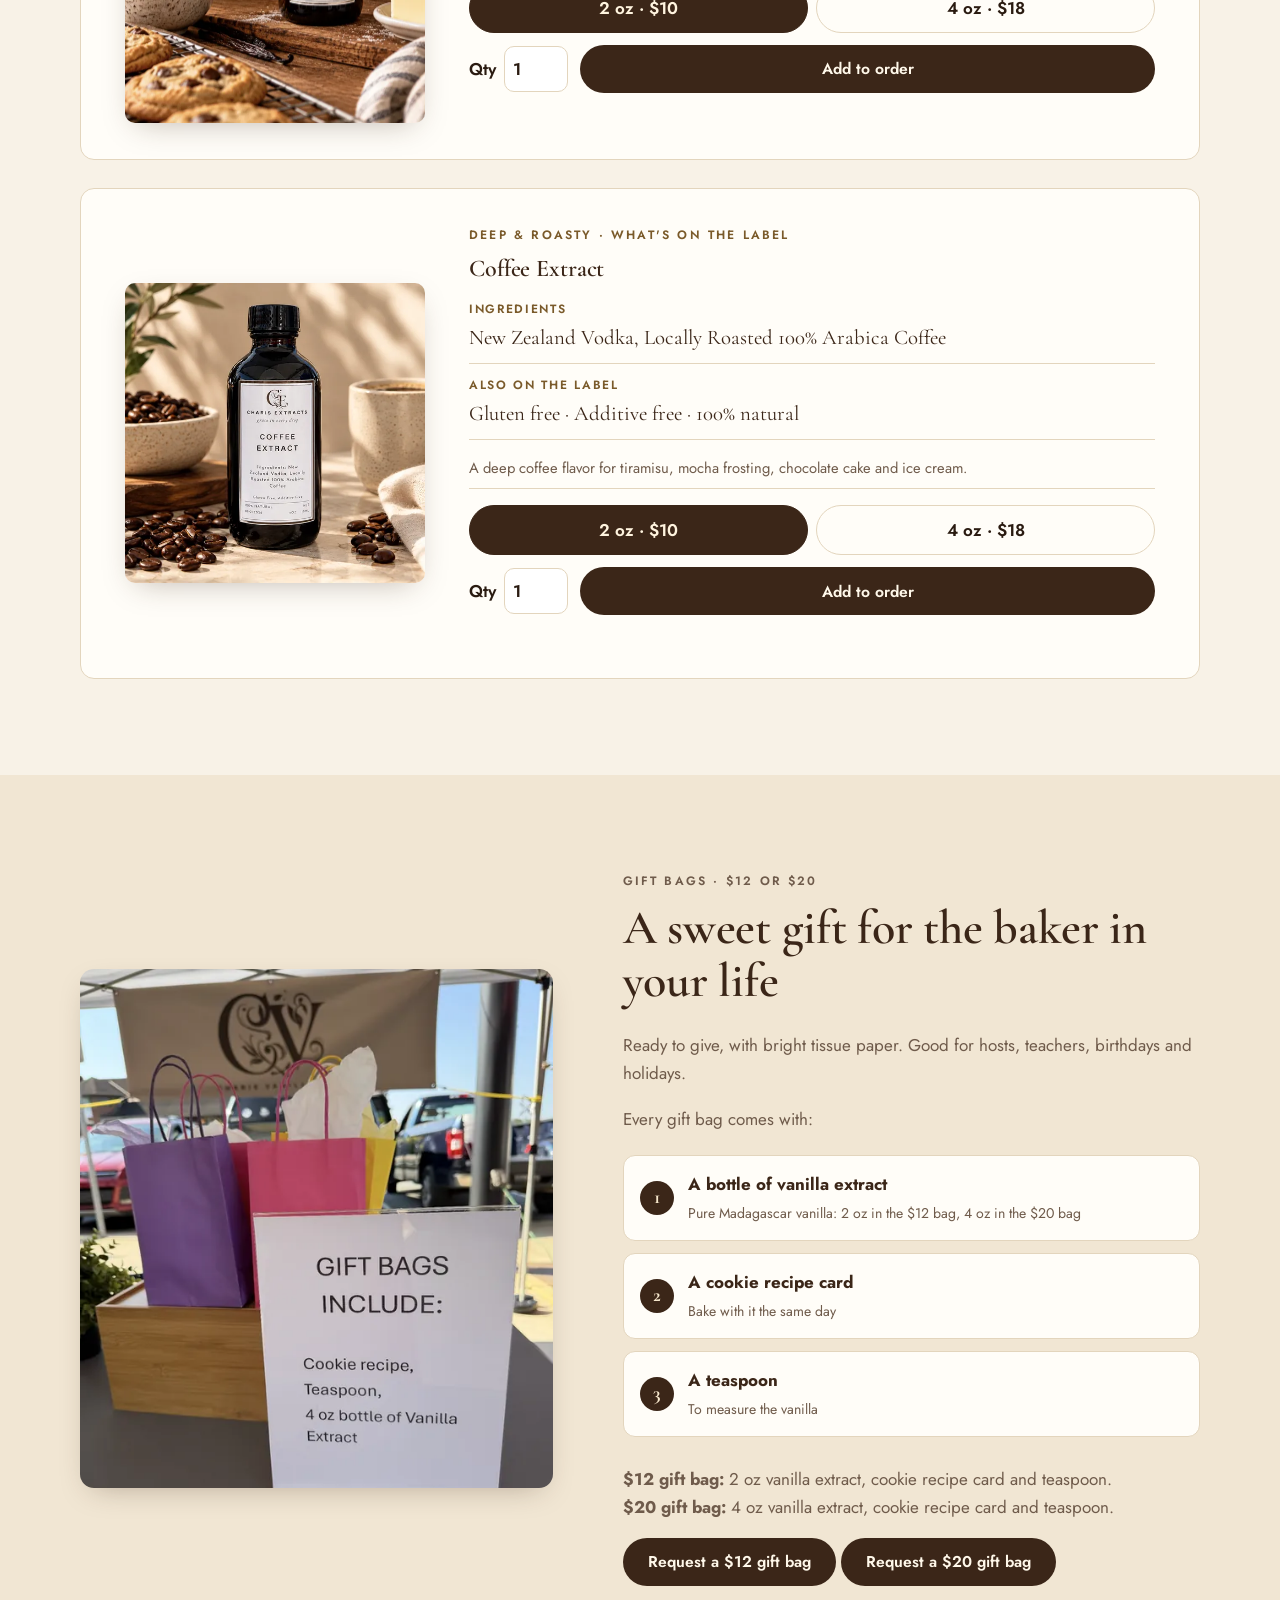
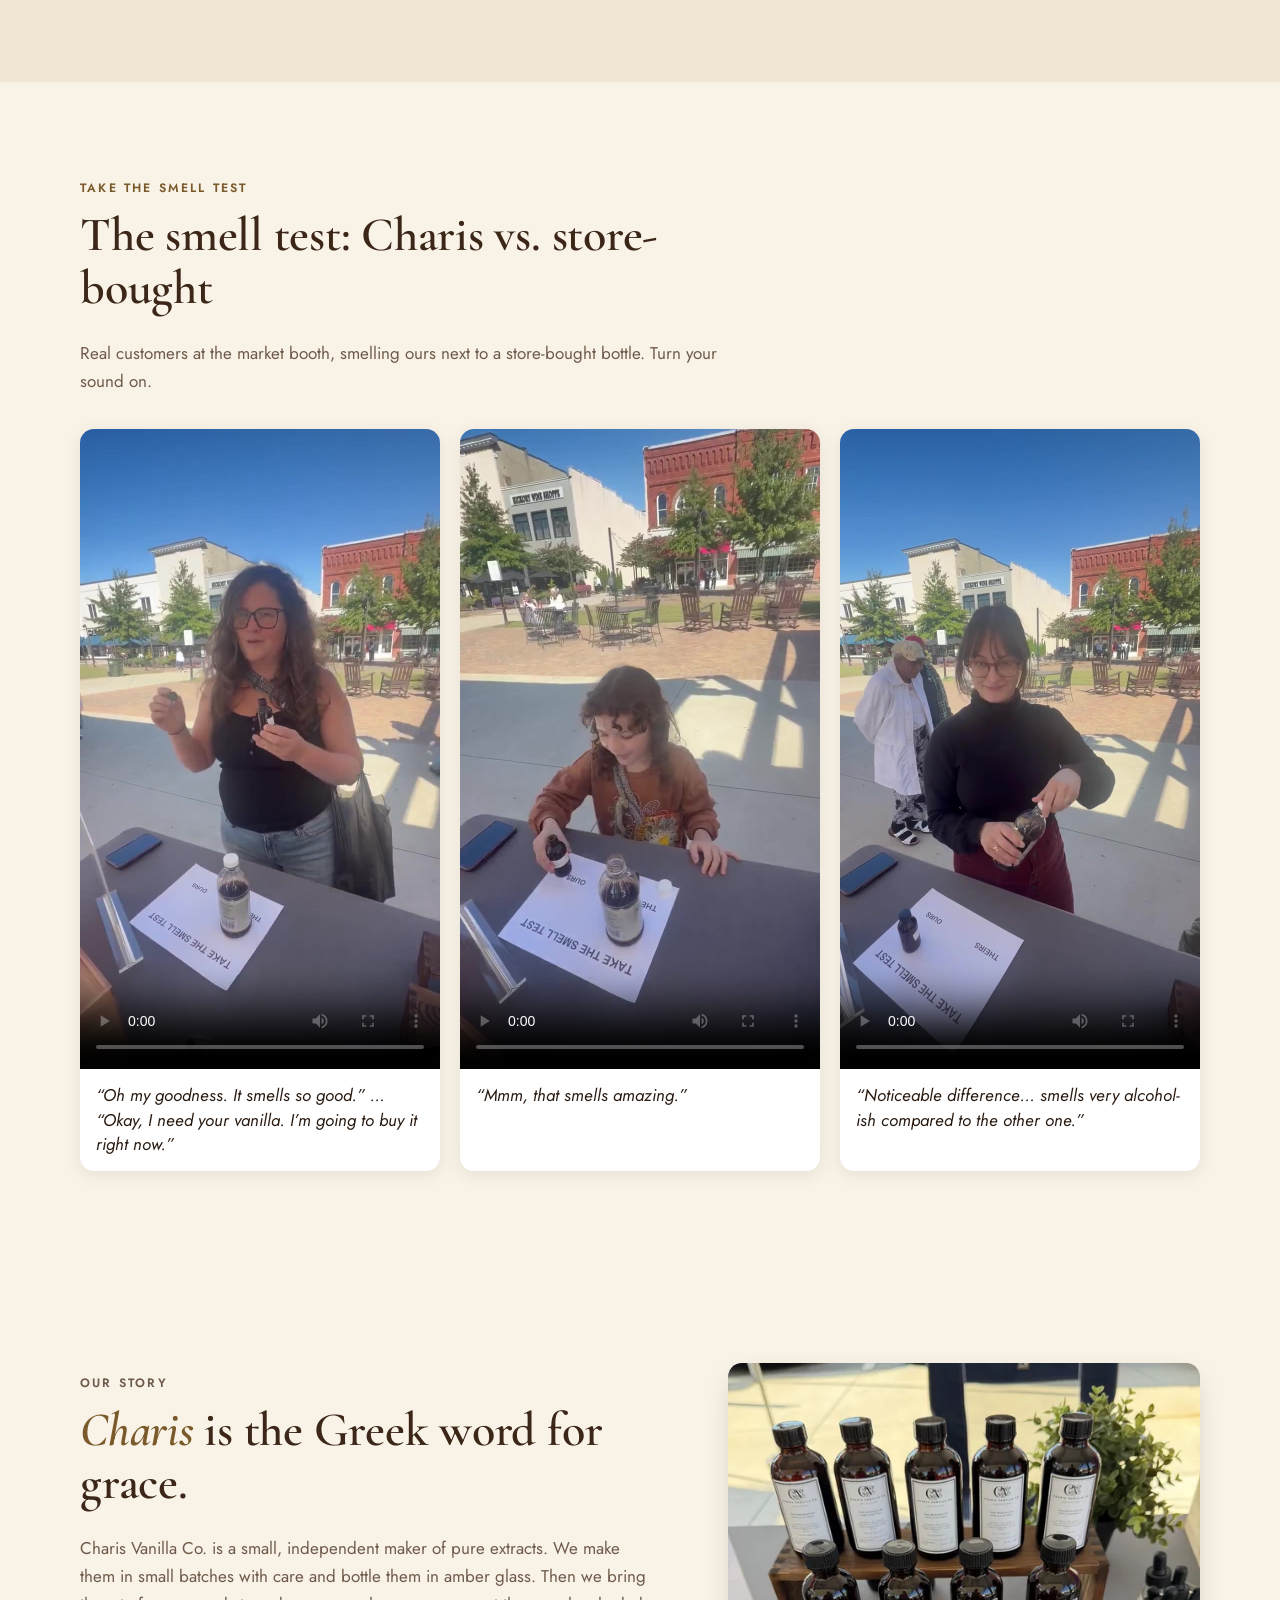
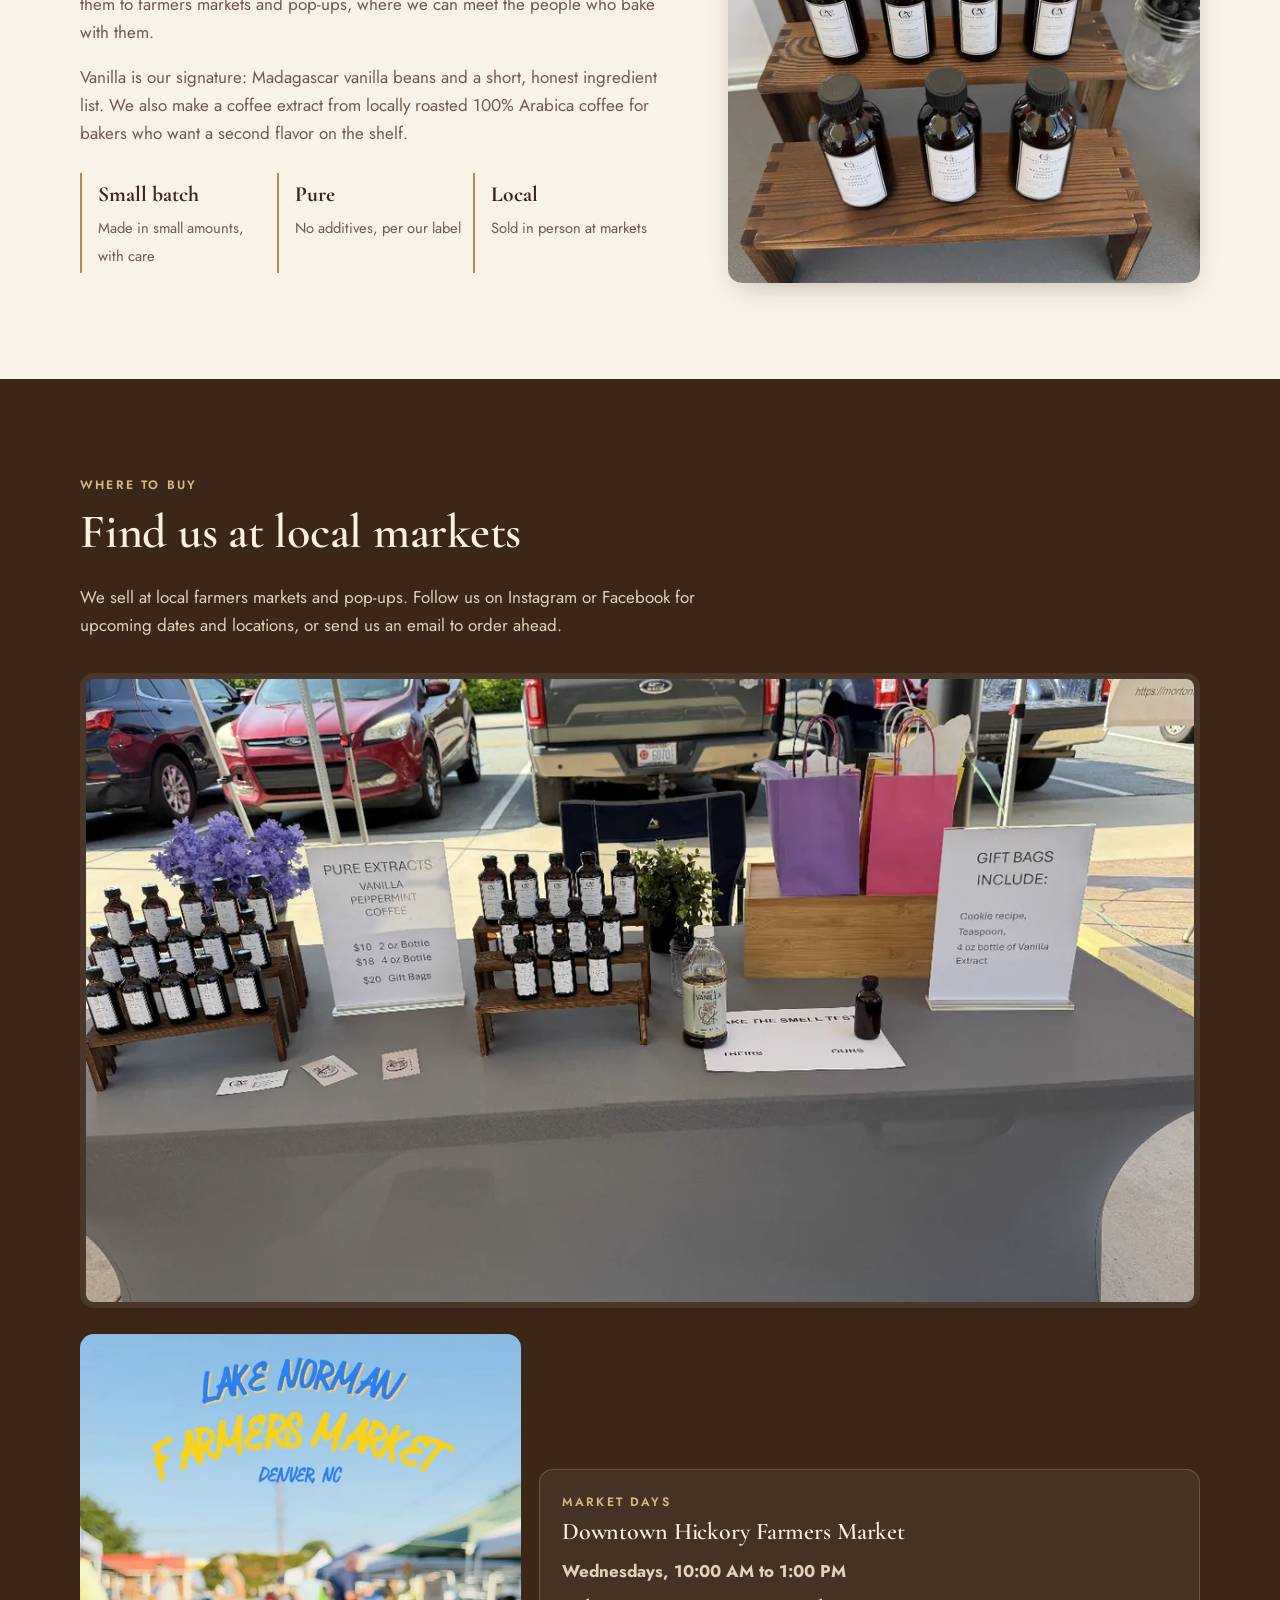
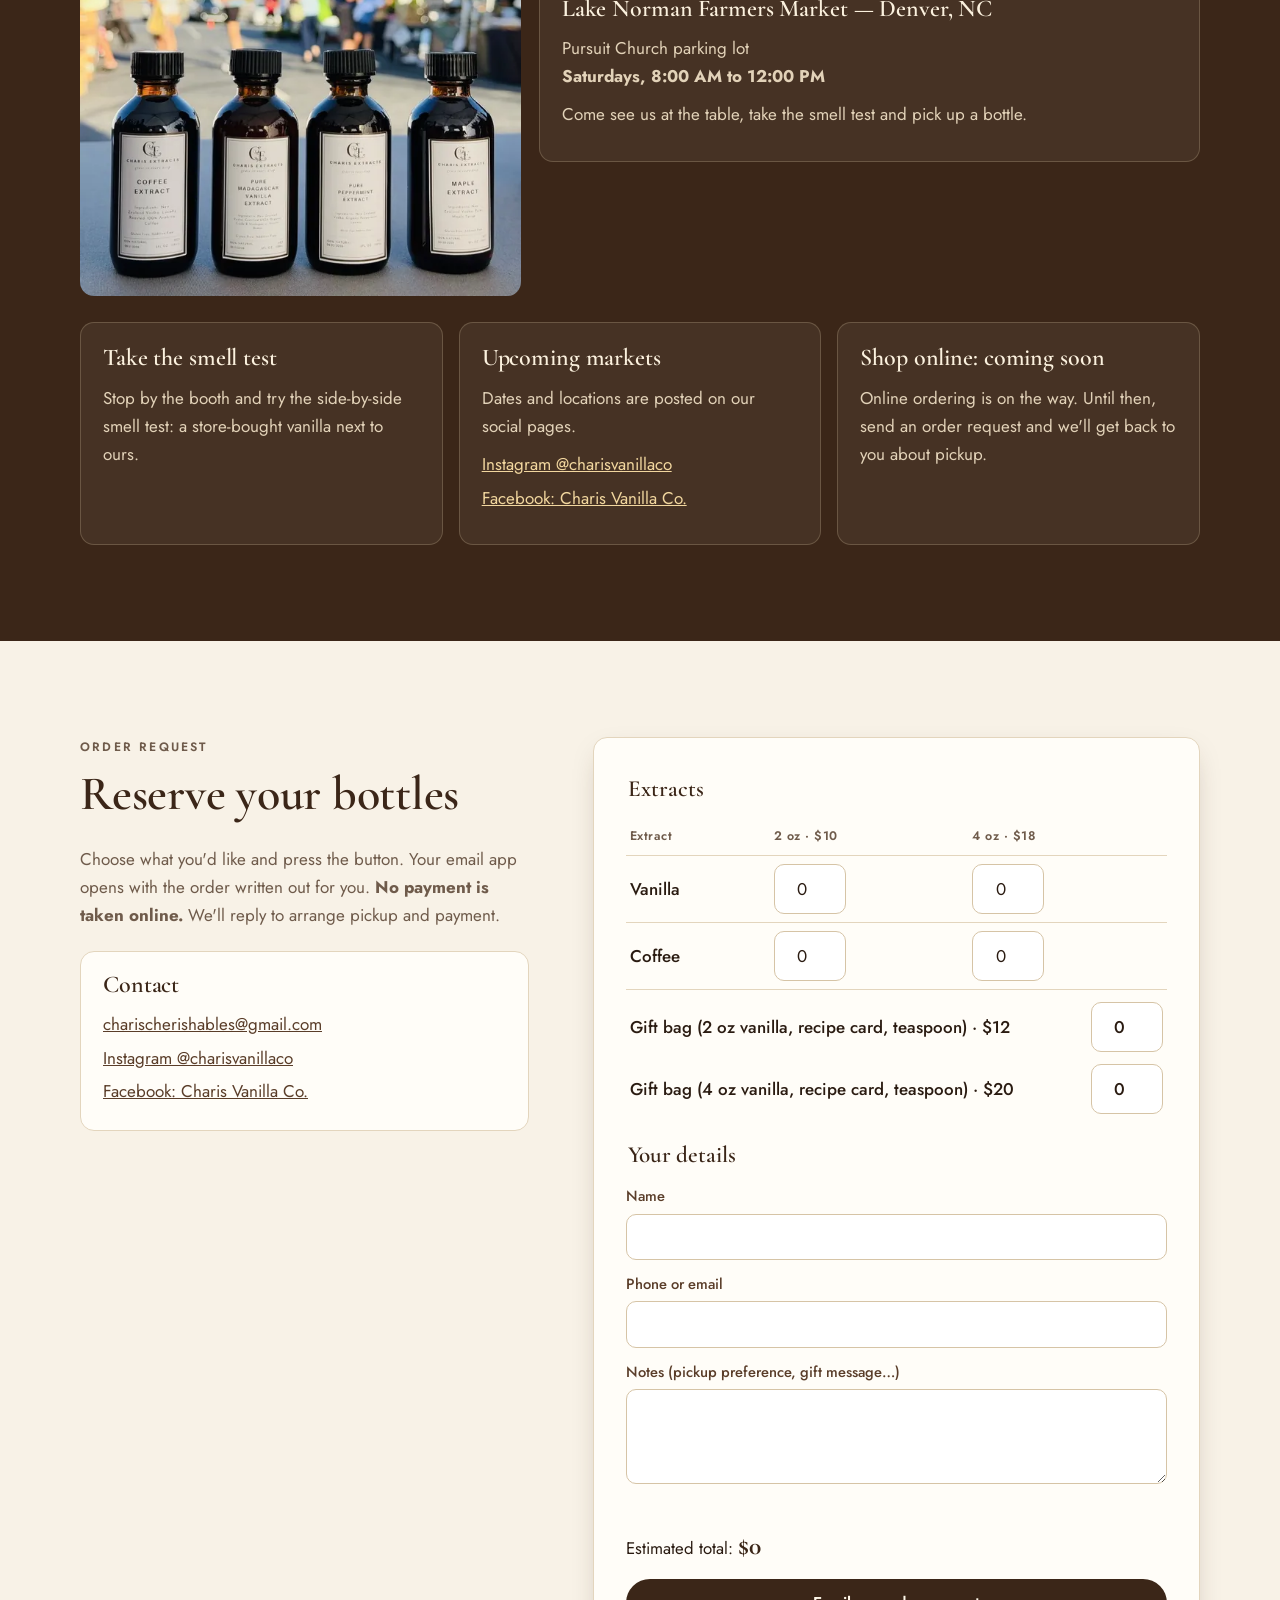
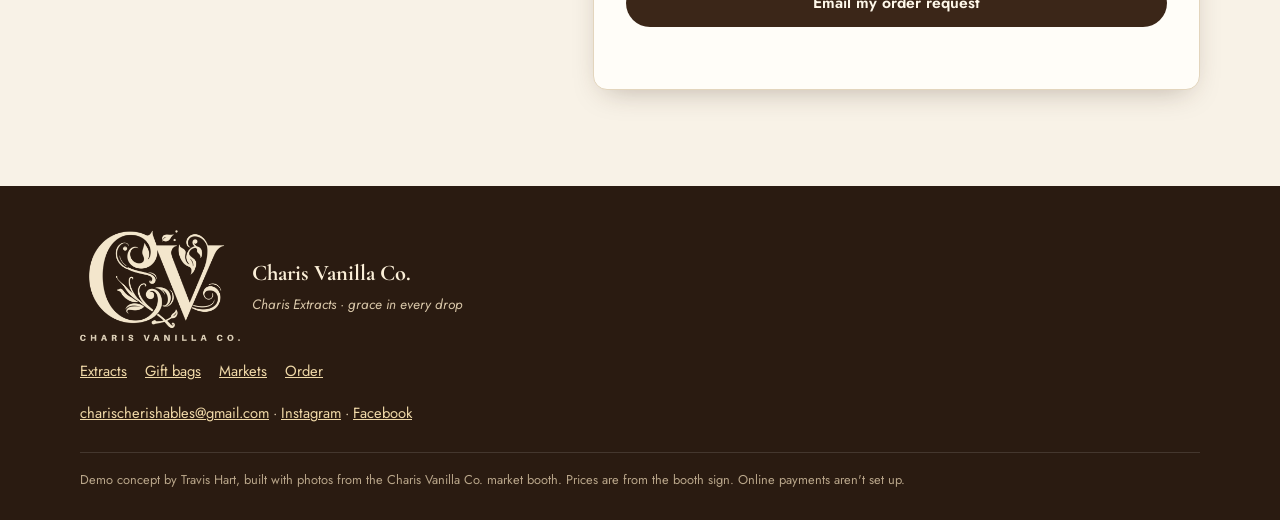
==== commit bdb32eac: "Publish charis-vanilla-co" ====
--- a/charis-vanilla-co/index.html
+++ b/charis-vanilla-co/index.html
@@ -17,9 +17,9 @@
 <meta name="twitter:card" content="summary_large_image">
 <link rel="preconnect" href="https://fonts.googleapis.com">
 <link rel="preconnect" href="https://fonts.gstatic.com" crossorigin>
-<link href="https://fonts.googleapis.com/css2?family=Cormorant+Garamond:ital,wght@0,500;0,600;0,700;1,500&family=Jost:wght@400;500;600&family=Montserrat:wght@600&family=Birthstone&display=swap" rel="stylesheet">
+<link href="https://fonts.googleapis.com/css2?family=Cormorant+Garamond:ital,wght@0,500;0,600;0,700;1,500&family=Jost:wght@400;500;600&family=Montserrat:wght@600&family=Waterfall&display=swap" rel="stylesheet">
 <link rel="preload" as="image" href="img/hero-sm-v5.webp" imagesrcset="img/hero-sm-v5.webp 800w, img/hero-v5.webp 1600w" imagesizes="(min-width: 900px) 50vw, 100vw">
-<link rel="stylesheet" href="styles.css?v=12">
+<link rel="stylesheet" href="styles.css?v=13">
 <script type="application/ld+json">
 {"@context":"https://schema.org","@type":"Store","name":"Charis Vanilla Co.","slogan":"Grace in every drop","email":"charischerishables@gmail.com",
  "sameAs":["https://www.instagram.com/charisvanillaco/"],
@@ -277,6 +277,6 @@
     <p class="demo-note">Demo concept by Travis Hart, built with photos from the Charis Vanilla Co. market booth. Prices are from the booth sign. Online payments aren't set up.</p>
   </div>
 </footer>
-<script src="app.js?v=7" defer></script>
+<script src="app.js?v=8" defer></script>
 </body>
 </html>
--- a/charis-vanilla-co/styles.css
+++ b/charis-vanilla-co/styles.css
@@ -254,7 +254,7 @@
 @media (max-width:360px){.brand-mark{width:46px;height:46px}.brand-text strong{font-size:1.5rem}}
 /* v10: script hero headline, centered with eyebrow */
 .hero .eyebrow{text-align:center}
-.hero h1{font-family:'Birthstone',cursive;font-weight:400;font-size:clamp(2.4rem,9vw,3rem);line-height:1.15;text-align:center;letter-spacing:0}
+.hero h1{font-family:'Waterfall',cursive;font-weight:400;font-size:clamp(2.6rem,10vw,3.2rem);line-height:1.15;text-align:center;letter-spacing:0}
 .hero h1::after{margin-left:auto;margin-right:auto}
 /* v11: brand name matches logo wordmark */
 .brand-text strong{font-family:'Montserrat',sans-serif;font-weight:600;text-transform:uppercase;letter-spacing:.14em;font-size:1.02rem;line-height:1.15;white-space:nowrap}
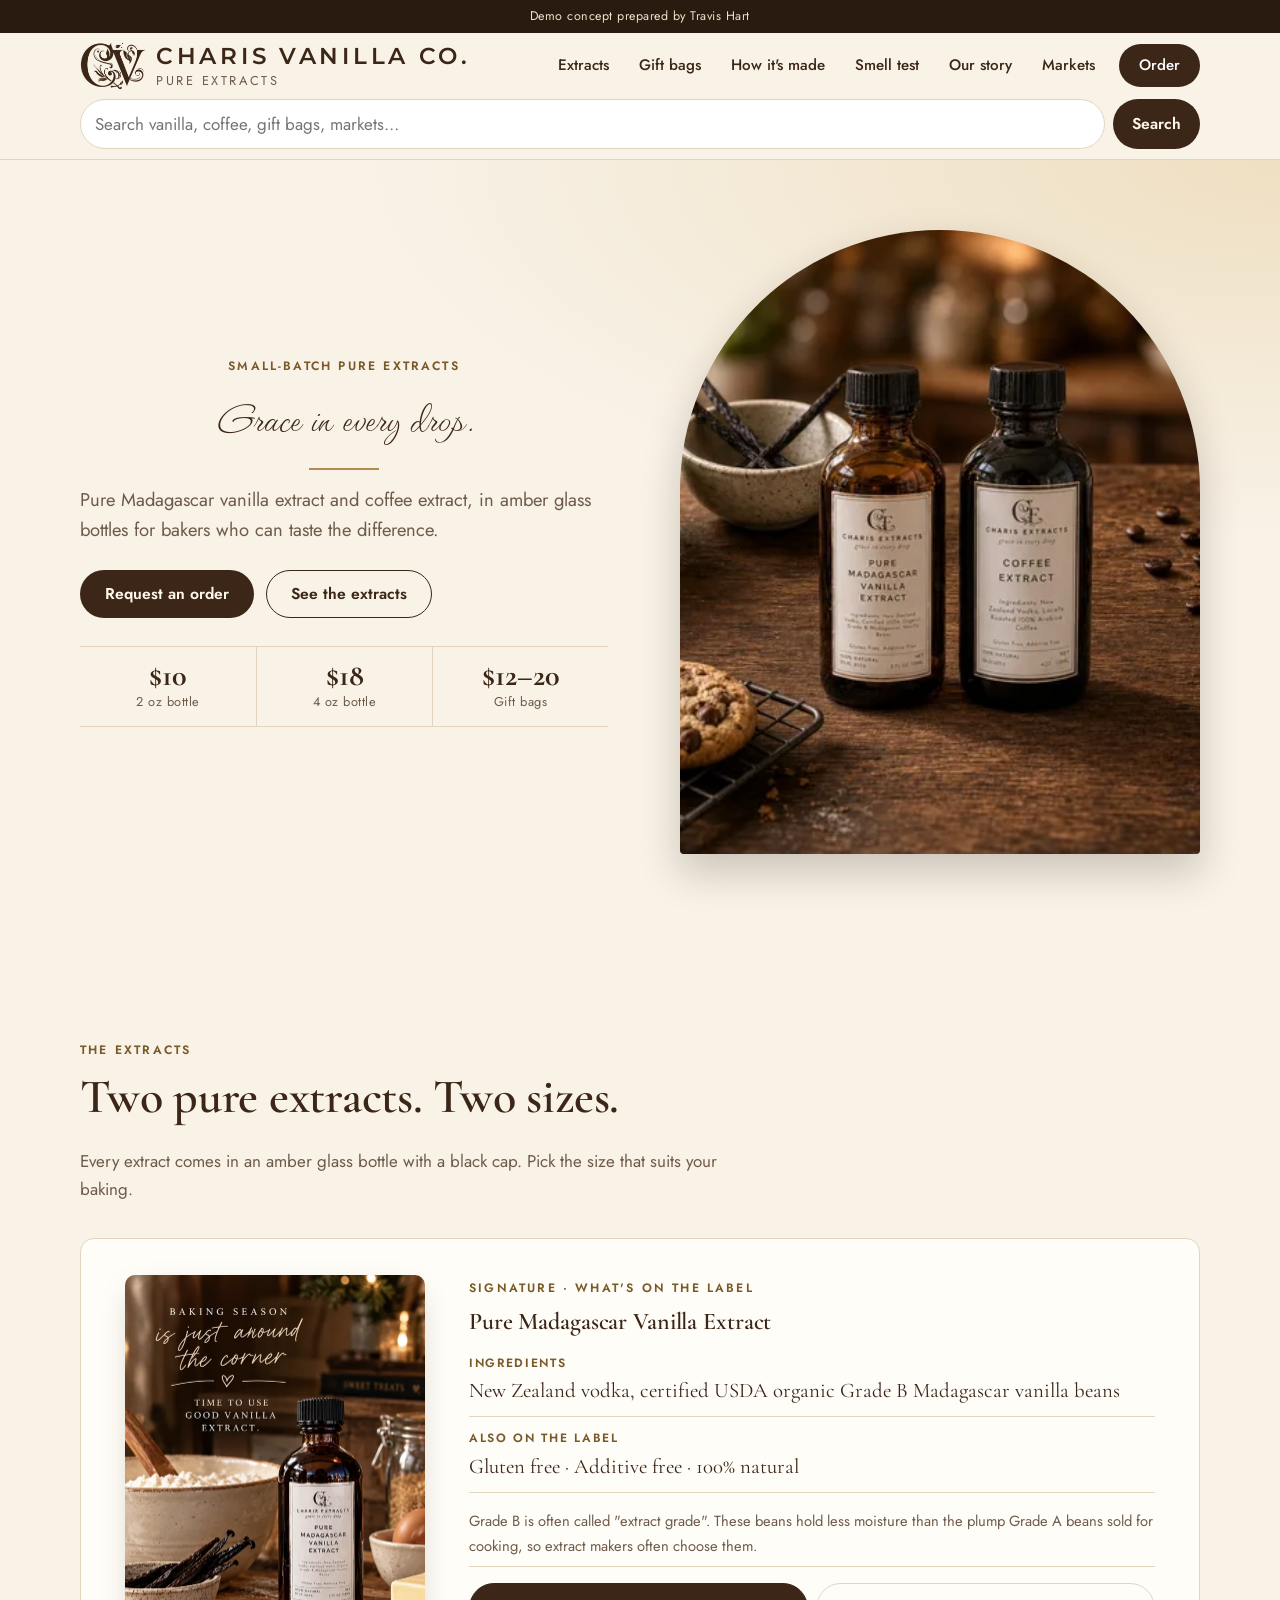
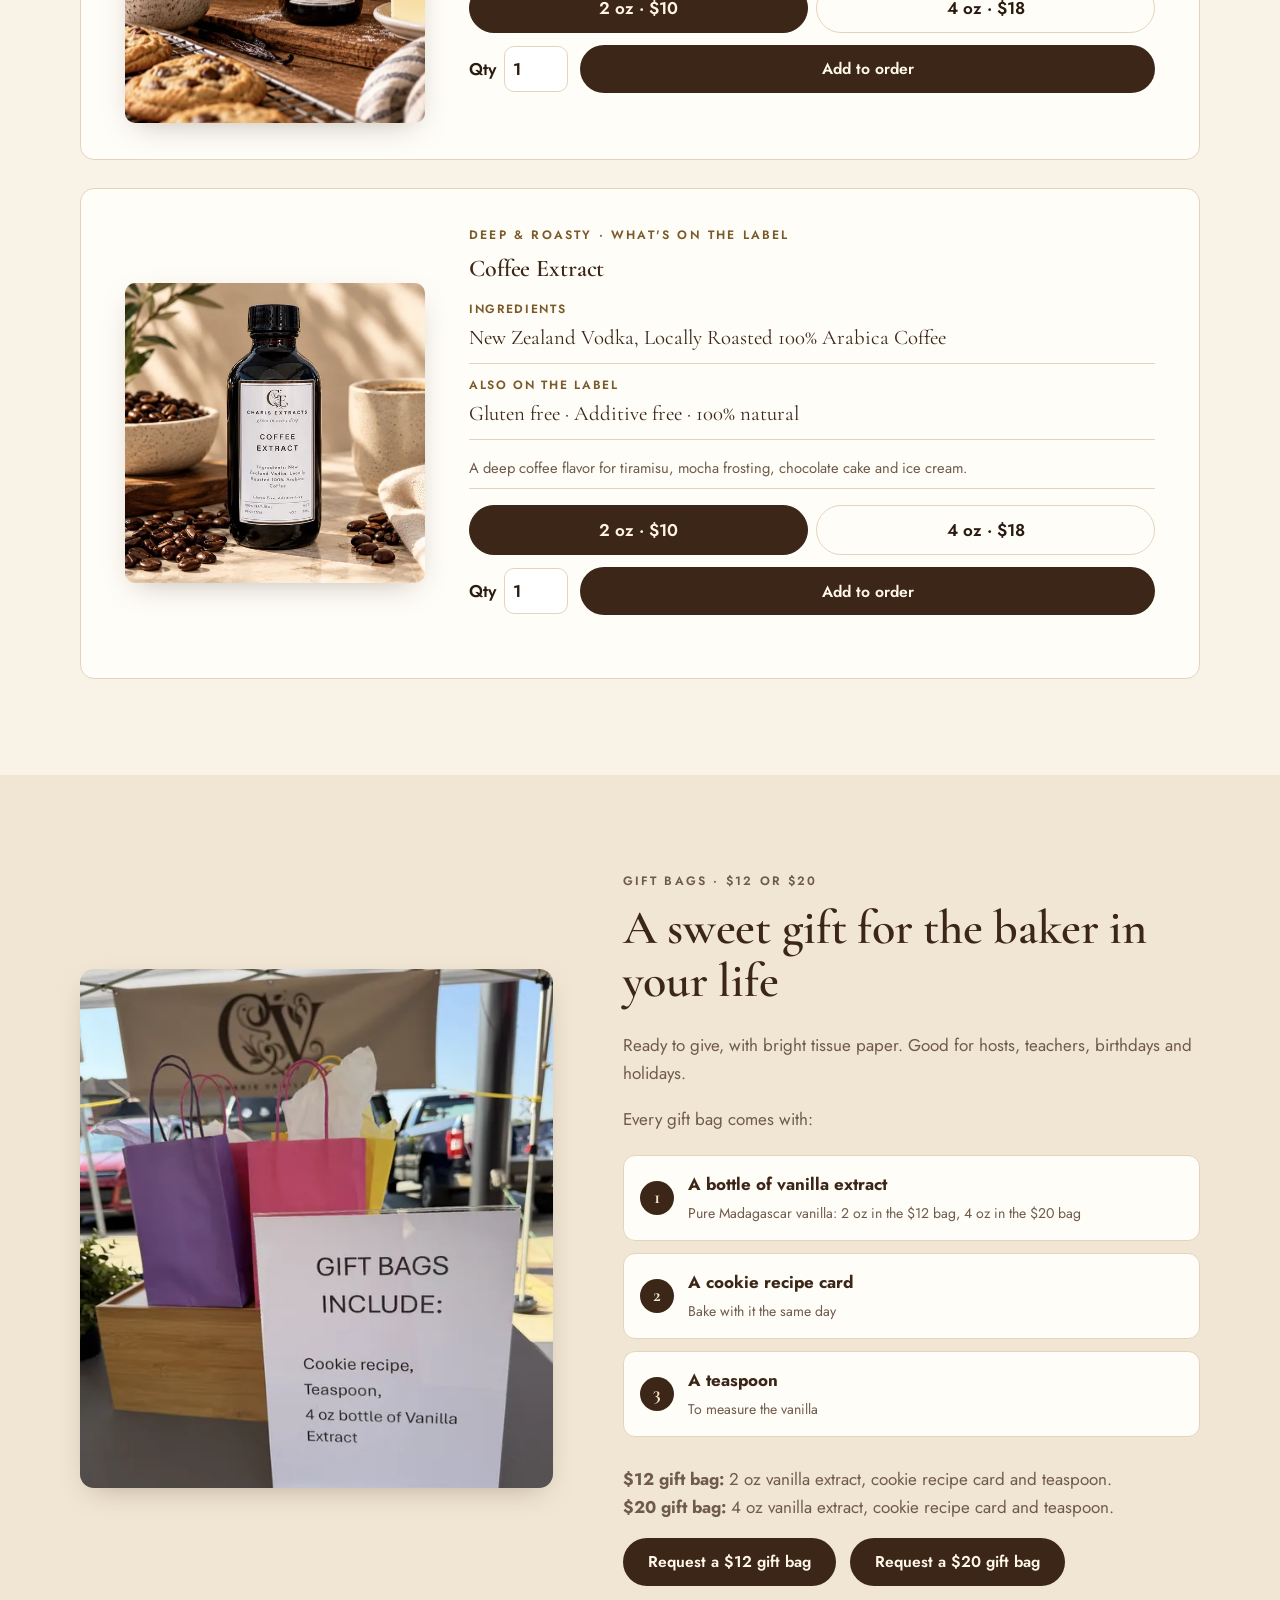
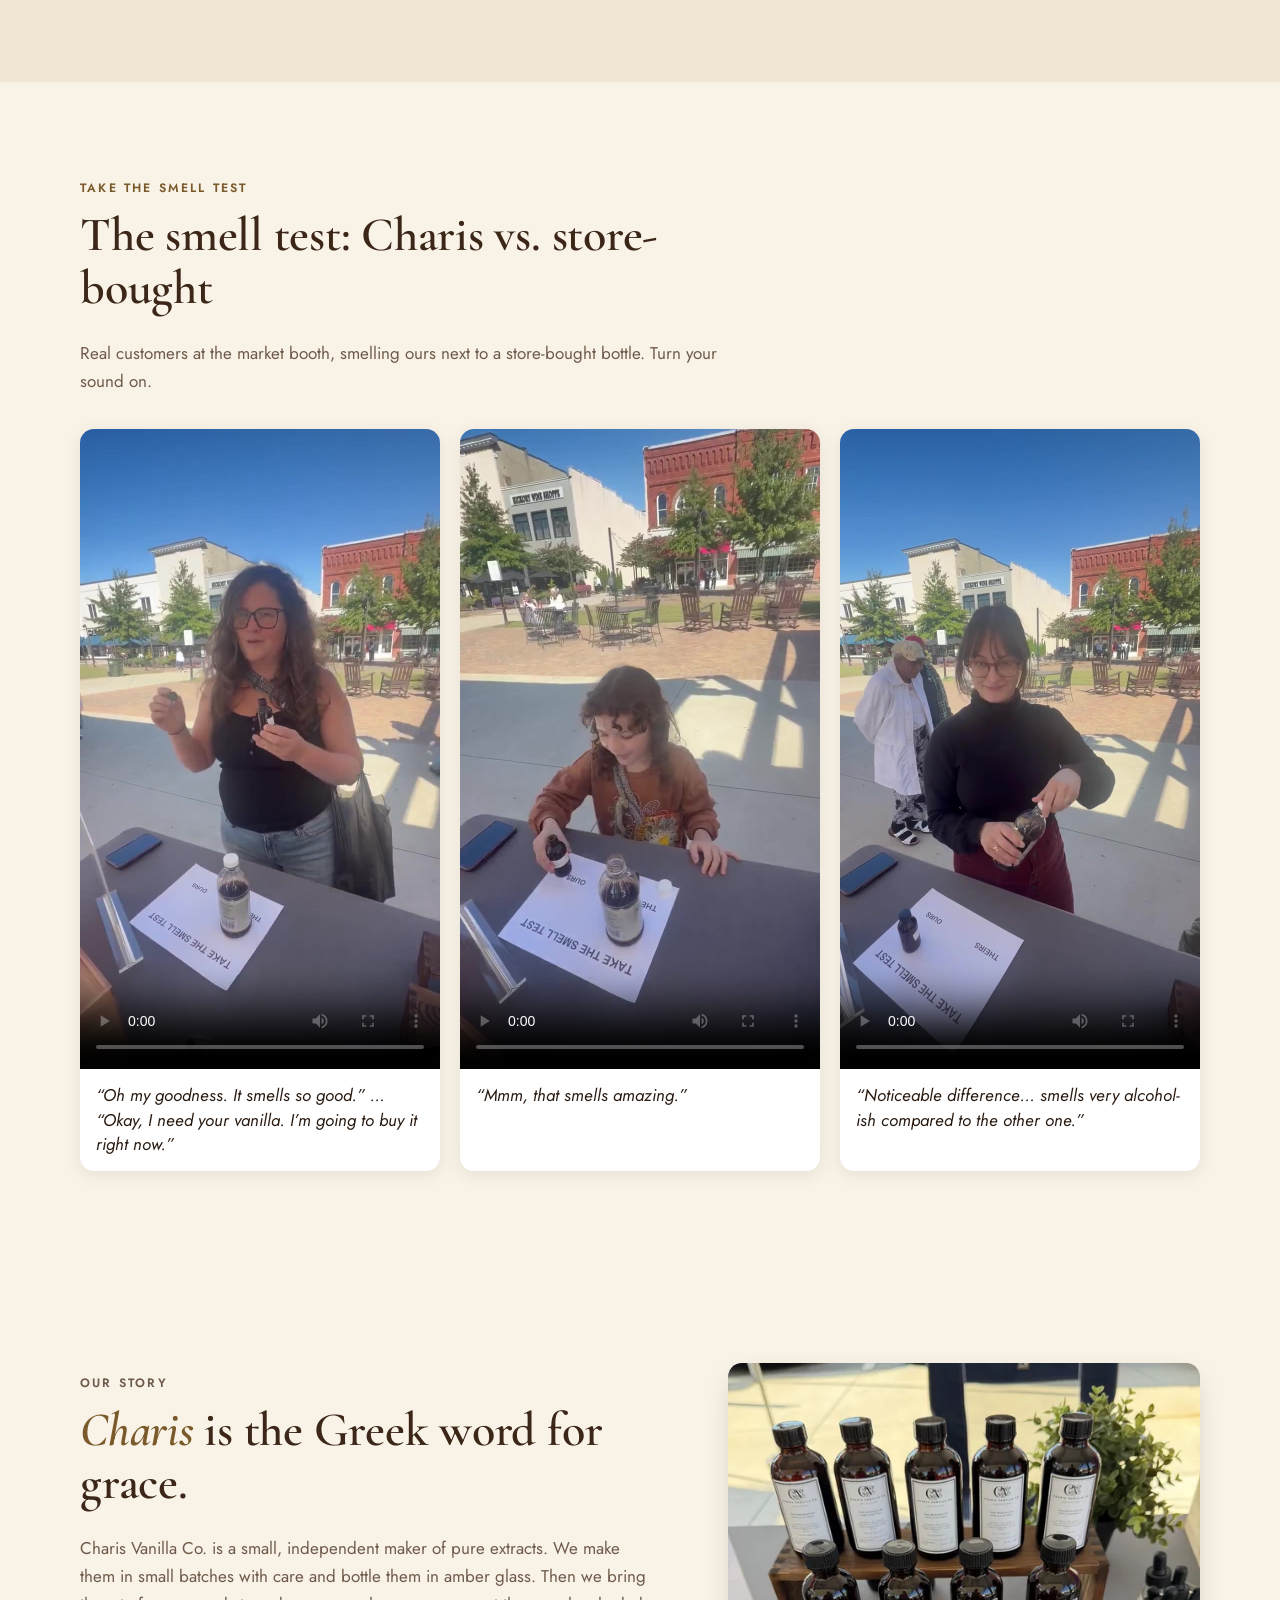
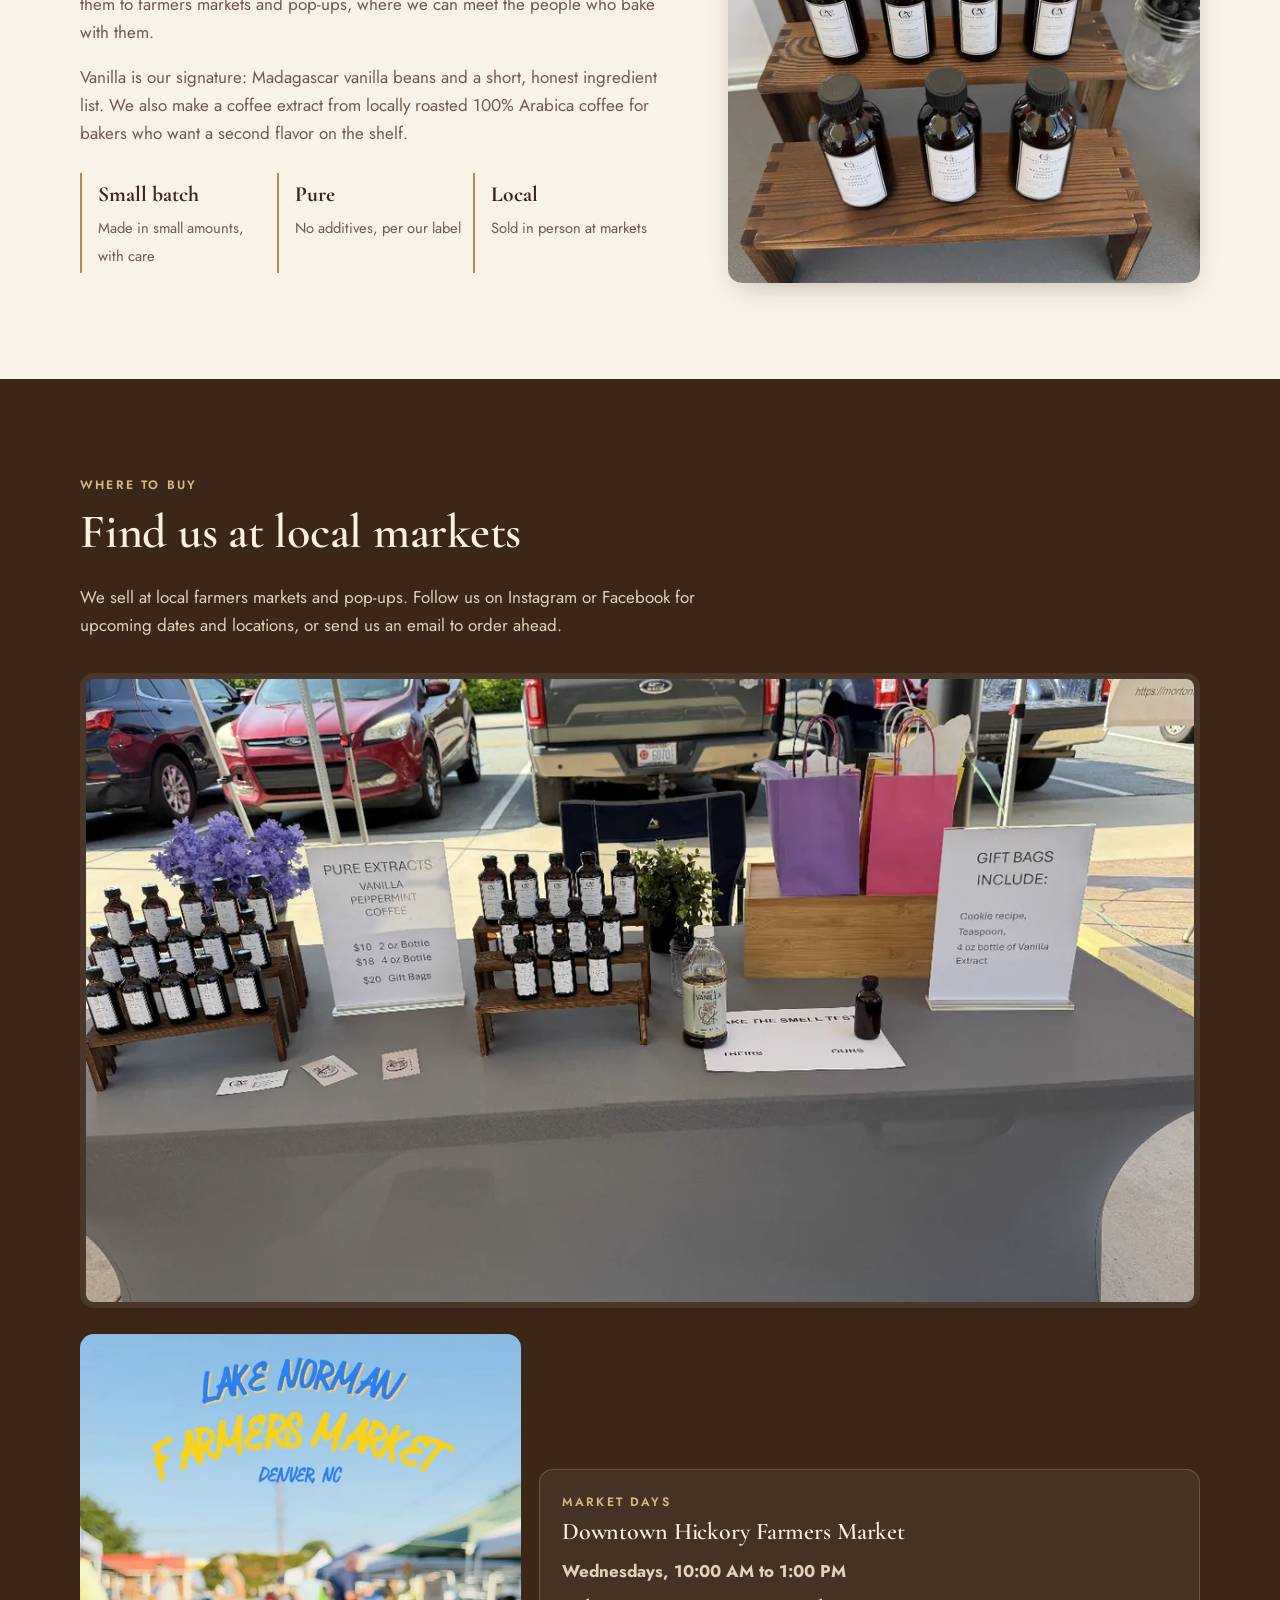
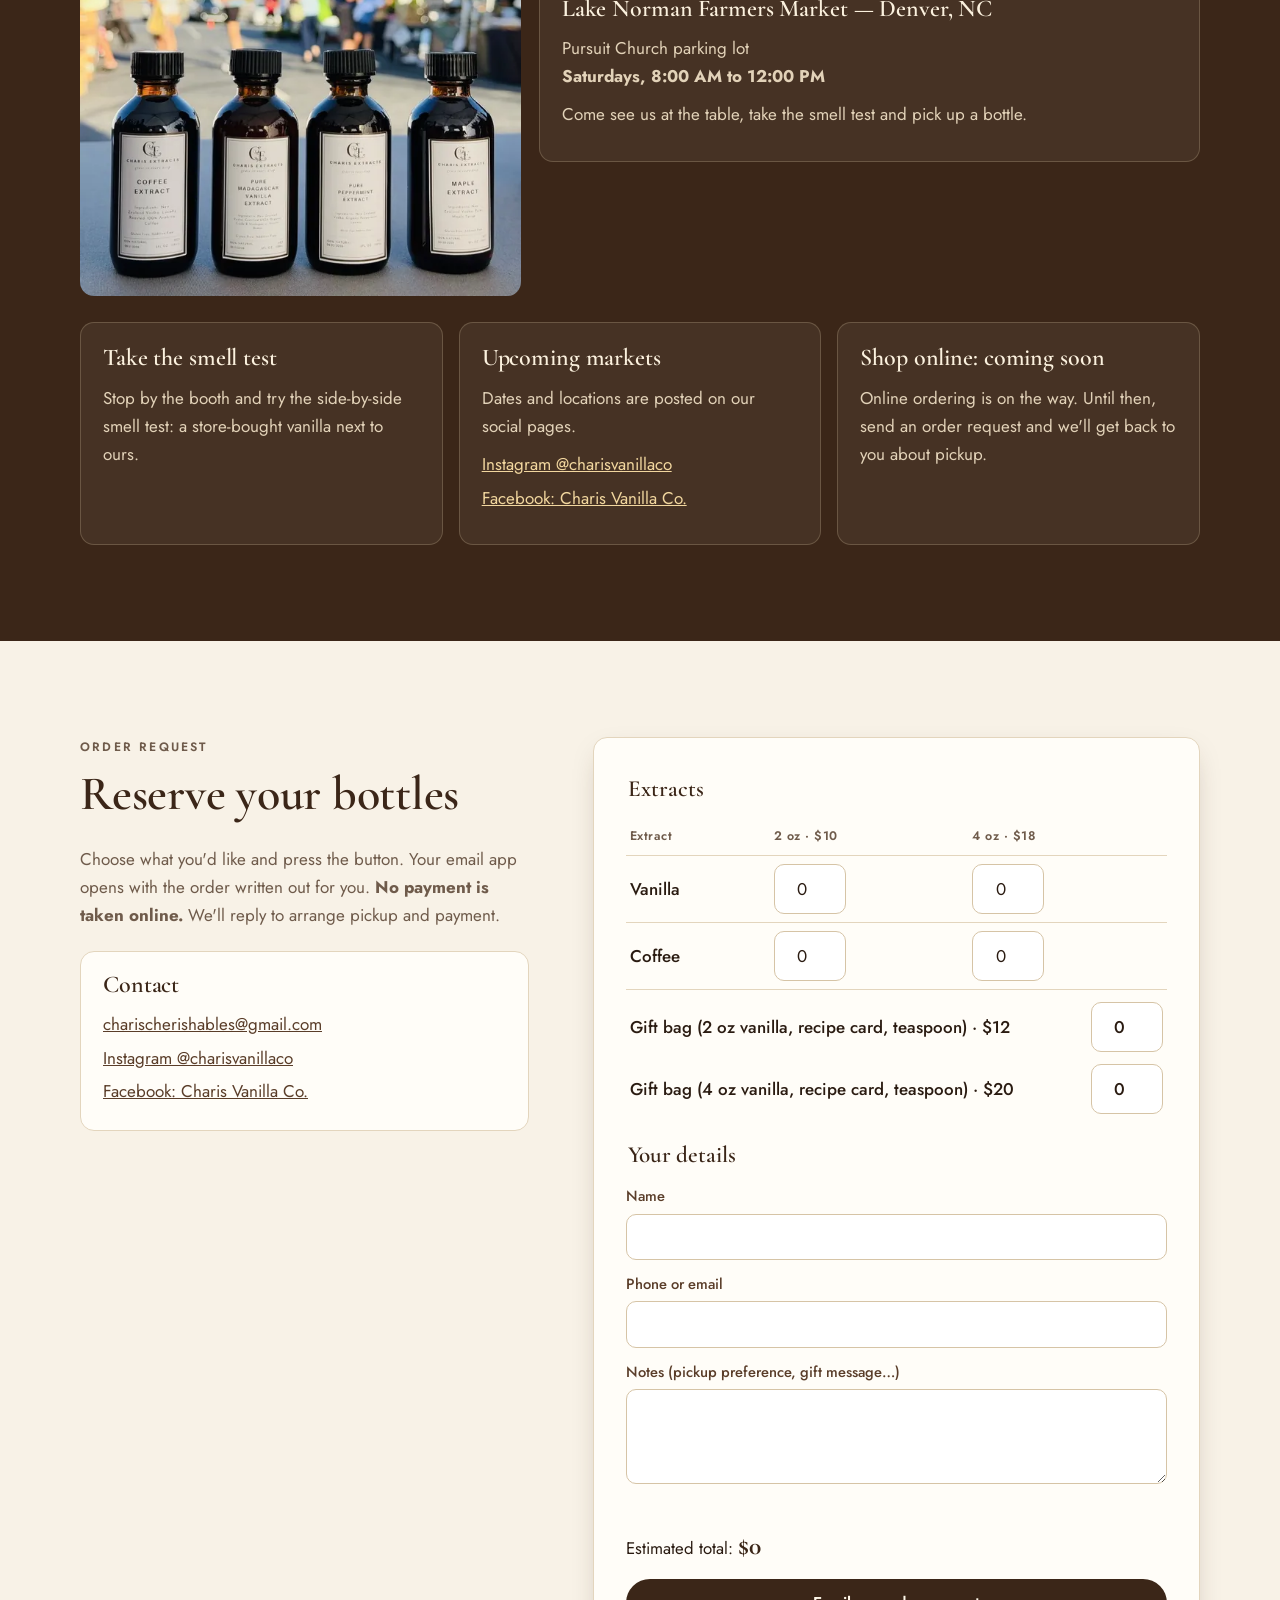
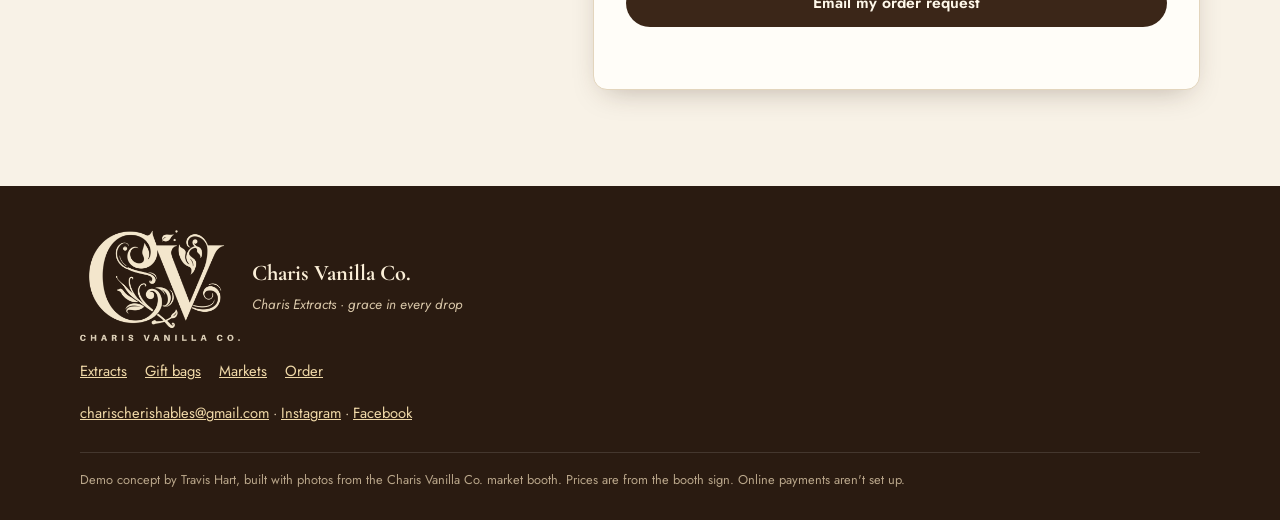
==== commit 956b7cb8: "Publish charis-vanilla-co" ====
--- a/charis-vanilla-co/index.html
+++ b/charis-vanilla-co/index.html
@@ -19,7 +19,7 @@
 <link rel="preconnect" href="https://fonts.gstatic.com" crossorigin>
 <link href="https://fonts.googleapis.com/css2?family=Cormorant+Garamond:ital,wght@0,500;0,600;0,700;1,500&family=Jost:wght@400;500;600&family=Montserrat:wght@600&family=Waterfall&display=swap" rel="stylesheet">
 <link rel="preload" as="image" href="img/hero-sm-v5.webp" imagesrcset="img/hero-sm-v5.webp 800w, img/hero-v5.webp 1600w" imagesizes="(min-width: 900px) 50vw, 100vw">
-<link rel="stylesheet" href="styles.css?v=13">
+<link rel="stylesheet" href="styles.css?v=16">
 <script type="application/ld+json">
 {"@context":"https://schema.org","@type":"Store","name":"Charis Vanilla Co.","slogan":"Grace in every drop","email":"charischerishables@gmail.com",
  "sameAs":["https://www.instagram.com/charisvanillaco/"],
@@ -155,7 +155,7 @@
         <li><span class="num">3</span><div><strong>A teaspoon</strong><small>To measure the vanilla</small></div></li>
       </ul>
       <p><strong>$12 gift bag:</strong> 2 oz vanilla extract, cookie recipe card and teaspoon.<br><strong>$20 gift bag:</strong> 4 oz vanilla extract, cookie recipe card and teaspoon.</p>
-      <a class="btn btn-primary" href="#order" data-preset="gift12">Request a $12 gift bag</a> <a class="btn btn-primary" href="#order" data-preset="gift">Request a $20 gift bag</a>
+      <div class="gift-ctas"><a class="btn btn-primary" href="#order" data-preset="gift12">Request a $12 gift bag</a> <a class="btn btn-primary" href="#order" data-preset="gift">Request a $20 gift bag</a></div>
     </div>
   </div>
 </section>
@@ -277,6 +277,6 @@
     <p class="demo-note">Demo concept by Travis Hart, built with photos from the Charis Vanilla Co. market booth. Prices are from the booth sign. Online payments aren't set up.</p>
   </div>
 </footer>
-<script src="app.js?v=8" defer></script>
+<script src="app.js?v=11" defer></script>
 </body>
 </html>
--- a/charis-vanilla-co/styles.css
+++ b/charis-vanilla-co/styles.css
@@ -261,3 +261,4 @@
 .brand-text small{margin-top:5px}
 @media (max-width:360px){.brand-text strong{font-size:.88rem;letter-spacing:.1em}}
 @media (min-width:760px){.brand-text strong{font-size:1.45rem;letter-spacing:.16em}}
+.gift-ctas{display:flex;flex-wrap:wrap;gap:14px}
